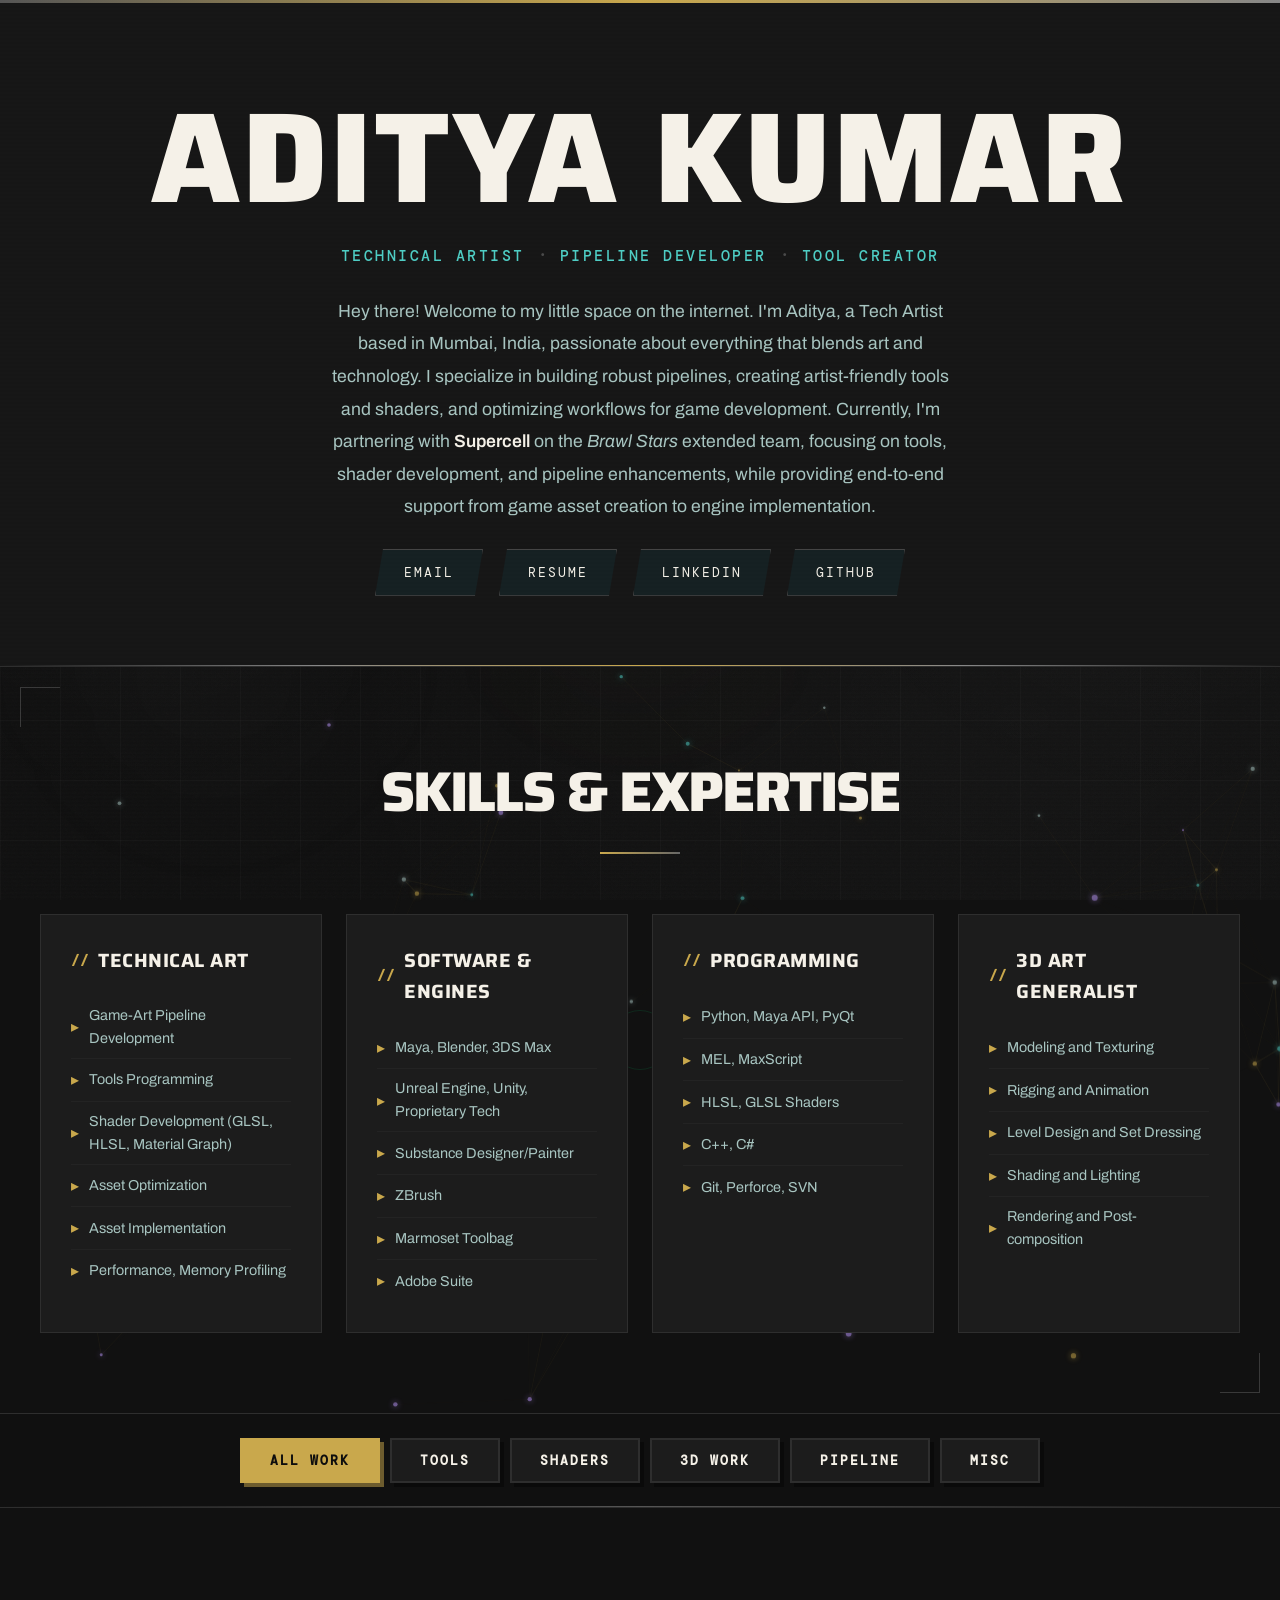
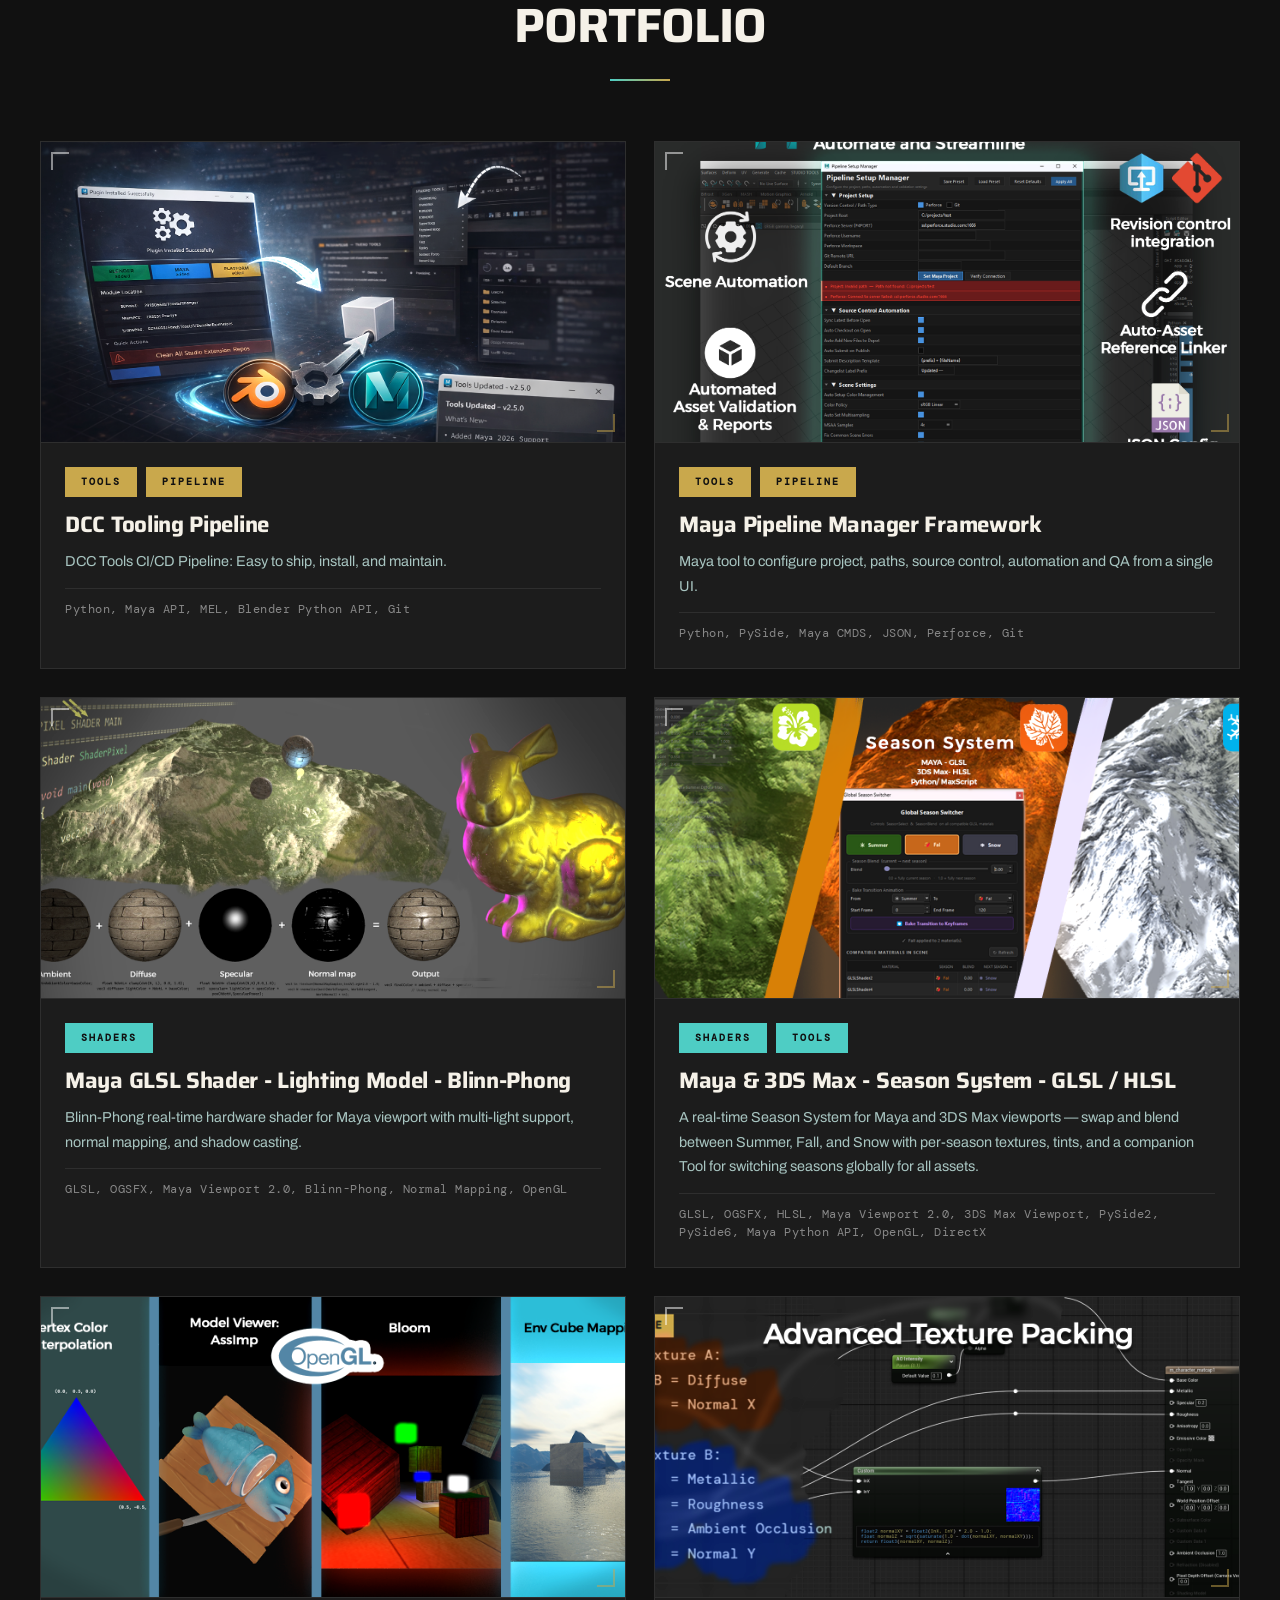
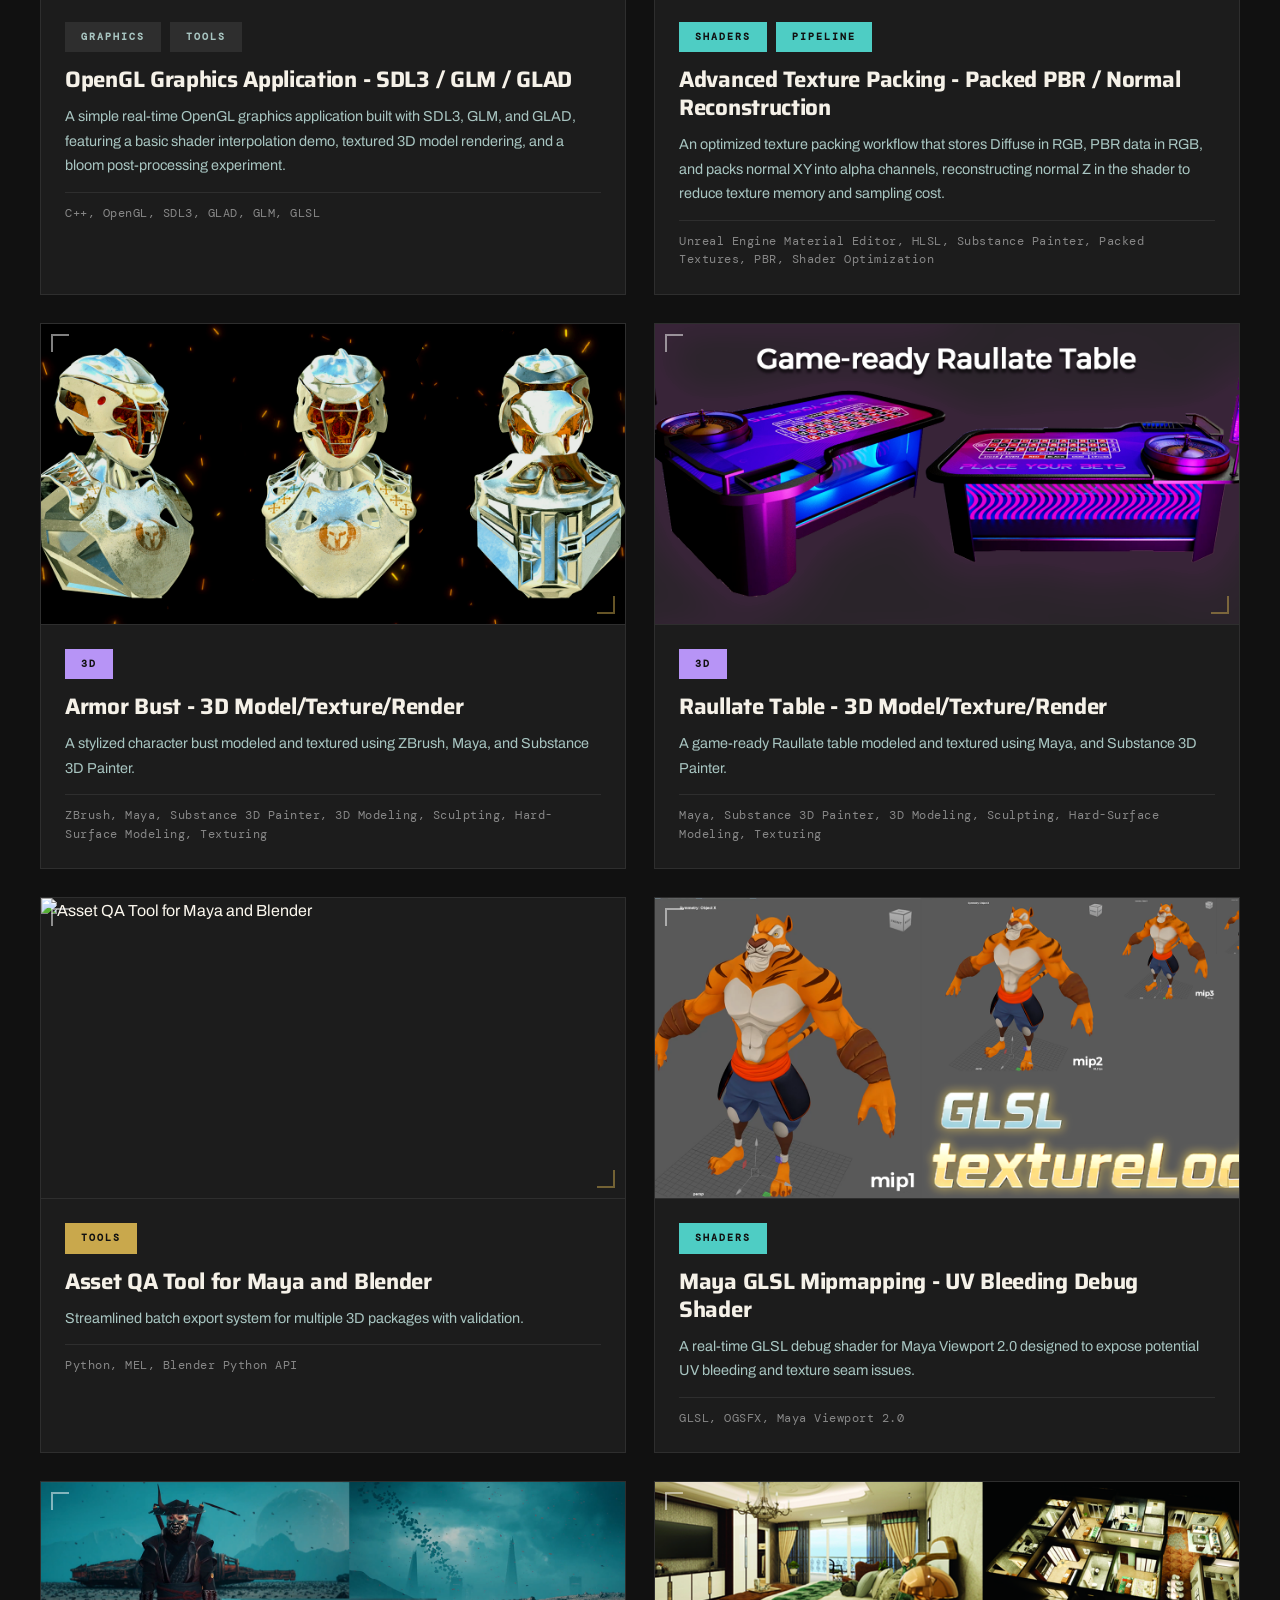
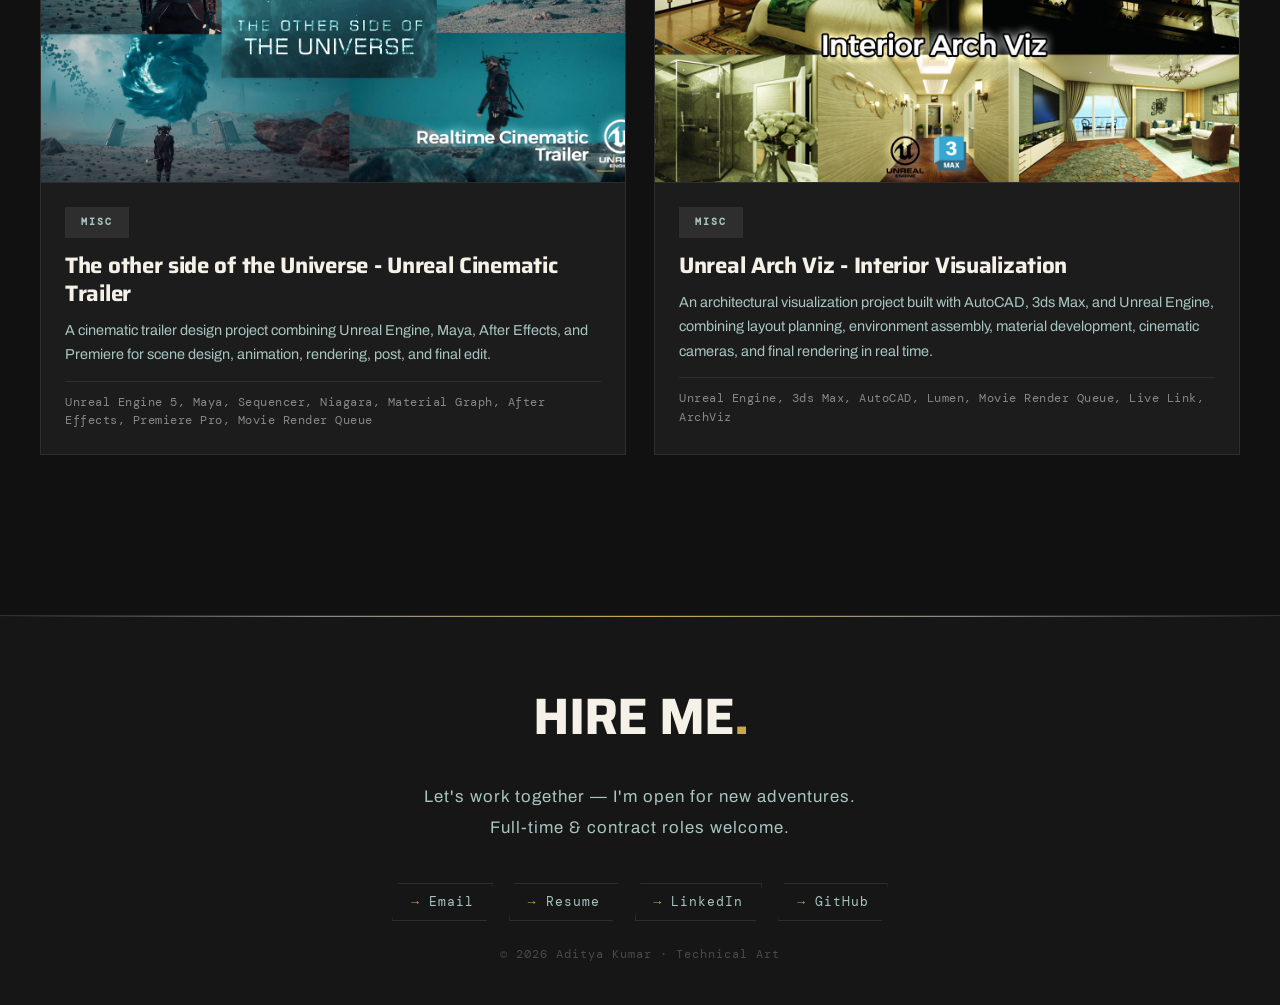
==== index.html @ 0b428abe "updates" ====
<!DOCTYPE html>
<html lang="en">
<head>
    <script async src="https://www.googletagmanager.com/gtag/js?id=G-YCV9R69YSR"></script>
    <script>
        window.dataLayer = window.dataLayer || [];
        function gtag() { dataLayer.push(arguments); }
        gtag('js', new Date());
        gtag('config', 'G-YCV9R69YSR');
    </script>
    <meta charset="UTF-8">
    <meta name="viewport" content="width=device-width, initial-scale=1.0">
    <title>Aditya Kumar - Technical Art</title>
    <link href="https://fonts.googleapis.com/css2?family=DM+Mono:wght@300;400;500&family=Archivo:wght@300;400;600;700&family=Saira:wght@400;500;600;700;800;900&display=swap" rel="stylesheet">
    <link href="https://fonts.cdnfonts.com/css/annotation-mono" rel="stylesheet">
    <style>
@import url('https://fonts.cdnfonts.com/css/nexa-pro');
@import url('https://fonts.googleapis.com/css2?family=DM+Mono:wght@300;400;500&family=Archivo:wght@300;400;600;700&display=swap');

* { margin: 0; padding: 0; box-sizing: border-box; }

:root {
    --bg:#111111; --bg2:#161616; --card-bg:#1c1c1c; --card-bg2:#202020;
    --border:#2e2e2e; --rust:#c9a84c; --teal:#4ecdc4; --gold:#c9a84c;
    --purple:#b794f6; --sage:#a8c5c1; --burnt-orange:#c9a84c; --dark-teal:#3dd9c5;
    --warm-black:#f5f1e8; --cyan:#4ecdc4; --cyan-dim:#3ab5ad; --magenta:#c9a84c;
    --magenta-dim:#b09040; --green:#a8c5c1; --green-dim:#88a5a1; --text:#f5f1e8;
    --text-dim:#a8c5c1; --text-muted:#4a4a4a; --accent:#f5f1e8;
    --accent-warm:#c9a84c; --border-glow:#c9a84c;
}

body { font-family:'Archivo',sans-serif; background:var(--bg); color:var(--text); line-height:1.6; overflow-x:hidden; }

body::before { content:''; position:fixed; top:0; left:0; width:100%; height:100%; opacity:0.025; z-index:-1;
    background-image:url('data:image/svg+xml;utf8,<svg xmlns="http://www.w3.org/2000/svg" width="200" height="200"><filter id="noise"><feTurbulence baseFrequency="0.9" numOctaves="3"/></filter><rect width="200" height="200" filter="url(%23noise)"/></svg>'); }

.scanlines { position:fixed; top:0; left:0; width:100%; height:100%; pointer-events:none; z-index:9999;
    background:repeating-linear-gradient(0deg,transparent,transparent 2px,rgba(255,255,255,0.008) 2px,rgba(255,255,255,0.008) 4px);
    animation:scanMove 12s linear infinite; }
@keyframes scanMove { 0%{background-position:0 0} 100%{background-position:0 100%} }

.background-art { position:fixed; top:0; left:0; width:100%; height:100%; z-index:-2;
    background: linear-gradient(rgba(255,255,255,0.02) 1px,transparent 1px),
        linear-gradient(90deg,rgba(255,255,255,0.02) 1px,transparent 1px),
        radial-gradient(ellipse at 20% 20%,rgba(255,255,255,0.03) 0%,transparent 50%),
        radial-gradient(ellipse at 80% 80%,rgba(255,255,255,0.02) 0%,transparent 50%), var(--bg);
    background-size:60px 60px,60px 60px,100% 100%,100% 100%,100% 100%; }

.sine-wave { position:fixed; width:100%; height:100%; top:0; left:0; pointer-events:none; z-index:-1;
    background: radial-gradient(circle at 10% 50%,rgba(255,255,255,0.02) 0%,transparent 30%),
        radial-gradient(circle at 90% 50%,rgba(255,255,255,0.02) 0%,transparent 30%);
    animation:ambientShift 15s ease-in-out infinite alternate; }
@keyframes ambientShift { 0%{opacity:0.6} 100%{opacity:1} }

.vertex-points { position:fixed; width:100%; height:100%; top:0; left:0; pointer-events:none; z-index:-1; }
.vertex-point { position:absolute; width:2px; height:2px; border-radius:50%; opacity:0; animation:vertexFloat 8s ease-in-out infinite; }
.vertex-point:nth-child(1){top:20%;left:10%;background:var(--cyan);box-shadow:0 0 6px var(--cyan);animation-duration:12s}
.vertex-point:nth-child(2){top:40%;left:85%;background:var(--magenta);box-shadow:0 0 6px var(--magenta);animation-delay:1s;animation-duration:10s}
.vertex-point:nth-child(3){top:65%;left:25%;background:var(--green);box-shadow:0 0 6px var(--green);animation-delay:2s;animation-duration:14s}
.vertex-point:nth-child(4){top:15%;left:70%;background:var(--cyan);box-shadow:0 0 6px var(--cyan);animation-delay:0.5s;animation-duration:11s}
.vertex-point:nth-child(5){top:80%;left:60%;background:var(--magenta);box-shadow:0 0 6px var(--magenta);animation-delay:1.5s;animation-duration:13s}
.vertex-point:nth-child(6){top:35%;left:45%;background:var(--green);box-shadow:0 0 6px var(--green);animation-delay:2.5s;animation-duration:9s}
.vertex-point:nth-child(7){top:70%;left:15%;background:var(--cyan);box-shadow:0 0 6px var(--cyan);animation-delay:3s;animation-duration:15s}
.vertex-point:nth-child(8){top:25%;left:90%;background:var(--magenta);box-shadow:0 0 6px var(--magenta);animation-delay:1.8s;animation-duration:11s}
@keyframes vertexFloat { 0%,100%{opacity:0;transform:translate(0,0) scale(1)} 10%{opacity:0.6} 50%{opacity:1;transform:translate(20px,-30px) scale(2)} 90%{opacity:0.6} }

.shader-lines { position:fixed; width:100%; height:100%; top:0; left:0; pointer-events:none; z-index:-1; overflow:hidden; }
.shader-line { position:absolute; height:1px; background:linear-gradient(90deg,transparent,var(--color,var(--cyan)),transparent); opacity:0; animation:lineFlow 12s linear infinite; }
.shader-line:nth-child(1){top:15%;width:40%;left:-40%;--color:var(--cyan);animation-delay:0s}
.shader-line:nth-child(2){top:45%;width:35%;left:-35%;--color:var(--magenta);animation-delay:4s}
.shader-line:nth-child(3){top:75%;width:50%;left:-50%;--color:var(--green);animation-delay:8s}
.shader-line:nth-child(4){top:30%;width:45%;left:-45%;--color:var(--cyan);animation-delay:2s}
.shader-line:nth-child(5){top:60%;width:38%;left:-38%;--color:var(--magenta);animation-delay:6s}
@keyframes lineFlow { 0%{left:-50%;opacity:0} 10%{opacity:0.4} 90%{opacity:0.2} 100%{left:110%;opacity:0} }

.gradient-orb { position:fixed; border-radius:50%; pointer-events:none; z-index:-1; filter:blur(80px); animation:orbPulse 20s ease-in-out infinite; }
.gradient-orb-1{width:400px;height:400px;background:radial-gradient(circle,rgba(255,255,255,0.03),transparent);top:-10%;right:5%}
.gradient-orb-2{width:300px;height:300px;background:radial-gradient(circle,rgba(200,200,200,0.03),transparent);bottom:10%;left:5%;animation-delay:7s}
.gradient-orb-3{width:250px;height:250px;background:radial-gradient(circle,rgba(201,168,76,0.04),transparent);top:50%;left:40%;animation-delay:3s}
@keyframes orbPulse { 0%,100%{transform:translate(0,0) scale(1)} 33%{transform:translate(30px,-20px) scale(1.15)} 66%{transform:translate(-20px,30px) scale(0.9)} }

/* HEADER */
header { padding:100px 40px 70px; text-align:center; position:relative; border-bottom:1px solid var(--border); background:var(--bg2); overflow:hidden; }
header::before { content:''; position:absolute; bottom:0; left:0; right:0; height:1px; background:linear-gradient(90deg,transparent,#888,var(--accent-warm),#888,transparent); animation:borderGlow 4s ease-in-out infinite; }
@keyframes borderGlow { 0%,100%{opacity:0.5} 50%{opacity:1} }
.header-deco { position:absolute; top:0; left:0; right:0; height:3px; background:linear-gradient(90deg,#555,var(--accent-warm),#888,var(--accent-warm),#555); background-size:200% 100%; animation:gradientFlow 3s linear infinite; }
@keyframes gradientFlow { 0%{background-position:0% 50%} 100%{background-position:200% 50%} }
.hero { max-width:1000px; margin:0 auto; }
h1 { font-family:'Saira',sans-serif; font-size:clamp(4rem,11vw,8rem); font-weight:800; letter-spacing:2px; margin-bottom:25px; color:var(--text); text-transform:uppercase; position:relative; display:block; line-height:0.9; }
h1::before,h1::after { content:none; }
.subtitle-tags { display:flex; align-items:center; justify-content:center; gap:12px; flex-wrap:wrap; }
.subtitle-tag { font-family:'DM Mono',monospace; font-size:0.94rem; font-weight:500; letter-spacing:2.5px; text-transform:uppercase; color:var(--teal); }
.subtitle-sep { color:var(--text-muted); font-size:1.2rem; font-family:'DM Mono',monospace; }
.intro-text { max-width:680px; margin:25px auto 0; font-size:clamp(0.95rem,2vw,1.1rem); line-height:1.85; color:var(--text-dim); padding:0 20px; }
.intro-text strong { color:var(--text); font-weight:600; }
.social-links { display:flex; gap:16px; justify-content:center; margin-top:25px; flex-wrap:wrap; }
.social-link { color:var(--text); text-decoration:none; padding:12px 28px; border:1px solid #444; font-family:'DM Mono',monospace; font-size:0.82rem; letter-spacing:2px; text-transform:uppercase; position:relative; overflow:hidden; transition:all 0.3s; background:rgba(0,212,255,0.05); clip-path:polygon(8px 0%,100% 0%,calc(100% - 8px) 100%,0% 100%); }
.social-link::before { content:''; position:absolute; top:0; left:-100%; width:100%; height:100%; background:var(--accent-warm); transition:left 0.3s; z-index:-1; }
.social-link:hover { color:#111; border-color:var(--accent-warm); }
.social-link:hover::before { left:0; }

/* SKILLS */
.skills-section { padding:80px 40px; background:transparent; border-bottom:1px solid var(--border); position:relative; overflow:hidden; }
.skill-decoration { position:absolute; pointer-events:none; }
.skill-decoration-1 { top:20px; left:20px; width:40px; height:40px; border-top:1px solid #555; border-left:1px solid #555; opacity:0.6; }
.skill-decoration-2 { bottom:20px; right:20px; width:40px; height:40px; border-bottom:1px solid #555; border-right:1px solid #555; opacity:0.6; }
.skill-decoration-3 { top:50%; left:50%; width:60px; height:60px; border:1px solid rgba(0,255,136,0.1); border-radius:50%; transform:translate(-50%,-50%); }
.skills-container { max-width:1200px; margin:0 auto; position:relative; z-index:1; }
.skills-title { font-family:'Saira',sans-serif; font-size:clamp(2rem,5vw,3.5rem); font-weight:800; text-align:center; margin-bottom:60px; color:var(--text); text-transform:uppercase; letter-spacing:-2px; }
.skills-title::after { content:''; display:block; width:80px; height:2px; margin:16px auto 0; background:linear-gradient(90deg,var(--accent-warm),#666); }
.skills-grid { display:grid; grid-template-columns:repeat(auto-fit,minmax(260px,1fr)); gap:24px; }
.skill-category { background:var(--card-bg); border:1px solid var(--border); padding:30px; transition:all 0.3s; position:relative; overflow:hidden; }
.skill-category-title { font-family:'Saira',sans-serif; font-size:1.2rem; font-weight:700; margin-bottom:20px; color:var(--text); text-transform:uppercase; letter-spacing:0.5px; display:flex; align-items:center; gap:10px; }
.skill-category-title::before { content:'//'; color:var(--accent-warm); font-family:'DM Mono',monospace; font-size:0.85rem; }
.skill-list { list-style:none; }
.skill-item { padding:8px 0; color:var(--text-dim); font-size:0.9rem; display:flex; align-items:center; gap:10px; border-bottom:1px solid rgba(255,255,255,0.03); }
.skill-item:last-child { border-bottom:none; }
.skill-item::before { content:'▸'; color:var(--accent-warm); font-size:1rem; flex-shrink:0; }
.skills-vertex-canvas { position:absolute; top:0; left:0; width:100%; height:100%; pointer-events:none; z-index:0; opacity:0.55; }

/* NAV */
nav { padding:24px 20px; text-align:center; position:sticky; top:0; background:rgba(17,17,17,0.97); backdrop-filter:blur(20px); z-index:500; border-bottom:1px solid var(--border); }
nav::after { content:''; display:block; position:absolute; bottom:0; left:0; right:0; height:1px; background:linear-gradient(90deg,transparent,#555,transparent); }
.filter-buttons { display:flex; flex-wrap:wrap; gap:10px; justify-content:center; max-width:900px; margin:0 auto; }
.filter-btn { padding:12px 28px; background:var(--card-bg); color:var(--text); border:2px solid var(--border); cursor:pointer; font-size:0.82rem; font-weight:600; letter-spacing:2px; font-family:'DM Mono',monospace; text-transform:uppercase; transition:all 0.2s; position:relative; overflow:hidden; box-shadow:4px 4px 0 rgba(0,0,0,0.4); }
.filter-btn::before { content:''; position:absolute; inset:0; background:rgba(0,212,255,0.08); opacity:0; transition:opacity 0.25s; }
.filter-btn:hover { color:var(--text); border-color:var(--rust); transform:translate(2px,2px); box-shadow:2px 2px 0 rgba(0,0,0,0.4); }
.filter-btn:hover::before { opacity:1; }
.filter-btn.active { background:var(--rust); color:#0d0d0d; border-color:var(--rust); font-weight:700; box-shadow:4px 4px 0 rgba(201,168,76,0.5); transform:none; }

/* PORTFOLIO */
.portfolio-container { max-width:1400px; margin:0 auto; padding:80px 40px; }
.section-title { font-family:'Saira',sans-serif; font-size:clamp(2rem,5vw,3rem); font-weight:700; margin-bottom:60px; text-align:center; color:var(--text); text-transform:uppercase; letter-spacing:-1px; }
.section-title::after { content:''; display:block; width:60px; height:2px; margin:14px auto 0; background:linear-gradient(90deg,var(--cyan),var(--magenta)); }
.portfolio-grid { display:grid; grid-template-columns:repeat(2,1fr); gap:28px; }
.portfolio-item { background:var(--card-bg); border:1px solid var(--border); cursor:pointer; transition:all 0.3s; position:relative; overflow:hidden; }
.portfolio-item .card-dashed-outline { position:absolute; inset:-7px; border:2px dashed transparent; pointer-events:none; transition:border-color 0.3s,opacity 0.3s; z-index:10; opacity:0; }
.portfolio-item:hover .card-dashed-outline { border-color:var(--rust); opacity:1; }
.portfolio-item::before { content:''; position:absolute; top:0; left:0; right:0; height:2px; background:linear-gradient(90deg,var(--rust),var(--gold)); transform:scaleX(0); transform-origin:left; transition:transform 0.3s; z-index:2; }
.portfolio-item::after { content:''; position:absolute; inset:0; box-shadow:inset 0 0 0 1px rgba(0,212,255,0); transition:box-shadow 0.3s; pointer-events:none; z-index:2; }
.portfolio-item:hover { transform:translateY(-6px); border-color:rgba(201,168,76,0.5); box-shadow:8px 8px 0 rgba(201,168,76,0.2),0 20px 50px rgba(0,0,0,0.7),0 0 40px rgba(255,211,61,0.08); }
.portfolio-item:hover::before { transform:scaleX(1); }
.portfolio-item:hover::after { box-shadow:inset 0 0 0 1px rgba(0,212,255,0.2); }
.thumbnail-wrapper { position:relative; overflow:hidden; border-bottom:1px solid var(--border); }
.thumbnail-wrapper::before,.thumbnail-wrapper::after { content:''; position:absolute; width:16px; height:16px; z-index:3; }
.thumbnail-wrapper::before { top:10px; left:10px; border-top:2px solid rgba(255,255,255,0.5); border-left:2px solid rgba(255,255,255,0.5); }
.thumbnail-wrapper::after { bottom:10px; right:10px; border-bottom:2px solid rgba(201,168,76,0.5); border-right:2px solid rgba(201,168,76,0.5); }
.thumbnail { width:100%; height:300px; object-fit:cover; transition:transform 0.5s,filter 0.5s; filter:saturate(1.0) contrast(1.05); display:block; }
.portfolio-item:hover .thumbnail { transform:scale(1.08); filter:saturate(1.15) contrast(1.1) brightness(1.05); }
.card-content { padding:24px; }
.category-tag { display:inline-block; padding:5px 14px; font-size:0.65rem; font-weight:700; font-family:'DM Mono',monospace; margin-bottom:6px; margin-right:6px; text-transform:uppercase; letter-spacing:2px; background:var(--border); border:2px solid var(--border); color:var(--text-dim); }
.portfolio-item[data-category="tools"] .category-tag { background:var(--rust); border-color:var(--rust); color:#111; }
.portfolio-item[data-category="shaders"] .category-tag { background:var(--teal); border-color:var(--teal); color:#111; }
.portfolio-item[data-category="3d"] .category-tag { background:var(--purple); border-color:var(--purple); color:#111; }
.portfolio-item[data-category="pipeline"] .category-tag { background:var(--gold); border-color:var(--gold); color:#111; }
.portfolio-item[data-category="other"] .category-tag { background:var(--sage); border-color:var(--sage); color:#111; }
.card-title { font-family:'Saira',sans-serif; font-size:1.4rem; font-weight:700; margin-bottom:10px; margin-top:8px; color:var(--text); letter-spacing:-0.3px; line-height:1.25; }
.card-description { color:var(--text-dim); font-size:0.9rem; line-height:1.7; display:-webkit-box; -webkit-line-clamp:3; -webkit-box-orient:vertical; overflow:hidden; margin-bottom:14px; }
.card-technologies { font-family:'DM Mono',monospace; font-size:0.72rem; color:#888; padding-top:12px; border-top:1px solid var(--border); letter-spacing:0.5px; }

/* MODAL */
.modal { display:none; position:fixed; top:0; left:0; width:100%; height:100%; background:rgba(0,0,0,0.92); backdrop-filter:blur(8px); z-index:1000; animation:fadeIn 0.25s; }
.modal.active { display:block; }
.modal-wrapper { height:100%; display:flex; align-items:center; justify-content:center; padding:10px 12px; overflow:hidden; }
.modal-content { background:var(--card-bg2); max-width:1440px; width:96%; max-height:94vh; border:1px solid var(--border); position:relative; animation:slideUp 0.35s ease-out; margin:auto; box-shadow:0 0 80px rgba(0,0,0,0.8),0 0 1px rgba(255,255,255,0.1); display:flex; flex-direction:column; overflow:hidden; }
.modal-content::before { content:''; position:absolute; top:0; left:0; right:0; height:2px; background:linear-gradient(90deg,var(--accent-warm),#888,var(--accent-warm)); }
@keyframes fadeIn  { from{opacity:0} to{opacity:1} }
@keyframes slideUp { from{opacity:0;transform:translateY(40px)} to{opacity:1;transform:translateY(0)} }
.modal-close { position:absolute; top:12px; right:16px; width:36px; height:36px; background:transparent; color:#ff4444; border:1px solid #ff4444; cursor:pointer; font-size:1.3rem; display:flex; align-items:center; justify-content:center; z-index:101; transition:all 0.25s; font-family:'DM Mono',monospace; }
.modal-close:hover { background:#ff4444; color:#fff; transform:rotate(90deg); }
.modal-header { padding:20px 30px; border-bottom:1px solid var(--border); background:#1a1a1a; position:relative; z-index:100; flex-shrink:0; }
.modal-header h3 { font-family:'DM Mono',monospace; font-size:0.75rem; color:var(--accent-warm); text-transform:uppercase; letter-spacing:3px; }
.modal-image-wrapper { position:relative; border-bottom:1px solid var(--border); }
.modal-image { width:100%; height:500px; object-fit:cover; display:block; }
.modal-image-wrapper::before { content:''; position:absolute; top:12px; left:12px; width:24px; height:24px; border-top:2px solid rgba(255,255,255,0.4); border-left:2px solid rgba(255,255,255,0.4); }
.modal-image-wrapper::after  { content:''; position:absolute; top:12px; right:12px; width:24px; height:24px; border-top:2px solid rgba(201,168,76,0.4); border-right:2px solid rgba(201,168,76,0.4); }
.corner-tl { position:absolute; bottom:12px; left:12px; width:24px; height:24px; border-bottom:2px solid rgba(255,255,255,0.4); border-left:2px solid rgba(255,255,255,0.4); }
.corner-br { position:absolute; bottom:12px; right:12px; width:24px; height:24px; border-bottom:2px solid rgba(201,168,76,0.4); border-right:2px solid rgba(201,168,76,0.4); }
.modal-body { padding:40px 45px; box-sizing:border-box; overflow-wrap:break-word; word-break:break-word; overflow-y:auto; flex:1; scrollbar-width:thin; scrollbar-color:#444 #1a1a1a; }
.modal-body::-webkit-scrollbar { width:6px; }
.modal-body::-webkit-scrollbar-track { background:#1a1a1a; }
.modal-body::-webkit-scrollbar-thumb { background:#444; border-radius:3px; }
.modal-body::-webkit-scrollbar-thumb:hover { background:var(--accent-warm); }
.modal-category { display:inline-block; padding:5px 16px; margin-bottom:18px; margin-top:24px; background:rgba(201,168,76,0.1); color:var(--accent-warm); font-size:0.7rem; font-weight:700; font-family:'DM Mono',monospace; text-transform:uppercase; letter-spacing:2px; border:1px solid var(--cyan); }
.modal-title { font-family:'Saira',sans-serif; font-size:2.4rem; font-weight:800; margin-bottom:24px; color:var(--text); letter-spacing:-1px; line-height:1.1; }
.modal-description { color:var(--text-dim); font-size:1.05rem; line-height:1.9; margin-bottom:32px; border-left:3px solid var(--accent-warm); padding-left:22px; overflow-wrap:break-word; word-break:break-word; }
.modal-details { border-top:1px solid var(--border); padding-top:28px; display:grid; gap:16px; }
.detail-item { display:grid; grid-template-columns:130px 1fr; gap:16px; align-items:start; }
.detail-label { font-family:'DM Mono',monospace; font-weight:600; color:var(--accent-warm); text-transform:uppercase; font-size:0.72rem; letter-spacing:2px; }
.detail-value { color:var(--text); font-size:0.95rem; }
.detail-value a { color:#c0c0c0; text-decoration:none; border-bottom:1px solid #555; transition:all 0.25s; }
.detail-value a:hover { color:var(--cyan); border-bottom-color:var(--cyan); }

/* CONTENT BLOCKS */
.modal-content-blocks { margin-top:28px; }
.content-block { margin-bottom:26px; }
.content-block-heading { font-family:'Saira',sans-serif; font-size:1.3rem; font-weight:700; color:var(--text); margin-bottom:12px; text-transform:uppercase; letter-spacing:0.5px; }
.content-block-heading::before { content:'// '; color:var(--accent-warm); font-family:'DM Mono',monospace; font-size:0.9em; }
.content-block-paragraph { color:var(--text-dim); font-size:0.95rem; line-height:1.8; margin-bottom:12px; }
.content-block-image { width:100%; border:1px solid var(--border); margin:18px 0; position:relative; }
.content-block-image img { width:100%; display:block; }
.content-block-image::before { content:''; position:absolute; top:8px; left:8px; width:16px; height:16px; border-top:1px solid #888; border-left:1px solid #888; }
.content-block-image::after  { content:''; position:absolute; bottom:8px; right:8px; width:16px; height:16px; border-bottom:1px solid #888; border-right:1px solid #888; }
.content-block-code { background:rgba(0,0,0,0.6); border:1px solid var(--border); border-left:3px solid var(--accent-warm); padding:28px 16px 16px; margin:16px 0; overflow-x:auto; position:relative; max-width:100%; box-sizing:border-box; }
.content-block-code::before { content:'CODE'; position:absolute; top:0; left:0; background:var(--accent-warm); color:#111; padding:3px 10px; font-family:'DM Mono',monospace; font-size:0.65rem; font-weight:700; letter-spacing:2px; }
.content-block-code pre { margin:0; font-family:'Annotation Mono','DM Mono',monospace; font-size:0.88rem; color:var(--green); line-height:1.75; white-space:pre-wrap; word-break:break-word; overflow-wrap:break-word; }
.content-block-code code { color:var(--green); font-family:inherit; }

/* ── VIDEO BLOCK ──────────────────────────────────────────────────────────
   Matches the aesthetic of image/code blocks — corner ticks, gold label bar.
   Supports two modes:
     1. Embedded iframe (when embedSrc is set)  — 16:9 responsive player
     2. External link button fallback (no embed) — styled CTA with play icon
   ────────────────────────────────────────────────────────────────────── */
.content-block-video {
    position: relative;
    margin: 20px 0;
    border: 1px solid var(--border);
    background: #000;
    overflow: hidden;
}
/* Gold top-left label bar (mirrors .content-block-code::before) */
.content-block-video .video-label {
    position: absolute;
    top: 0; left: 0;
    z-index: 3;
    background: var(--accent-warm);
    color: #111;
    padding: 3px 10px;
    font-family: 'DM Mono', monospace;
    font-size: 0.65rem;
    font-weight: 700;
    letter-spacing: 2px;
    pointer-events: none;
    white-space: nowrap;
}
/* Corner accent marks (mirrors .content-block-image) */
.content-block-video .video-corner-tl,
.content-block-video .video-corner-br {
    position: absolute;
    width: 16px; height: 16px;
    z-index: 4; pointer-events: none;
}
.content-block-video .video-corner-tl {
    top: 28px; left: 8px;          /* below the label bar */
    border-top: 1px solid #888; border-left: 1px solid #888;
}
.content-block-video .video-corner-br {
    bottom: 8px; right: 8px;
    border-bottom: 1px solid #888; border-right: 1px solid #888;
}
/* 16:9 responsive iframe container */
.content-block-video .video-embed-wrapper {
    position: relative;
    width: 100%;
    padding-top: 56.25%;   /* 16 : 9 */
}
.content-block-video .video-embed-wrapper iframe {
    position: absolute;
    top: 0; left: 0;
    width: 100%; height: 100%;
    border: none;
    display: block;
}
/* External-link fallback button */
.content-block-video .video-link-btn {
    display: flex;
    align-items: center;
    justify-content: center;
    gap: 12px;
    padding: 32px 20px;
    background: rgba(0, 0, 0, 0.6);
    color: var(--text);
    text-decoration: none;
    font-family: 'DM Mono', monospace;
    font-size: 0.82rem;
    letter-spacing: 2px;
    text-transform: uppercase;
    transition: background 0.25s, color 0.25s;
    border-top: 1px solid var(--border);
}
.content-block-video .video-link-btn:hover {
    background: rgba(201, 168, 76, 0.1);
    color: var(--accent-warm);
}
.content-block-video .video-link-btn svg {
    flex-shrink: 0;
    opacity: 0.75;
    transition: opacity 0.2s;
}
.content-block-video .video-link-btn:hover svg { opacity: 1; }

/* FOOTER */
.footer-hire { margin-bottom:40px; }
.footer-hire-title { font-family:'Saira',sans-serif; font-size:clamp(2rem,5vw,3.2rem); font-weight:700; color:var(--text); letter-spacing:-1px; margin-bottom:14px; text-transform:uppercase; }
.footer-hire-title::after { content:'.'; color:var(--accent-warm); }
.footer-hire-msg { font-family:'Archivo',sans-serif; font-size:1.05rem; color:var(--text-dim); line-height:1.8; }
footer { text-align:center; padding:60px 20px 40px; color:var(--text-dim); border-top:1px solid var(--border); margin-top:80px; background:var(--bg2); position:relative; }
footer::before { content:''; position:absolute; top:0; left:0; right:0; height:1px; background:linear-gradient(90deg,transparent,#888,var(--accent-warm),#888,transparent); }
.footer-links { display:flex; gap:16px; justify-content:center; flex-wrap:wrap; margin-bottom:0; }
.footer-link { color:var(--text-dim); text-decoration:none; font-family:'DM Mono',monospace; font-size:0.8rem; padding:8px 18px; border:1px solid var(--border); transition:all 0.25s; letter-spacing:1px; clip-path:polygon(6px 0%,100% 0%,calc(100% - 6px) 100%,0% 100%); }
.footer-link:hover { color:var(--accent-warm); border-color:var(--accent-warm); background:rgba(201,168,76,0.05); }
.footer-link::before { content:'→ '; color:var(--accent-warm); }
footer p { font-family:'DM Mono',monospace; font-size:0.78rem; letter-spacing:1px; margin-top:24px; color:var(--text-muted); }

/* RESPONSIVE */
@media (max-width:768px) {
    h1 { font-size:3rem; letter-spacing:-2px; }
    header { padding:60px 20px 50px; }
    .portfolio-grid { grid-template-columns:1fr; gap:20px; }
    .filter-btn { padding:9px 14px; font-size:0.72rem; letter-spacing:1px; }
    .filter-buttons { gap:8px; }
    .modal-wrapper { padding:0; align-items:flex-start; }
    .modal-content { max-width:100%; width:100%; max-height:100vh; height:100vh; border-radius:0; border-left:none; border-right:none; }
    .modal-body { padding:20px 16px; }
    .modal-title { font-size:1.5rem; letter-spacing:-0.5px; }
    .modal-image { height:200px; }
    .modal-image-wrapper::before,.modal-image-wrapper::after,.corner-tl,.corner-br { display:none; }
    .modal-description { font-size:0.95rem; padding-left:14px; }
    .modal-header { padding:14px 16px; }
    .modal-close { top:10px; right:10px; width:32px; height:32px; font-size:1.1rem; }
    .detail-item { grid-template-columns:1fr; gap:4px; }
    .social-links { flex-direction:column; align-items:center; }
    .social-link { width:80%; text-align:center; }
    .skills-section { padding:60px 20px; }
    .portfolio-container { padding:60px 20px; }
    .content-block-code pre { font-size:0.75rem; }
    .content-block-video .video-link-btn { font-size:0.72rem; padding:24px 12px; }
}
    </style>
</head>
<body>
<div class="scanlines"></div>
<div class="background-art"></div>
<div class="sine-wave"></div>
<div class="vertex-points">
    <div class="vertex-point"></div><div class="vertex-point"></div>
    <div class="vertex-point"></div><div class="vertex-point"></div>
    <div class="vertex-point"></div><div class="vertex-point"></div>
    <div class="vertex-point"></div><div class="vertex-point"></div>
</div>
<div class="shader-lines">
    <div class="shader-line"></div><div class="shader-line"></div>
    <div class="shader-line"></div><div class="shader-line"></div>
    <div class="shader-line"></div>
</div>
<div class="gradient-orb gradient-orb-1"></div>
<div class="gradient-orb gradient-orb-2"></div>
<div class="gradient-orb gradient-orb-3"></div>

<header>
    <div class="header-deco"></div>
    <div class="hero">
        <h1 data-text="ADITYA KUMAR">ADITYA KUMAR</h1>
        <div class="subtitle-tags">
            <span class="subtitle-tag">Technical Artist</span>
            <span class="subtitle-sep">·</span>
            <span class="subtitle-tag">Pipeline Developer</span>
            <span class="subtitle-sep">·</span>
            <span class="subtitle-tag">Tool Creator</span>
        </div>
        <p class="intro-text">
            Hey there! Welcome to my little space on the internet. I'm Aditya, a Tech Artist based in Mumbai, India, passionate about everything that blends art and technology.
            I specialize in building robust pipelines, creating artist-friendly tools and shaders, and optimizing workflows for game development. Currently, I'm partnering with <strong>Supercell</strong> on the <i>Brawl Stars</i> extended team, focusing on tools, shader development, and pipeline enhancements, while providing end-to-end support from game asset creation to engine implementation.
        </p>
        <div class="social-links">
            <a href="mailto:aditya.techartist@gmail.com" class="social-link">Email</a>
            <a href="./resume.html" target="_blank" class="social-link">Resume</a>
            <a href="https://linkedin.com/in/ifxadi" target="_blank" class="social-link">LinkedIn</a>
            <a href="https://github.com/ifxadi" target="_blank" class="social-link">GitHub</a>
        </div>
    </div>
</header>

<section class="skills-section">
    <canvas class="skills-vertex-canvas" id="skillsCanvas"></canvas>
    <div class="skill-decoration skill-decoration-1"></div>
    <div class="skill-decoration skill-decoration-2"></div>
    <div class="skill-decoration skill-decoration-3"></div>
    <div class="skills-container">
        <h2 class="skills-title">Skills &amp; Expertise</h2>
        <div class="skills-grid">
            <div class="skill-category">
                <h3 class="skill-category-title">Technical Art</h3>
                <ul class="skill-list">
                    <li class="skill-item">Game-Art Pipeline Development</li>
                    <li class="skill-item">Tools Programming</li>
                    <li class="skill-item">Shader Development (GLSL, HLSL, Material Graph)</li>
                    <li class="skill-item">Asset Optimization</li>
                    <li class="skill-item">Asset Implementation</li>
                    <li class="skill-item">Performance, Memory Profiling</li>
                </ul>
            </div>
            <div class="skill-category">
                <h3 class="skill-category-title">Software &amp; Engines</h3>
                <ul class="skill-list">
                    <li class="skill-item">Maya, Blender, 3DS Max</li>
                    <li class="skill-item">Unreal Engine, Unity, Proprietary Tech</li>
                    <li class="skill-item">Substance Designer/Painter</li>
                    <li class="skill-item">ZBrush</li>
                    <li class="skill-item">Marmoset Toolbag</li>
                    <li class="skill-item">Adobe Suite</li>
                </ul>
            </div>
            <div class="skill-category">
                <h3 class="skill-category-title">Programming</h3>
                <ul class="skill-list">
                    <li class="skill-item">Python, Maya API, PyQt</li>
                    <li class="skill-item">MEL, MaxScript</li>
                    <li class="skill-item">HLSL, GLSL Shaders</li>
                    <li class="skill-item">C++, C#</li>
                    <li class="skill-item">Git, Perforce, SVN</li>
                </ul>
            </div>
            <div class="skill-category">
                <h3 class="skill-category-title">3D Art Generalist</h3>
                <ul class="skill-list">
                    <li class="skill-item">Modeling and Texturing</li>
                    <li class="skill-item">Rigging and Animation</li>
                    <li class="skill-item">Level Design and Set Dressing</li>
                    <li class="skill-item">Shading and Lighting</li>
                    <li class="skill-item">Rendering and Post-composition</li>
                </ul>
            </div>
        </div>
    </div>
</section>

<nav>
    <div class="filter-buttons">
        <button class="filter-btn active" data-filter="all">All Work</button>
        <button class="filter-btn" data-filter="tools">Tools</button>
        <button class="filter-btn" data-filter="shaders">Shaders</button>
        <button class="filter-btn" data-filter="3d">3D Work</button>
        <button class="filter-btn" data-filter="pipeline">Pipeline</button>
        <button class="filter-btn" data-filter="misc">Misc</button>
    </div>
</nav>

<div class="portfolio-container">
    <h2 class="section-title">Portfolio</h2>
    <div class="portfolio-grid" id="portfolioGrid"></div>
</div>

<div class="modal" id="modal">
    <div class="modal-wrapper">
        <div class="modal-content">
            <div class="modal-header">
                <h3>Project Details</h3>
                <button class="modal-close" onclick="closeModal()">×</button>
            </div>
            <div class="modal-body">
                <div class="modal-image-wrapper">
                    <img class="modal-image" id="modalImage" src="" alt="">
                    <div class="corner-tl"></div>
                    <div class="corner-br"></div>
                </div>
                <span class="modal-category" id="modalCategory"></span>
                <h2 class="modal-title" id="modalTitle"></h2>
                <p class="modal-description" id="modalDescription"></p>
                <div class="modal-details" id="modalDetails"></div>
            </div>
        </div>
    </div>
</div>

<footer>
    <div class="footer-hire">
        <h2 class="footer-hire-title">Hire Me</h2>
        <p class="footer-hire-msg">Let's work together — I'm open for new adventures.<br>Full-time &amp; contract roles welcome.</p>
    </div>
    <div class="footer-links">
        <a href="mailto:aditya.techartist@gmail.com" class="footer-link">Email</a>
        <a href="./resume.html" target="_blank" class="footer-link">Resume</a>
        <a href="https://linkedin.com/in/ifxadi" target="_blank" class="footer-link">LinkedIn</a>
        <a href="https://github.com/ifxadi" target="_blank" class="footer-link">GitHub</a>
    </div>
    <p>© 2026 Aditya Kumar · Technical Art</p>
</footer>

<script data-cfasync="false" src="/cdn-cgi/scripts/5c5dd728/cloudflare-static/email-decode.min.js"></script>
<script src="./portfolioData.js"></script>
<script>

// ── Helpers ──────────────────────────────────────────────────────────────────
function escapeHtml(text) {
    const div = document.createElement('div');
    div.textContent = text;
    return div.innerHTML;
}

// ── Video block builder ───────────────────────────────────────────────────────
// Renders either an embedded 16:9 iframe or a styled external-link button.
// Set block.embedSrc = '' to force link-only mode (private / non-embeddable video).
    function buildVideoBlock(block) {
        const caption = block.caption || 'Video';
        const hasEmbed = block.embedSrc && block.embedSrc.trim() !== '';
        const safeUrl = escapeHtml(block.url || '#');
        const safeSrc = hasEmbed ? escapeHtml(block.embedSrc) : '';
        const safeCap = escapeHtml(caption);

        const corners = `
        <span class="video-label">${safeCap}</span>
        <span class="video-corner-tl"></span>
        <span class="video-corner-br"></span>`;

        if (hasEmbed) {
            return `
        <div class="content-block-video">
            ${corners}
            <div class="video-embed-wrapper">
                <iframe
                    src="${safeSrc}"
                    title="YouTube video player"
                    allow="accelerometer; autoplay; clipboard-write; encrypted-media; gyroscope; picture-in-picture; web-share"
                    allowfullscreen
                    loading="lazy"
                    referrerpolicy="strict-origin-when-cross-origin"
                ></iframe>
            </div>
        </div>`;
        }

        return `
    <div class="content-block-video">
        ${corners}
        <a class="video-link-btn" href="${safeUrl}" target="_blank" rel="noopener">
            <svg width="22" height="22" viewBox="0 0 24 24" fill="none"
                 stroke="currentColor" stroke-width="1.6"
                 stroke-linecap="round" stroke-linejoin="round">
                <circle cx="12" cy="12" r="10"/>
                <polygon points="10 8 16 12 10 16 10 8"/>
            </svg>
            Watch Video&nbsp;&nbsp;—&nbsp;&nbsp;${safeUrl}
        </a>
    </div>`;
    }


// ── Render cards ──────────────────────────────────────────────────────────────
function renderPortfolio(filter = 'all') {
    const grid = document.getElementById('portfolioGrid');
    grid.innerHTML = '';

    const data = filter === 'all'
        ? portfolioData
        : portfolioData.filter(item =>
            Array.isArray(item.category)
                ? item.category.includes(filter)
                : item.category === filter
          );

    data.forEach(item => {
        const card = document.createElement('div');
        card.className = 'portfolio-item';
        card.dataset.category = Array.isArray(item.category) ? item.category[0] : item.category;
        card.onclick = () => openModal(item);

        const tags = Array.isArray(item.category)
            ? item.category.map(c => `<span class="category-tag">${c}</span>`).join(' ')
            : `<span class="category-tag">${item.category}</span>`;

        card.innerHTML = `
            <div class="thumbnail-wrapper">
                <img src="${item.thumbnail}" alt="${item.title}" class="thumbnail">
            </div>
            <div class="card-content">
                ${tags}
                <h3 class="card-title">${item.title}</h3>
                <p class="card-description">${item.shortDescription}</p>
                <div class="card-technologies">${item.technologies}</div>
            </div>`;
        grid.appendChild(card);
    });
}

// ── Filter buttons ────────────────────────────────────────────────────────────
document.querySelectorAll('.filter-btn').forEach(btn => {
    btn.addEventListener('click', function () {
        document.querySelectorAll('.filter-btn').forEach(b => b.classList.remove('active'));
        this.classList.add('active');
        renderPortfolio(this.dataset.filter);
    });
});

// ── Modal open ────────────────────────────────────────────────────────────────
function openModal(item) {
    document.getElementById('modalImage').src = item.image;
    document.getElementById('modalCategory').textContent =
        Array.isArray(item.category) ? item.category.join(' · ') : item.category;
    document.getElementById('modalTitle').textContent       = item.title;
    document.getElementById('modalDescription').textContent = item.fullDescription;

    let blocksHtml = '';
    if (item.contentBlocks && item.contentBlocks.length) {
        blocksHtml = '<div class="modal-content-blocks">';
        item.contentBlocks.forEach(block => {
            switch (block.type) {
                case 'heading':
                    blocksHtml += `<div class="content-block">
                        <h3 class="content-block-heading">${block.content}</h3></div>`;
                    break;
                case 'paragraph':
                    blocksHtml += `<div class="content-block">
                        <p class="content-block-paragraph">${block.content}</p></div>`;
                    break;
                case 'code':
                    blocksHtml += `<div class="content-block">
                        <div class="content-block-code">
                            <pre><code>${escapeHtml(block.content)}</code></pre>
                        </div></div>`;
                    break;
                case 'image':
                    blocksHtml += `<div class="content-block">
                        <div class="content-block-image">
                            <img src="${block.src}" alt="${block.alt || ''}">
                        </div></div>`;
                    break;
                case 'video':
                    blocksHtml += `<div class="content-block">${buildVideoBlock(block)}</div>`;
                    break;
            }
        });
        blocksHtml += '</div>';
    }

    document.getElementById('modalDetails').innerHTML = `
        ${blocksHtml}
        <div class="detail-item">
            <span class="detail-label">Technologies</span>
            <span class="detail-value">${item.technologies}</span>
        </div>
        <div class="detail-item">
            <span class="detail-label">Role</span>
            <span class="detail-value">${item.role}</span>
        </div>
        <div class="detail-item">
            <span class="detail-label">Year</span>
            <span class="detail-value">${item.year || '—'}</span>
        </div>
        ${item.link && item.link !== '#' ? `
        <div class="detail-item">
            <span class="detail-label">Project Link</span>
            <span class="detail-value"><a href="${item.link}" target="_blank">View on GitHub →</a></span>
        </div>` : ''}`;

    document.getElementById('modal').classList.add('active');
    document.body.style.overflow = 'hidden';
}

function closeModal() {
    document.getElementById('modal').classList.remove('active');
    document.body.style.overflow = 'auto';
}

document.getElementById('modal').addEventListener('click', e => {
    if (e.target === e.currentTarget || e.target.classList.contains('modal-wrapper')) closeModal();
});
document.addEventListener('keydown', e => { if (e.key === 'Escape') closeModal(); });

renderPortfolio();

// ── Live vertex network (Skills section) ─────────────────────────────────────
(function () {
    const canvas = document.getElementById('skillsCanvas');
    if (!canvas) return;
    const ctx = canvas.getContext('2d');
    const COLORS = ['#4ecdc4','#c9a84c','#a8c5c1','#b794f6'];
    const N = 55, DIST = 160;
    let nodes = [], W, H;

    function resize() {
        W = canvas.width  = canvas.parentElement.offsetWidth;
        H = canvas.height = canvas.parentElement.offsetHeight;
    }
    function initNodes() {
        nodes = Array.from({length: N}, () => ({
            x: Math.random() * W, y: Math.random() * H,
            vx: (Math.random() - 0.5) * 0.5, vy: (Math.random() - 0.5) * 0.5,
            r: Math.random() * 2 + 1,
            color: COLORS[Math.floor(Math.random() * COLORS.length)]
        }));
    }
    function draw() {
        ctx.clearRect(0, 0, W, H);
        nodes.forEach(n => {
            n.x += n.vx; n.y += n.vy;
            if (n.x < 0 || n.x > W) n.vx *= -1;
            if (n.y < 0 || n.y > H) n.vy *= -1;
        });
        for (let i = 0; i < nodes.length; i++) {
            for (let j = i + 1; j < nodes.length; j++) {
                const dx = nodes[i].x - nodes[j].x, dy = nodes[i].y - nodes[j].y;
                const d  = Math.sqrt(dx * dx + dy * dy);
                if (d < DIST) {
                    ctx.beginPath();
                    ctx.moveTo(nodes[i].x, nodes[i].y);
                    ctx.lineTo(nodes[j].x, nodes[j].y);
                    ctx.strokeStyle = `rgba(201,168,76,${(1 - d / DIST) * 0.35})`;
                    ctx.lineWidth = 0.6;
                    ctx.stroke();
                }
            }
        }
        nodes.forEach(n => {
            ctx.beginPath();
            ctx.arc(n.x, n.y, n.r, 0, Math.PI * 2);
            ctx.fillStyle  = n.color;
            ctx.shadowColor = n.color;
            ctx.shadowBlur  = 6;
            ctx.fill();
            ctx.shadowBlur  = 0;
        });
        requestAnimationFrame(draw);
    }
    window.addEventListener('resize', () => { resize(); initNodes(); });
    resize(); initNodes(); draw();
})();
</script>
</body>
</html>
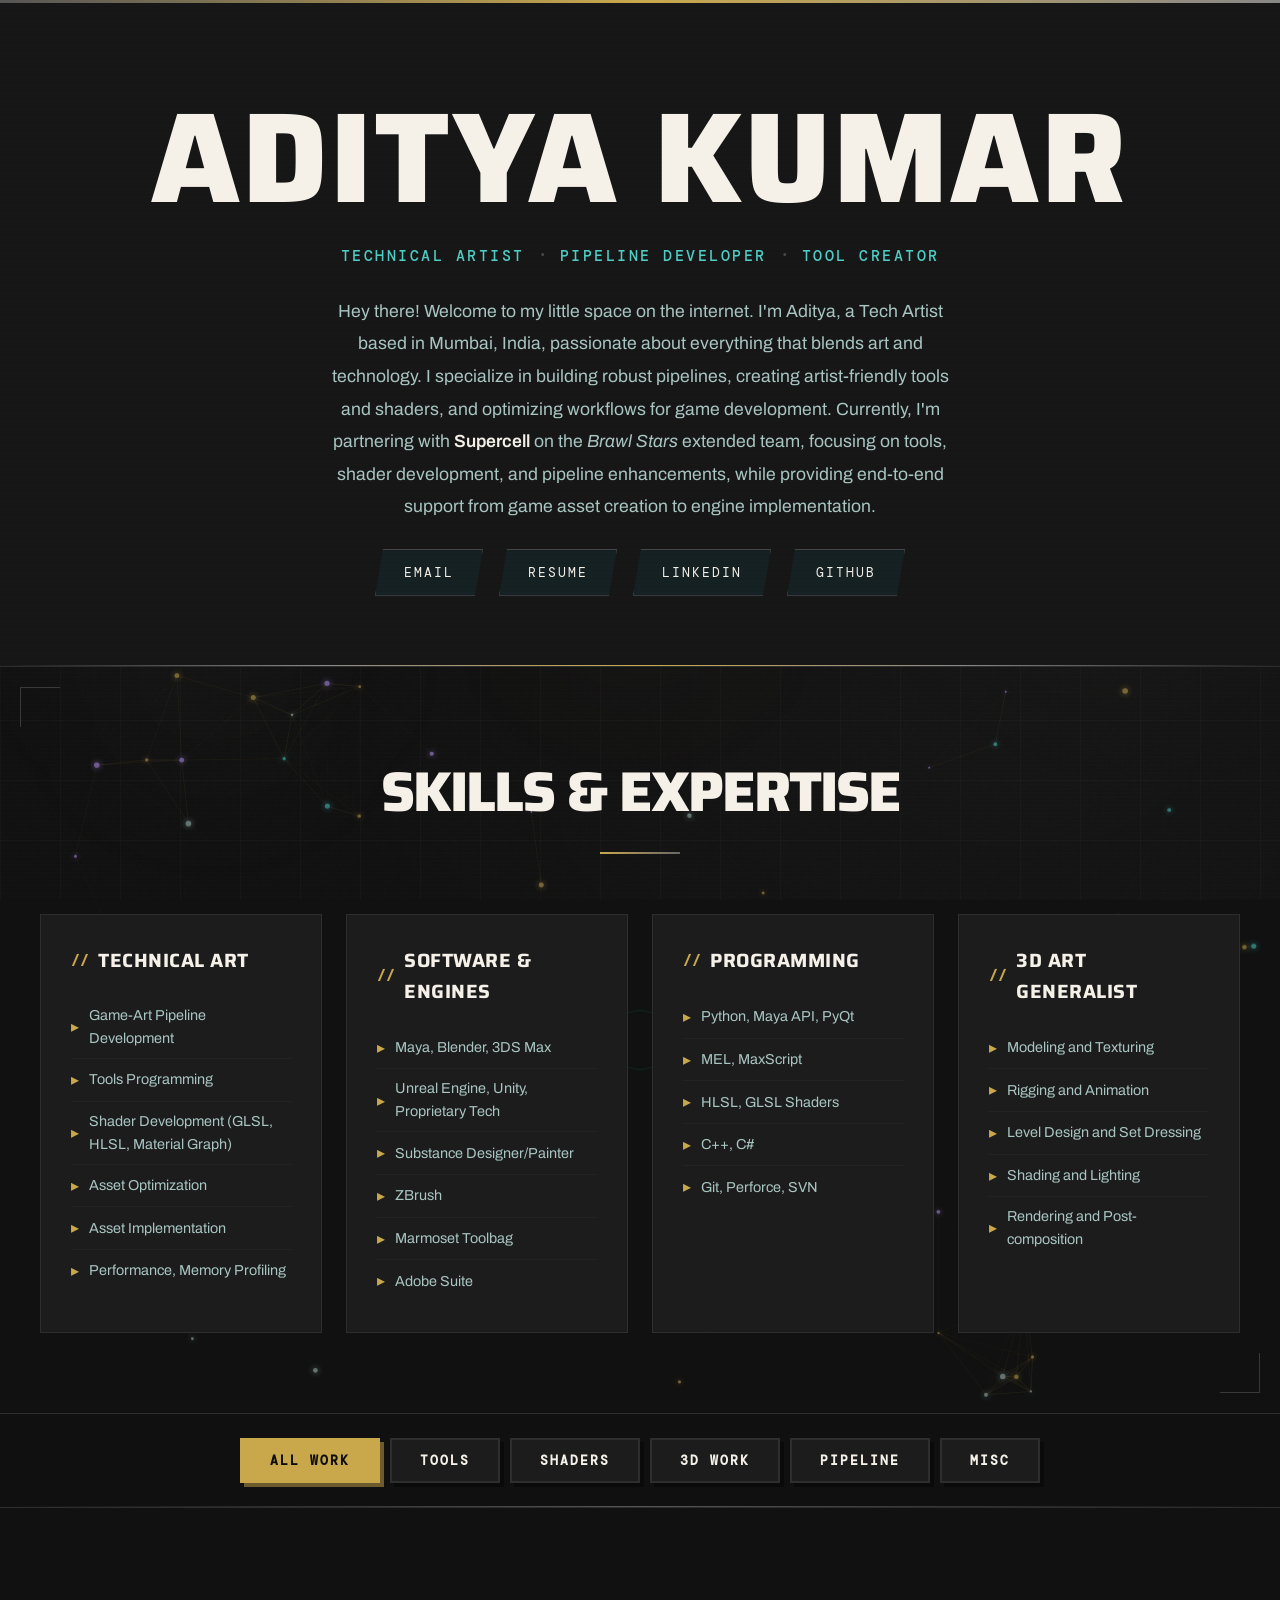
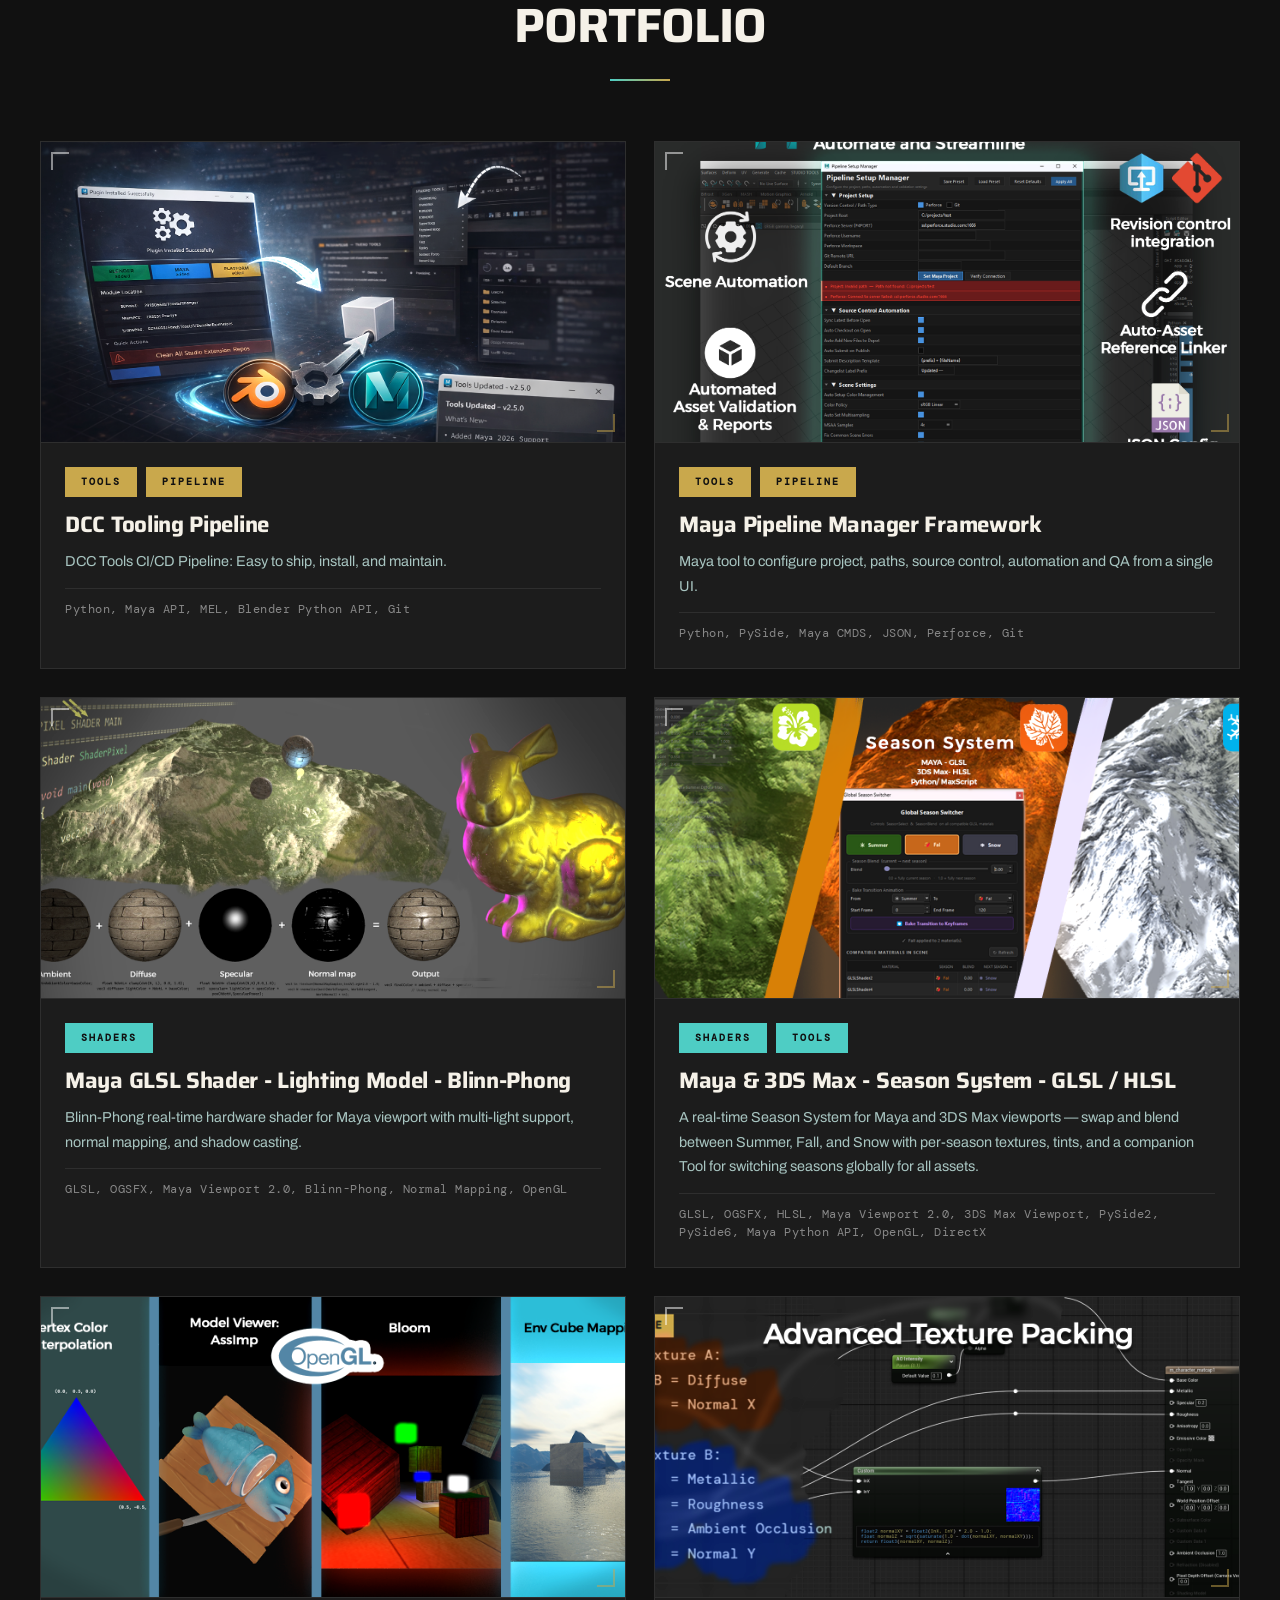
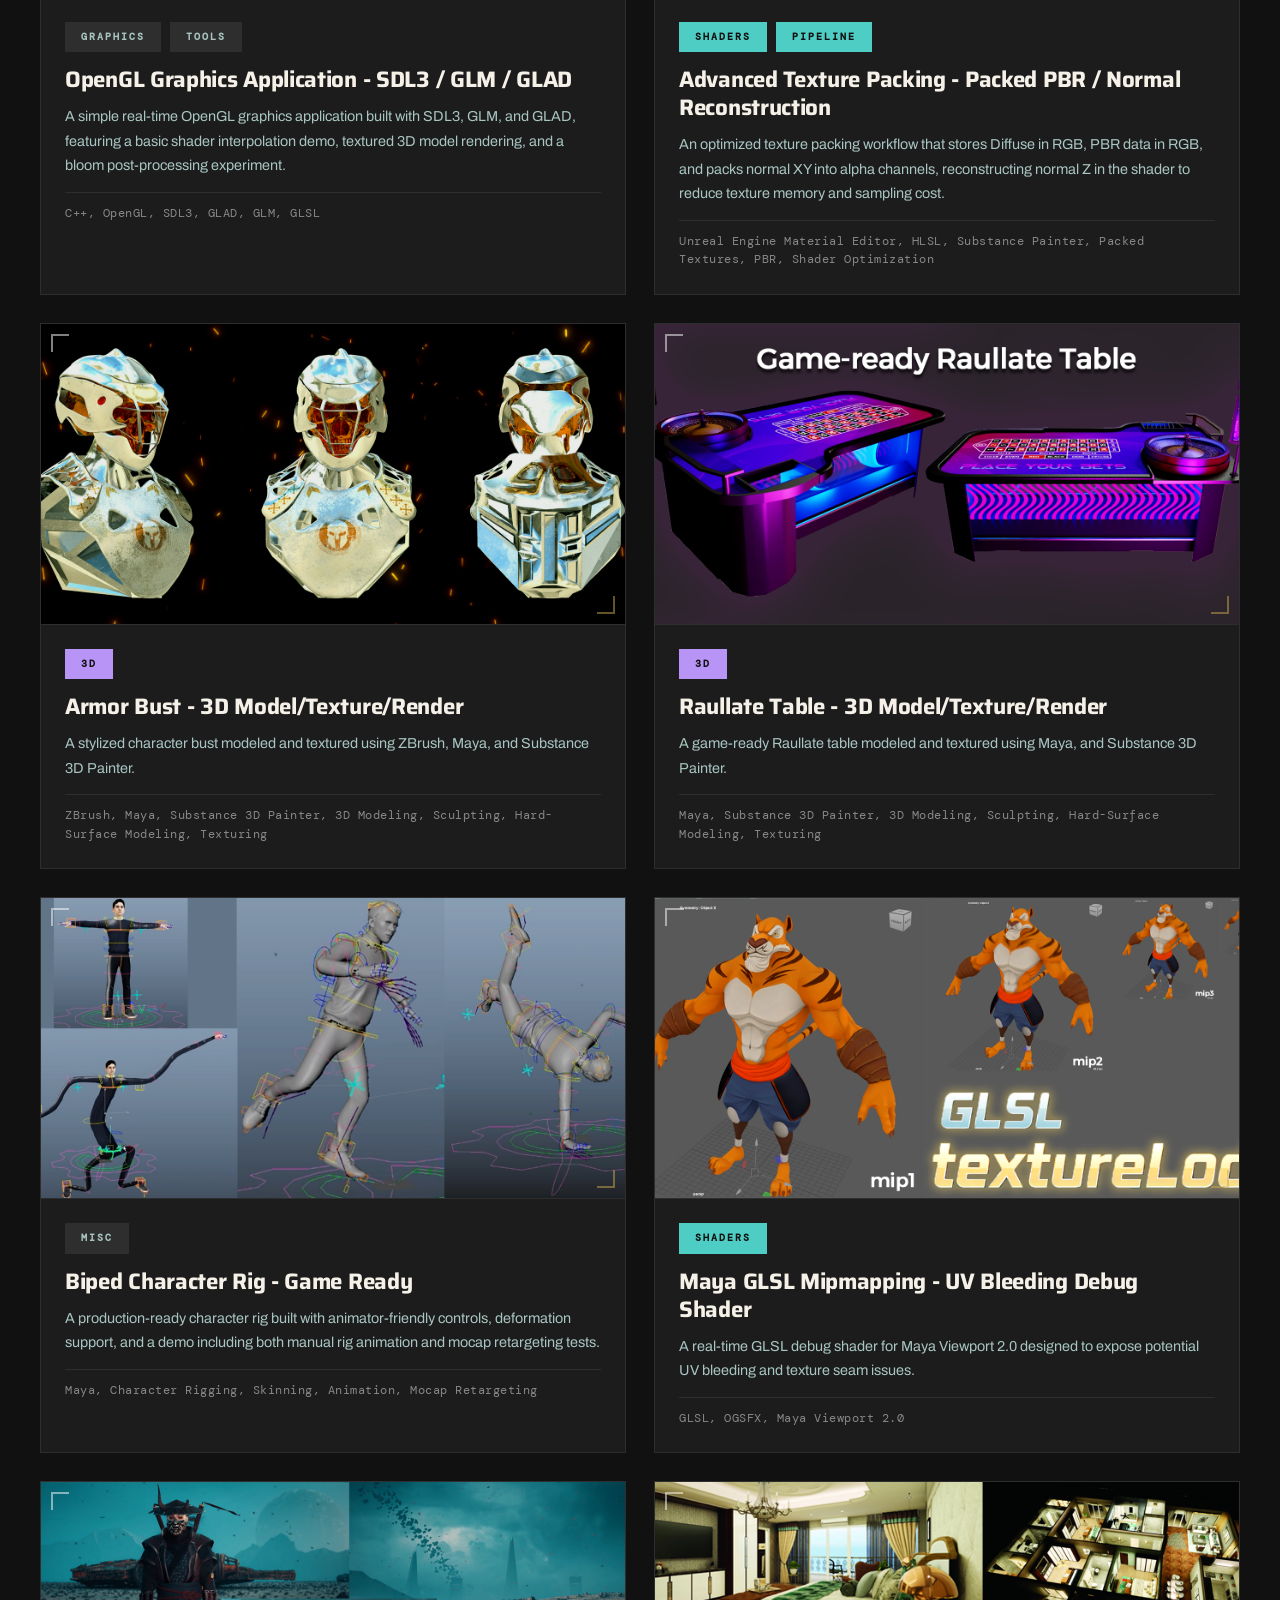
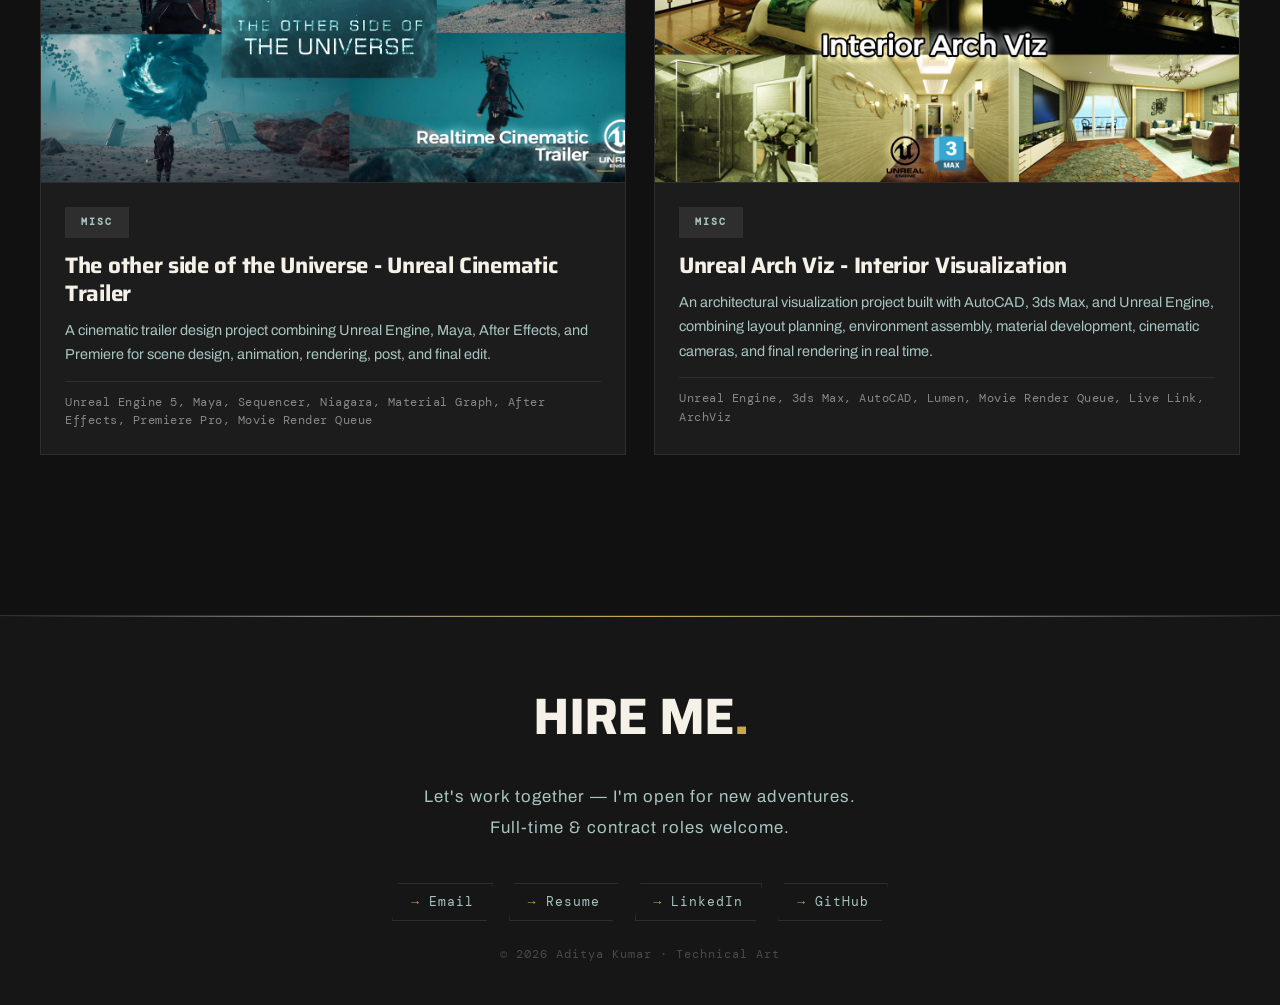
==== commit 63d6a3c7: "updates" ====
--- a/index.html
+++ b/index.html
@@ -206,12 +206,7 @@
 .content-block-code pre { margin:0; font-family:'Annotation Mono','DM Mono',monospace; font-size:0.88rem; color:var(--green); line-height:1.75; white-space:pre-wrap; word-break:break-word; overflow-wrap:break-word; }
 .content-block-code code { color:var(--green); font-family:inherit; }
 
-/* ── VIDEO BLOCK ──────────────────────────────────────────────────────────
-   Matches the aesthetic of image/code blocks — corner ticks, gold label bar.
-   Supports two modes:
-     1. Embedded iframe (when embedSrc is set)  — 16:9 responsive player
-     2. External link button fallback (no embed) — styled CTA with play icon
-   ────────────────────────────────────────────────────────────────────── */
+/* VIDEO BLOCK */
 .content-block-video {
     position: relative;
     margin: 20px 0;
@@ -219,7 +214,6 @@
     background: #000;
     overflow: hidden;
 }
-/* Gold top-left label bar (mirrors .content-block-code::before) */
 .content-block-video .video-label {
     position: absolute;
     top: 0; left: 0;
@@ -234,7 +228,6 @@
     pointer-events: none;
     white-space: nowrap;
 }
-/* Corner accent marks (mirrors .content-block-image) */
 .content-block-video .video-corner-tl,
 .content-block-video .video-corner-br {
     position: absolute;
@@ -242,18 +235,17 @@
     z-index: 4; pointer-events: none;
 }
 .content-block-video .video-corner-tl {
-    top: 28px; left: 8px;          /* below the label bar */
+    top: 28px; left: 8px;
     border-top: 1px solid #888; border-left: 1px solid #888;
 }
 .content-block-video .video-corner-br {
     bottom: 8px; right: 8px;
     border-bottom: 1px solid #888; border-right: 1px solid #888;
 }
-/* 16:9 responsive iframe container */
 .content-block-video .video-embed-wrapper {
     position: relative;
     width: 100%;
-    padding-top: 56.25%;   /* 16 : 9 */
+    padding-top: 56.25%;
 }
 .content-block-video .video-embed-wrapper iframe {
     position: absolute;
@@ -262,7 +254,6 @@
     border: none;
     display: block;
 }
-/* External-link fallback button */
 .content-block-video .video-link-btn {
     display: flex;
     align-items: center;
@@ -289,6 +280,23 @@
     transition: opacity 0.2s;
 }
 .content-block-video .video-link-btn:hover svg { opacity: 1; }
+
+/* CANVAS BLOCK */
+    .content-block-canvas-wrap {
+        position: relative;
+        margin: 18px 0;
+        overflow: hidden;
+    }
+.content-block-canvas {
+    display: block;
+    width: 100%;
+    height: 280px;
+}
+/* Paragraphs immediately after a canvas wrap are centered + slightly larger */
+.content-block-canvas-wrap + .content-block .content-block-paragraph {
+    font-size: 1.045rem;
+    text-align: center;
+}
 
 /* FOOTER */
 .footer-hire { margin-bottom:40px; }
@@ -482,7 +490,7 @@
 <script src="./portfolioData.js"></script>
 <script>
 
-// ── Helpers ──────────────────────────────────────────────────────────────────
+// ── Helpers ───────────────────────────────────────────────────────────────────
 function escapeHtml(text) {
     const div = document.createElement('div');
     div.textContent = text;
@@ -490,41 +498,38 @@
 }
 
 // ── Video block builder ───────────────────────────────────────────────────────
-// Renders either an embedded 16:9 iframe or a styled external-link button.
-// Set block.embedSrc = '' to force link-only mode (private / non-embeddable video).
-    function buildVideoBlock(block) {
-        const caption = block.caption || 'Video';
-        const hasEmbed = block.embedSrc && block.embedSrc.trim() !== '';
-        const safeUrl = escapeHtml(block.url || '#');
-        const safeSrc = hasEmbed ? escapeHtml(block.embedSrc) : '';
-        const safeCap = escapeHtml(caption);
-
-        const corners = `
+function buildVideoBlock(block) {
+    const caption  = block.caption || 'Video';
+    const hasEmbed = block.embedSrc && block.embedSrc.trim() !== '';
+    const safeUrl  = escapeHtml(block.url || '#');
+    const safeCap  = escapeHtml(caption);
+
+    const corners = `
         <span class="video-label">${safeCap}</span>
         <span class="video-corner-tl"></span>
         <span class="video-corner-br"></span>`;
 
-        if (hasEmbed) {
-            return `
+    if (hasEmbed) {
+        return `
         <div class="content-block-video">
             ${corners}
             <div class="video-embed-wrapper">
                 <iframe
-                    src="${safeSrc}"
-                    title="YouTube video player"
+                    src="${block.embedSrc.trim()}"
+                    title="${safeCap}"
+                    frameborder="0"
                     allow="accelerometer; autoplay; clipboard-write; encrypted-media; gyroscope; picture-in-picture; web-share"
+                    referrerpolicy="strict-origin-when-cross-origin"
                     allowfullscreen
-                    loading="lazy"
-                    referrerpolicy="strict-origin-when-cross-origin"
                 ></iframe>
             </div>
         </div>`;
-        }
-
-        return `
+    }
+
+    return `
     <div class="content-block-video">
         ${corners}
-        <a class="video-link-btn" href="${safeUrl}" target="_blank" rel="noopener">
+        <a class="video-link-btn" href="${safeUrl}" target="_blank" rel="noopener noreferrer">
             <svg width="22" height="22" viewBox="0 0 24 24" fill="none"
                  stroke="currentColor" stroke-width="1.6"
                  stroke-linecap="round" stroke-linejoin="round">
@@ -534,14 +539,305 @@
             Watch Video&nbsp;&nbsp;—&nbsp;&nbsp;${safeUrl}
         </a>
     </div>`;
-    }
+}
+
+// ── Canvas block builder ──────────────────────────────────────────────────────
+function buildCanvasBlock(block) {
+    const id      = 'cv_' + Math.random().toString(36).slice(2, 9);
+    const variant = block.variant || 'pipeline';
+    const labels  = JSON.stringify(block.labels || null);
+    const config  = JSON.stringify(block.config  || null);
+    return `
+    <div class="content-block-canvas-wrap" data-variant="${variant}">
+        <canvas
+            id="${id}"
+            class="content-block-canvas"
+            data-variant="${variant}"
+            data-labels='${labels}'
+            data-config='${config}'
+        ></canvas>
+    </div>`;
+}
+
+// ── Canvas animation definitions ──────────────────────────────────────────────
+const canvasDefs = {
+
+    pipeline: function(canvas, labels) {
+        const ctx  = canvas.getContext('2d');
+        const tags = labels || ['CI/CD','JSON','GIT','API','VCS','MEL'];
+        let t = 0, raf;
+        canvas.width  = canvas.offsetWidth || 400;
+        canvas.height = 280;
+        function draw() {
+            ctx.fillStyle = '#0d0d0d';
+            ctx.fillRect(0, 0, canvas.width, canvas.height);
+            const cols = Math.floor(canvas.width / 60) + 2, rows = 6;
+            for (let r = 0; r < rows; r++) {
+                for (let c = 0; c < cols; c++) {
+                    const x = c * 60 + (r % 2) * 30, y = r * 50 + 10;
+                    const phase = Math.sin(t * 0.04 + c * 0.5 + r * 0.8);
+                    const alpha = 0.2 + 0.5 * Math.max(0, phase);
+                    ctx.strokeStyle = `rgba(255,107,74,${alpha})`;
+                    ctx.lineWidth   = 1.5;
+                    ctx.strokeRect(x, y, 40, 30);
+                    if (c < cols - 1) {
+                        ctx.beginPath();
+                        ctx.moveTo(x + 40, y + 15);
+                        ctx.lineTo(x + 60, y + 15);
+                        ctx.strokeStyle = `rgba(78,205,196,${alpha * 0.8})`;
+                        ctx.stroke();
+                    }
+                    ctx.fillStyle = `rgba(255,217,61,${alpha})`;
+                    ctx.font      = '7px DM Mono,monospace';
+                    ctx.fillText(tags[Math.abs(r * cols + c) % tags.length], x + 6, y + 19);
+                }
+            }
+            const lineY = (t * 1.2) % (canvas.height + 20) - 10;
+            const grad  = ctx.createLinearGradient(0, lineY - 4, 0, lineY + 4);
+            grad.addColorStop(0,   'transparent');
+            grad.addColorStop(0.5, 'rgba(255,107,74,0.6)');
+            grad.addColorStop(1,   'transparent');
+            ctx.fillStyle = grad;
+            ctx.fillRect(0, lineY - 4, canvas.width, 8);
+            t++;
+            raf = requestAnimationFrame(draw);
+        }
+        canvas._stopAnim = () => cancelAnimationFrame(raf);
+        draw();
+    },
+
+    shader: function(canvas, labels) {
+        const ctx = canvas.getContext('2d');
+        let t = 0, raf;
+        canvas.width  = canvas.offsetWidth || 400;
+        canvas.height = 280;
+        function draw() {
+            ctx.fillStyle = '#0d0d0d';
+            ctx.fillRect(0, 0, canvas.width, canvas.height);
+            for (let x = 0; x < canvas.width; x += 4) {
+                for (let y = 0; y < canvas.height; y += 4) {
+                    const nx   = x / canvas.width, ny = y / canvas.height;
+                    const wave = Math.sin(nx * 8 + t * 0.05) * Math.cos(ny * 6 - t * 0.03) * Math.sin((nx + ny) * 4 + t * 0.02);
+                    const r    = Math.floor(128 + wave * 127),
+                          g    = Math.floor(200 + wave * 55),
+                          b    = Math.floor(180 + wave * 75);
+                    ctx.fillStyle = `rgb(${r},${g},${b})`;
+                    ctx.fillRect(x, y, 4, 4);
+                }
+            }
+            ctx.fillStyle = 'rgba(13,13,13,0.55)';
+            ctx.fillRect(0, 0, canvas.width, canvas.height);
+            t++;
+            raf = requestAnimationFrame(draw);
+        }
+        canvas._stopAnim = () => cancelAnimationFrame(raf);
+        draw();
+    },
+
+    tools: function(canvas, labels) {
+        const ctx = canvas.getContext('2d');
+        let t = 0, raf;
+        canvas.width  = canvas.offsetWidth || 400;
+        canvas.height = 280;
+        const defaultLabels = ['Maya','Git','Blender','PyQt','JSON','MEL'];
+        const nodeLabels    = (labels && labels.length >= 6) ? labels : defaultLabels;
+        const nodes = [
+            { x:0.2,  y:0.3,  l: nodeLabels[0] },
+            { x:0.5,  y:0.15, l: nodeLabels[1] },
+            { x:0.8,  y:0.3,  l: nodeLabels[2] },
+            { x:0.15, y:0.65, l: nodeLabels[3] },
+            { x:0.5,  y:0.75, l: nodeLabels[4] },
+            { x:0.85, y:0.65, l: nodeLabels[5] }
+        ];
+        const edges = [[0,1],[1,2],[0,3],[1,4],[2,5],[3,4],[4,5]];
+        function draw() {
+            ctx.fillStyle = '#0d0d0d';
+            ctx.fillRect(0, 0, canvas.width, canvas.height);
+            edges.forEach(([a, b]) => {
+                const na    = nodes[a], nb = nodes[b];
+                const pulse = 0.3 + 0.4 * Math.abs(Math.sin(t * 0.03 + a));
+                ctx.beginPath();
+                ctx.moveTo(na.x * canvas.width, na.y * canvas.height);
+                ctx.lineTo(nb.x * canvas.width, nb.y * canvas.height);
+                ctx.strokeStyle = `rgba(78,205,196,${pulse})`;
+                ctx.lineWidth   = 1.5;
+                ctx.stroke();
+            });
+            nodes.forEach((n, i) => {
+                const px   = n.x * canvas.width, py = n.y * canvas.height;
+                const r    = 18 + 4 * Math.sin(t * 0.04 + i);
+                const glow = 0.4 + 0.4 * Math.sin(t * 0.04 + i);
+                ctx.beginPath();
+                ctx.arc(px, py, r, 0, Math.PI * 2);
+                ctx.fillStyle   = `rgba(255,107,74,${glow})`;
+                ctx.fill();
+                ctx.strokeStyle = '#ffd93d';
+                ctx.lineWidth   = 2;
+                ctx.stroke();
+                ctx.fillStyle  = '#f5f1e8';
+                ctx.font       = 'bold 10px DM Mono,monospace';
+                ctx.textAlign  = 'center';
+                ctx.fillText(n.l, px, py + 4);
+            });
+            t++;
+            raf = requestAnimationFrame(draw);
+        }
+        canvas._stopAnim = () => cancelAnimationFrame(raf);
+        draw();
+    },
+
+    toolpipeline: function(canvas, labels, config) {
+        const ctx = canvas.getContext('2d');
+        let t = 0, raf;
+        canvas.width  = canvas.offsetWidth || 400;
+        canvas.height = 280;
+        const W = canvas.width, H = canvas.height;
+
+        const nodes = (config && config.nodes) || [
+            { label: 'Artists',      sub: 'Maya / Blender'    },
+            { label: 'Shared Drive', sub: 'Centralized Source' },
+            { label: 'Developers',   sub: 'Git Dev Branch'     },
+            { label: 'Pull Request', sub: 'Dev → Release'      },
+            { label: 'Sync Drive',   sub: 'Pull Latest Code'   },
+            { label: 'Auto-Update',  sub: 'Artist Machines'    },
+            { label: 'Changelog',    sub: 'On Next Open'       },
+        ];
+        const edges = (config && config.edges) ||
+            nodes.map((_, i) => [i, (i + 1) % nodes.length]);
+        const stepLabels = (config && config.stepLabels) ||
+            edges.map(([a, b]) => `${nodes[a].label} → ${nodes[b].label}`);
+        const accent   = (config && config.accent)   || '#c9a84c';
+        const particle = (config && config.particle) || '#ffd93d';
+
+        const N     = nodes.length;
+        const BOX_W = W * 0.62;
+        const BOX_H = 28;
+        const GAP   = (H - 24 - N * BOX_H) / (N - 1);
+        const LEFT  = (W - BOX_W) / 2;
+
+        function nodeY(i)  { return 12 + i * (BOX_H + GAP); }
+        function nodeCX()  { return W / 2; }
+
+        const glow = new Array(N).fill(0);
+
+        function drawNode(i, g) {
+            const x     = LEFT, y = nodeY(i);
+            const isLit = g > 0.05;
+            ctx.fillStyle   = isLit ? 'rgba(201,168,76,0.07)' : 'rgba(24,24,24,0.95)';
+            ctx.fillRect(x, y, BOX_W, BOX_H);
+            ctx.strokeStyle = isLit ? `rgba(201,168,76,${0.3 + g * 0.7})` : '#2a2a2a';
+            ctx.lineWidth   = isLit ? 1.5 : 1;
+            ctx.strokeRect(x, y, BOX_W, BOX_H);
+            ctx.fillStyle   = `rgba(201,168,76,${g})`;
+            ctx.fillRect(x, y, 2, BOX_H);
+            // Label — centered
+            ctx.textAlign = 'center';
+            ctx.font = 'bold 14px DM Mono,monospace';
+            ctx.fillStyle = isLit ? accent : '#e0ddd6';
+            ctx.fillText(nodes[i].label, x + BOX_W / 2, y + BOX_H * 0.42);
+
+            // Sub-label — centered, truncated if needed
+            ctx.font = '8px DM Mono,monospace';
+            ctx.fillStyle = isLit ? `rgba(78,205,196,${0.6 + g * 0.4})` : '#5a7a78';
+            const maxW = BOX_W - 16;
+            let sub = nodes[i].sub;
+            while (ctx.measureText(sub).width > maxW && sub.length > 4) sub = sub.slice(0, -1);
+            if (sub !== nodes[i].sub) sub += '…';
+            ctx.fillText(sub, x + BOX_W / 2, y + BOX_H * 0.78);
+
+            ctx.fillStyle   = isLit ? `rgba(201,168,76,${g})` : 'rgba(255,255,255,0.06)';
+            ctx.fillRect(x + BOX_W - 22, y + (BOX_H - 14) / 2, 18, 14);
+            ctx.font        = 'bold 7px DM Mono,monospace';
+            ctx.textAlign   = 'center';
+            ctx.fillStyle   = isLit ? '#111' : '#444';
+            ctx.fillText(String(i + 1).padStart(2, '0'), x + BOX_W - 13, y + BOX_H * 0.62);
+        }
+
+        function drawConnector(fromI, toI, alpha) {
+            const x  = nodeCX();
+            const y1 = nodeY(fromI) + BOX_H;
+            const y2 = nodeY(toI);
+            ctx.beginPath();
+            ctx.moveTo(x, y1);
+            ctx.lineTo(x, y2);
+            ctx.strokeStyle = `rgba(78,205,196,${alpha})`;
+            ctx.lineWidth   = 1;
+            ctx.setLineDash([3, 3]);
+            ctx.stroke();
+            ctx.setLineDash([]);
+            ctx.beginPath();
+            ctx.moveTo(x,     y2);
+            ctx.lineTo(x - 4, y2 - 6);
+            ctx.lineTo(x + 4, y2 - 6);
+            ctx.closePath();
+            ctx.fillStyle = `rgba(78,205,196,${alpha})`;
+            ctx.fill();
+        }
+
+        const STEP_FRAMES = 55;
+
+        function draw() {
+            ctx.clearRect(0, 0, W, H);
+            ctx.fillStyle = '#0d0d0d';
+            ctx.fillRect(0, 0, W, H);
+
+            const frame    = t % (edges.length * STEP_FRAMES);
+            const edgeIdx  = Math.floor(frame / STEP_FRAMES);
+            const progress = (frame % STEP_FRAMES) / STEP_FRAMES;
+            const [fromI, toI] = edges[edgeIdx];
+
+            for (let i = 0; i < N; i++) glow[i] = Math.max(0, glow[i] - 0.02);
+            glow[fromI] = Math.max(glow[fromI], 1 - progress * 0.4);
+            glow[toI]   = Math.max(glow[toI],   progress);
+
+            edges.forEach(([a, b], ei) => {
+                if (b !== a + 1) return;
+                const isActive = ei === edgeIdx;
+                drawConnector(a, b, isActive ? 0.5 + 0.3 * Math.sin(t * 0.08) : 0.12);
+            });
+
+            nodes.forEach((_, i) => drawNode(i, glow[i]));
+
+            if (toI === fromI + 1) {
+                const y1 = nodeY(fromI) + BOX_H;
+                const y2 = nodeY(toI);
+                const py = y1 + (y2 - y1) * progress;
+                const px = nodeCX();
+                const grad = ctx.createRadialGradient(px, py, 0, px, py, 8);
+                grad.addColorStop(0,   'rgba(255,217,61,0.95)');
+                grad.addColorStop(0.5, 'rgba(255,217,61,0.2)');
+                grad.addColorStop(1,   'rgba(255,217,61,0)');
+                ctx.fillStyle = grad;
+                ctx.beginPath();
+                ctx.arc(px, py, 8, 0, Math.PI * 2);
+                ctx.fill();
+                ctx.beginPath();
+                ctx.arc(px, py, 2.5, 0, Math.PI * 2);
+                ctx.fillStyle = particle;
+                ctx.fill();
+            }
+
+            ctx.fillStyle = 'rgba(13,13,13,0.85)';
+            ctx.fillRect(0, H - 16, W, 16);
+            ctx.fillStyle = `rgba(201,168,76,${0.45 + 0.35 * Math.sin(t * 0.06)})`;
+            ctx.font      = '6.5px DM Mono,monospace';
+            ctx.textAlign = 'center';
+            ctx.fillText(stepLabels[edgeIdx] || '', W / 2, H - 5);
+
+            t++;
+            raf = requestAnimationFrame(draw);
+        }
+        canvas._stopAnim = () => cancelAnimationFrame(raf);
+        draw();
+    },
+
+}; // end canvasDefs
 
 
 // ── Render cards ──────────────────────────────────────────────────────────────
 function renderPortfolio(filter = 'all') {
     const grid = document.getElementById('portfolioGrid');
     grid.innerHTML = '';
-
     const data = filter === 'all'
         ? portfolioData
         : portfolioData.filter(item =>
@@ -549,17 +845,14 @@
                 ? item.category.includes(filter)
                 : item.category === filter
           );
-
     data.forEach(item => {
         const card = document.createElement('div');
-        card.className = 'portfolio-item';
+        card.className      = 'portfolio-item';
         card.dataset.category = Array.isArray(item.category) ? item.category[0] : item.category;
-        card.onclick = () => openModal(item);
-
+        card.onclick        = () => openModal(item);
         const tags = Array.isArray(item.category)
             ? item.category.map(c => `<span class="category-tag">${c}</span>`).join(' ')
             : `<span class="category-tag">${item.category}</span>`;
-
         card.innerHTML = `
             <div class="thumbnail-wrapper">
                 <img src="${item.thumbnail}" alt="${item.title}" class="thumbnail">
@@ -585,7 +878,7 @@
 
 // ── Modal open ────────────────────────────────────────────────────────────────
 function openModal(item) {
-    document.getElementById('modalImage').src = item.image;
+    document.getElementById('modalImage').src        = item.image;
     document.getElementById('modalCategory').textContent =
         Array.isArray(item.category) ? item.category.join(' · ') : item.category;
     document.getElementById('modalTitle').textContent       = item.title;
@@ -619,6 +912,9 @@
                 case 'video':
                     blocksHtml += `<div class="content-block">${buildVideoBlock(block)}</div>`;
                     break;
+                case 'canvas':
+                    blocksHtml += `<div class="content-block">${buildCanvasBlock(block)}</div>`;
+                    break;
             }
         });
         blocksHtml += '</div>';
@@ -644,11 +940,30 @@
             <span class="detail-value"><a href="${item.link}" target="_blank">View on GitHub →</a></span>
         </div>` : ''}`;
 
+    // Stop any running canvas animations from a previous modal open
+    document.querySelectorAll('.content-block-canvas').forEach(c => {
+        if (c._stopAnim) c._stopAnim();
+    });
+
     document.getElementById('modal').classList.add('active');
-    document.body.style.overflow = 'hidden';
+    document.body.style.overflow = 'hidden'; // ← single, correct location
+
+    // Init new canvas blocks once the DOM has updated
+    requestAnimationFrame(() => {
+        document.querySelectorAll('.content-block-canvas').forEach(canvas => {
+            const variant = canvas.dataset.variant;
+            const labels  = JSON.parse(canvas.dataset.labels);
+            const config  = JSON.parse(canvas.dataset.config);
+            if (canvasDefs[variant]) canvasDefs[variant](canvas, labels, config);
+        });
+    });
 }
 
 function closeModal() {
+    // Stop all canvas animations when modal closes
+    document.querySelectorAll('.content-block-canvas').forEach(c => {
+        if (c._stopAnim) c._stopAnim();
+    });
     document.getElementById('modal').classList.remove('active');
     document.body.style.overflow = 'auto';
 }
@@ -664,20 +979,19 @@
 (function () {
     const canvas = document.getElementById('skillsCanvas');
     if (!canvas) return;
-    const ctx = canvas.getContext('2d');
+    const ctx    = canvas.getContext('2d');
     const COLORS = ['#4ecdc4','#c9a84c','#a8c5c1','#b794f6'];
     const N = 55, DIST = 160;
     let nodes = [], W, H;
-
     function resize() {
         W = canvas.width  = canvas.parentElement.offsetWidth;
         H = canvas.height = canvas.parentElement.offsetHeight;
     }
     function initNodes() {
-        nodes = Array.from({length: N}, () => ({
+        nodes = Array.from({ length: N }, () => ({
             x: Math.random() * W, y: Math.random() * H,
             vx: (Math.random() - 0.5) * 0.5, vy: (Math.random() - 0.5) * 0.5,
-            r: Math.random() * 2 + 1,
+            r:  Math.random() * 2 + 1,
             color: COLORS[Math.floor(Math.random() * COLORS.length)]
         }));
     }
@@ -697,7 +1011,7 @@
                     ctx.moveTo(nodes[i].x, nodes[i].y);
                     ctx.lineTo(nodes[j].x, nodes[j].y);
                     ctx.strokeStyle = `rgba(201,168,76,${(1 - d / DIST) * 0.35})`;
-                    ctx.lineWidth = 0.6;
+                    ctx.lineWidth   = 0.6;
                     ctx.stroke();
                 }
             }
@@ -705,7 +1019,7 @@
         nodes.forEach(n => {
             ctx.beginPath();
             ctx.arc(n.x, n.y, n.r, 0, Math.PI * 2);
-            ctx.fillStyle  = n.color;
+            ctx.fillStyle   = n.color;
             ctx.shadowColor = n.color;
             ctx.shadowBlur  = 6;
             ctx.fill();
@@ -716,6 +1030,7 @@
     window.addEventListener('resize', () => { resize(); initNodes(); });
     resize(); initNodes(); draw();
 })();
+
 </script>
 </body>
 </html>
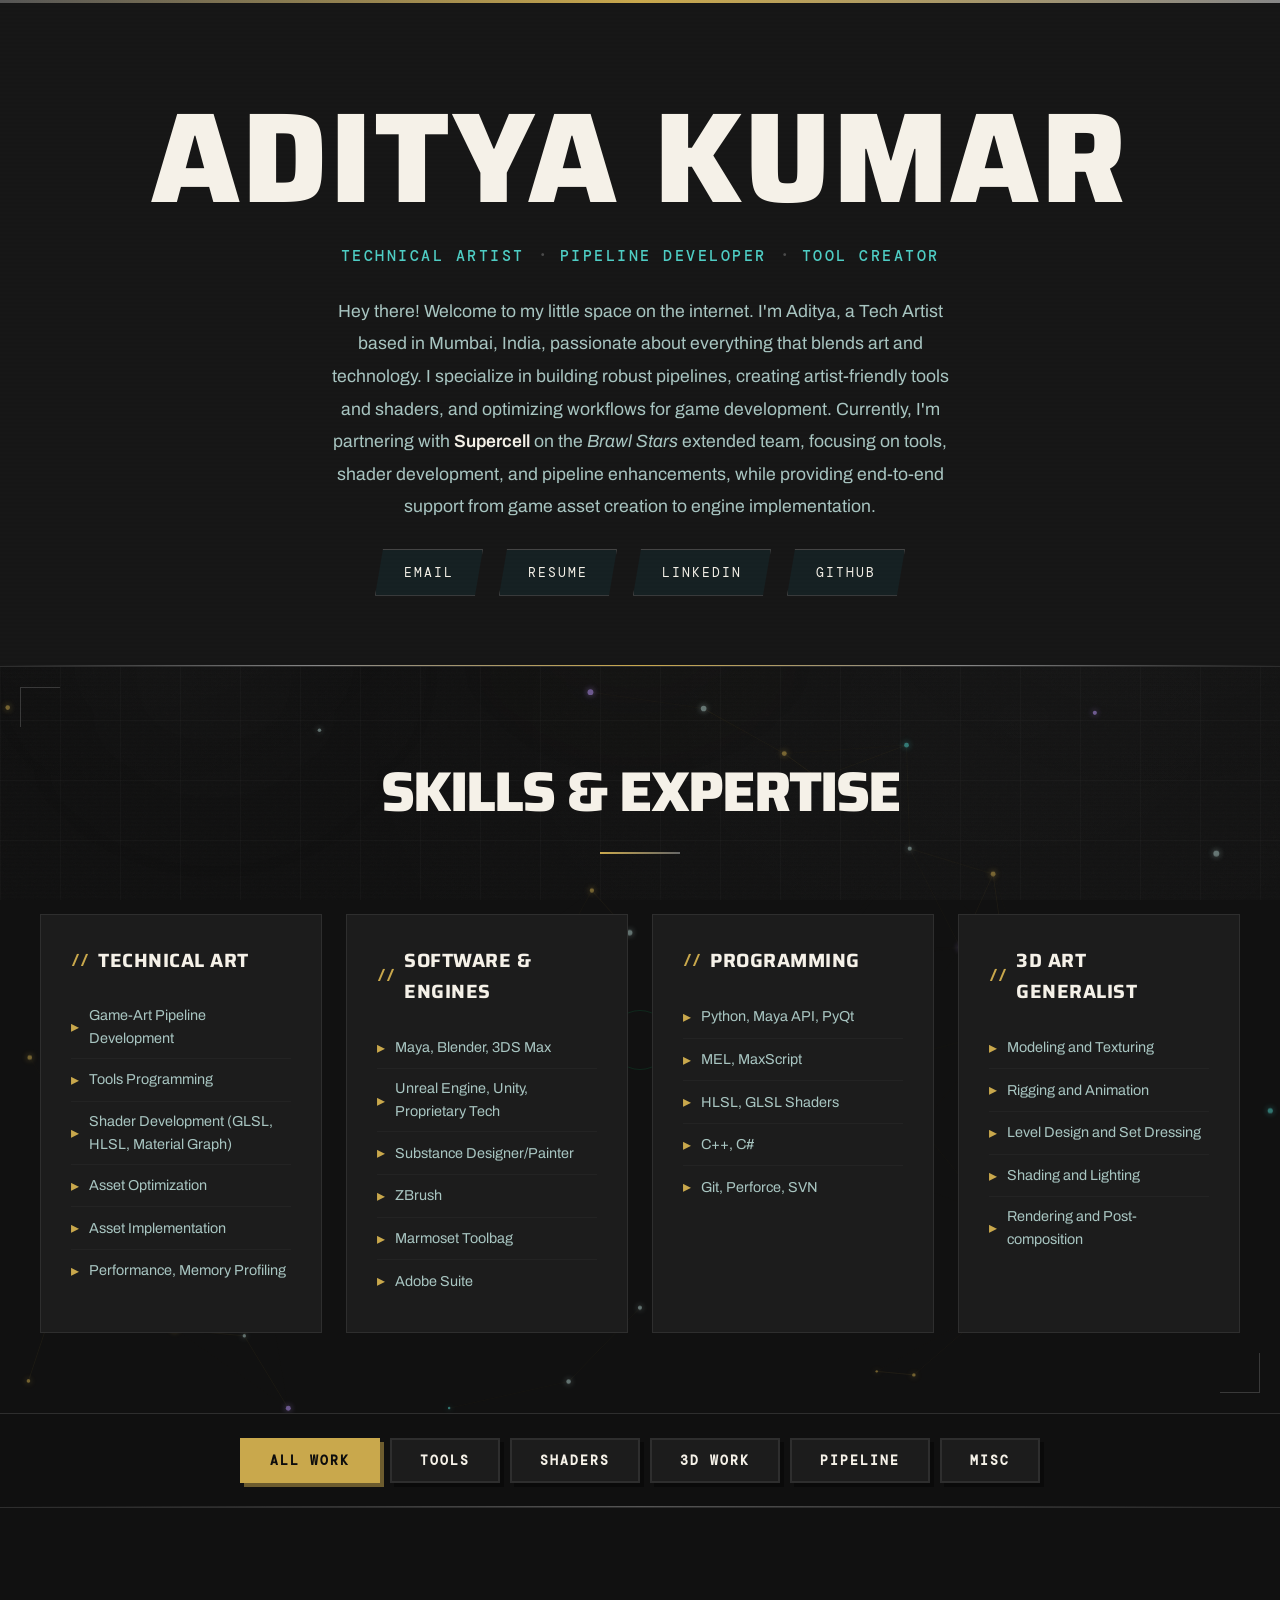
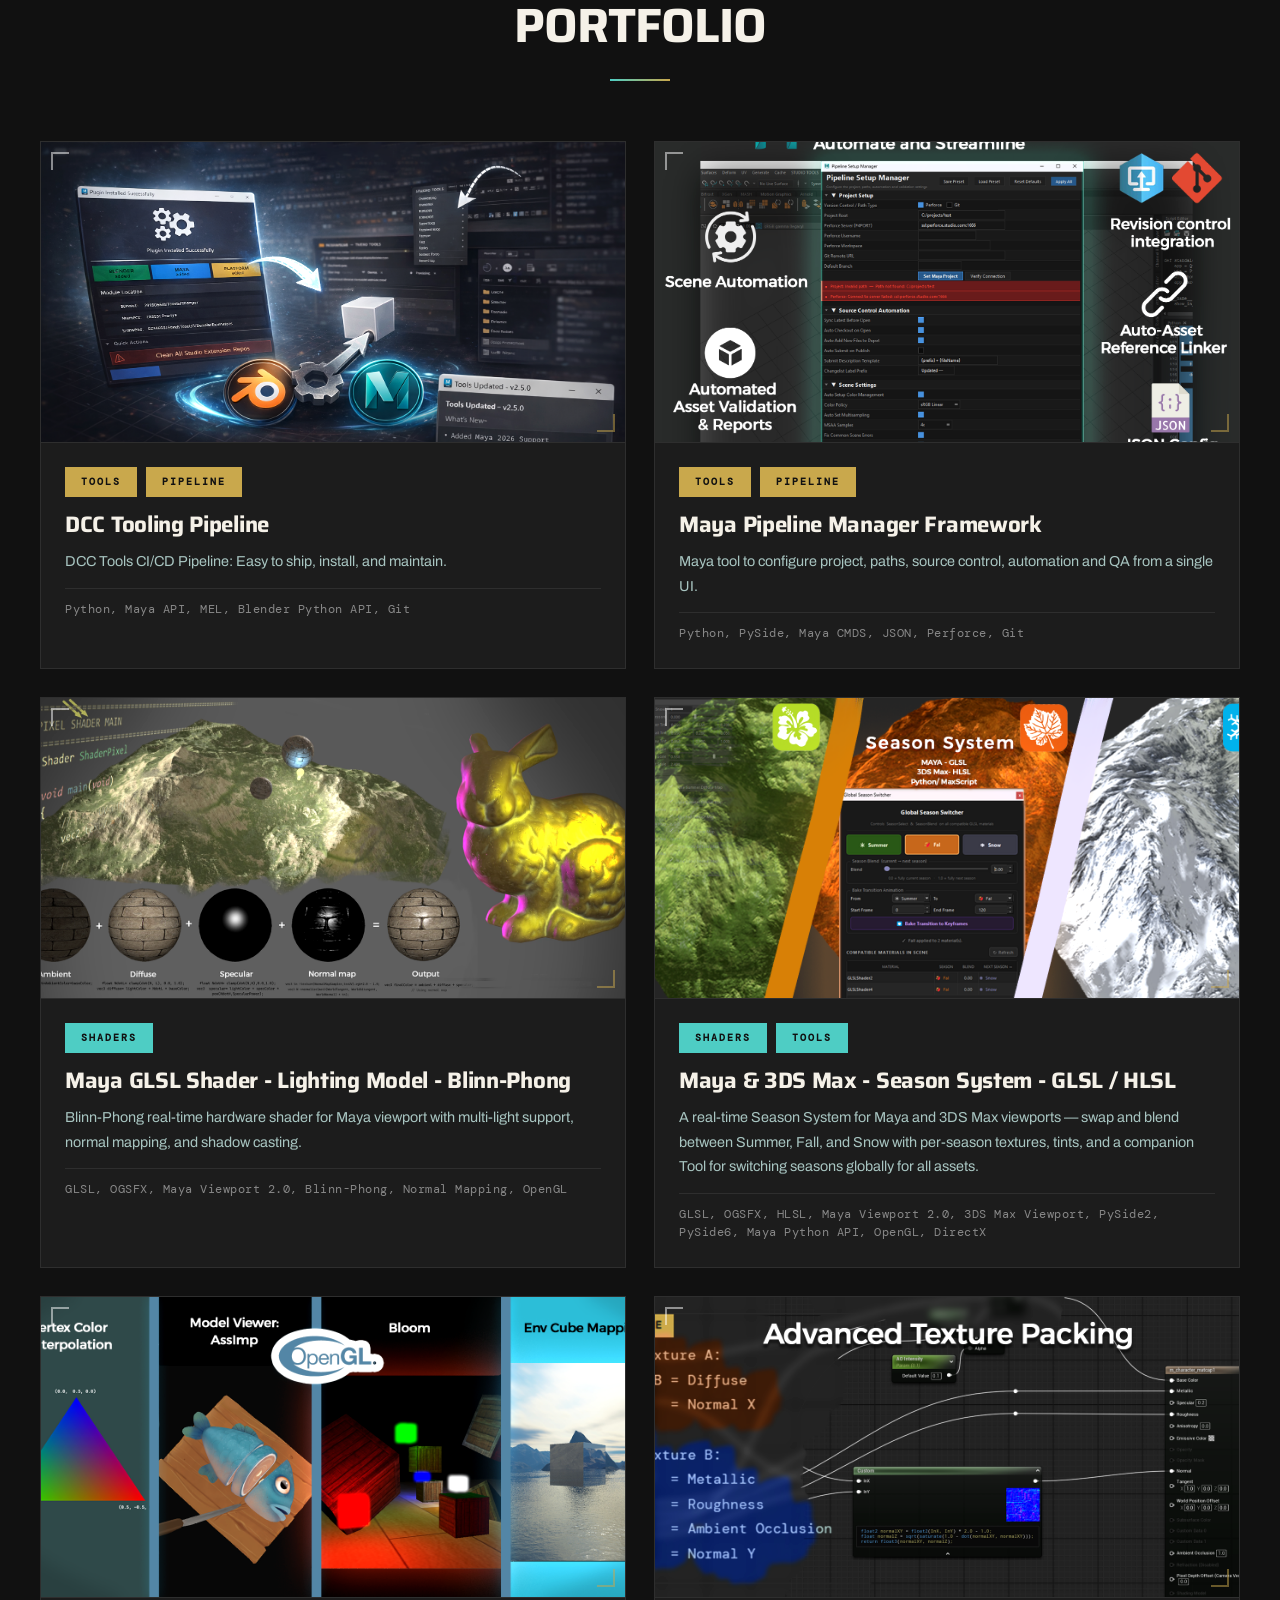
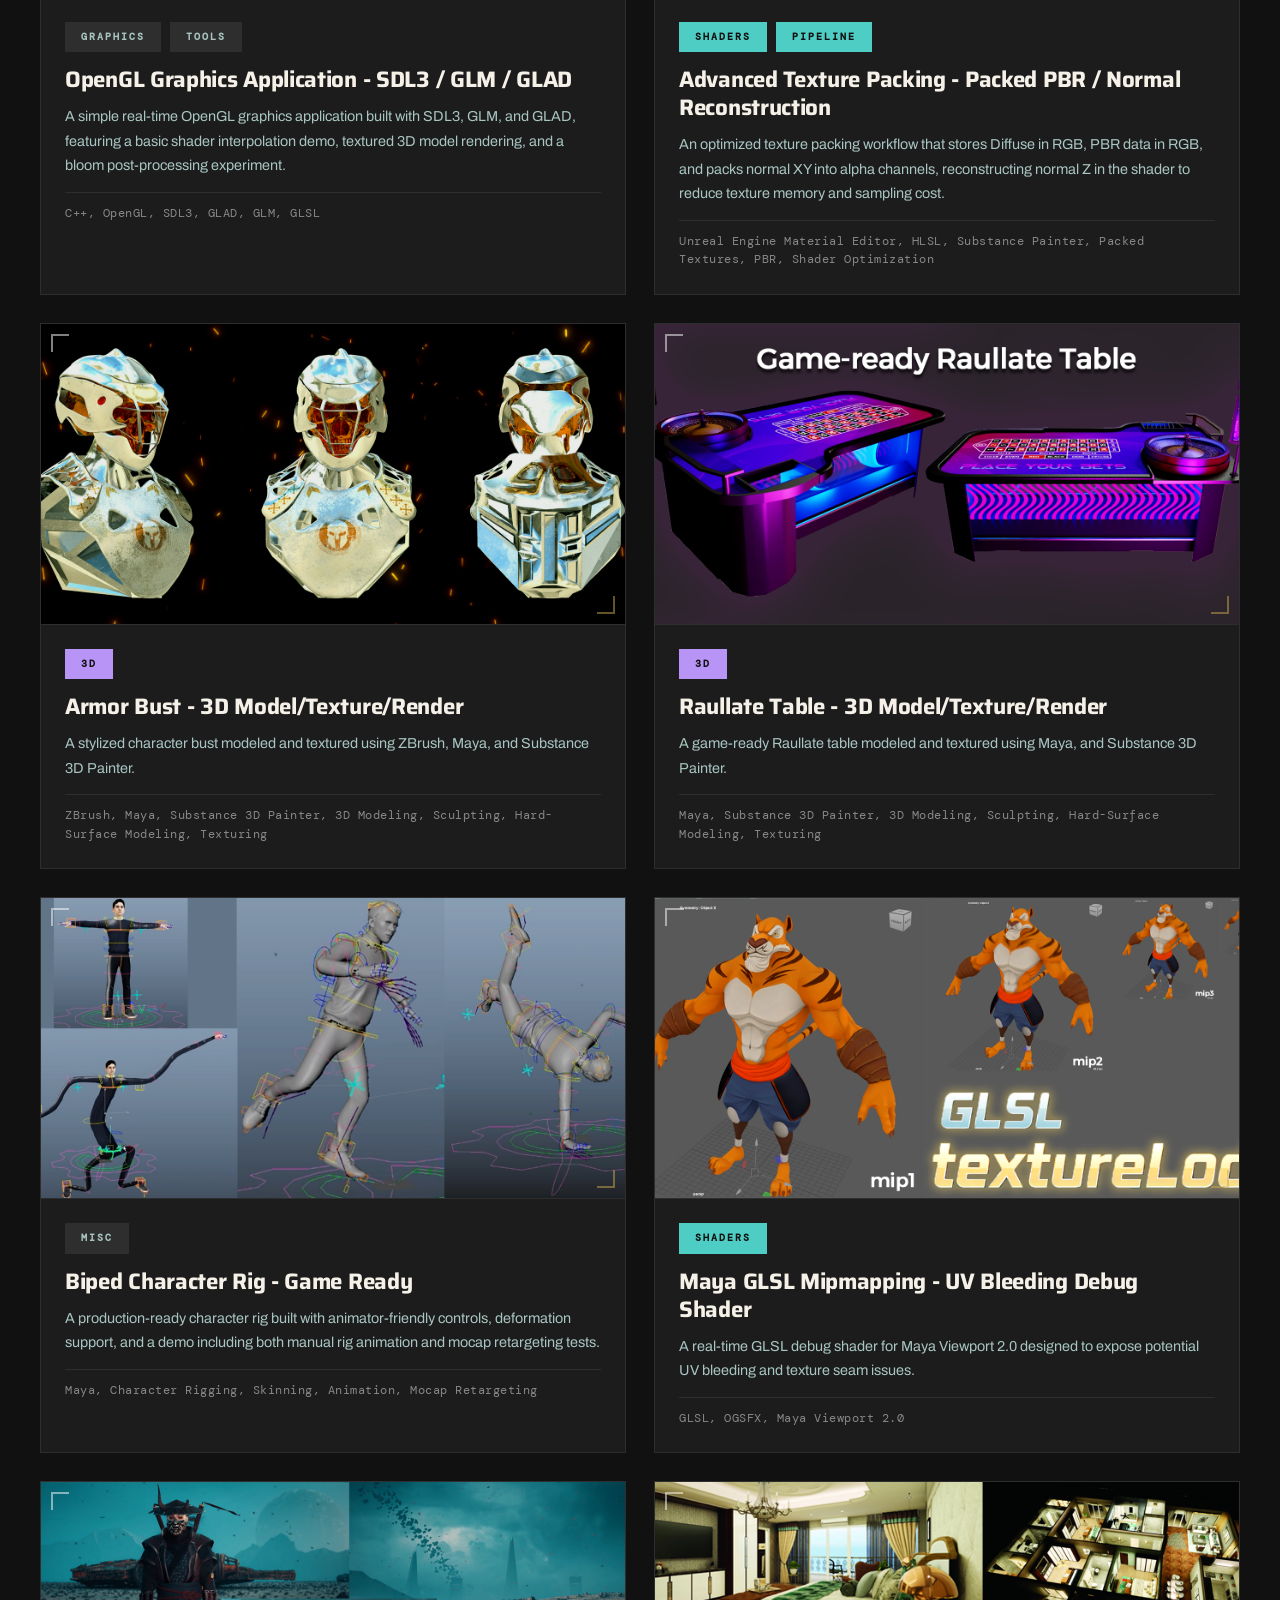
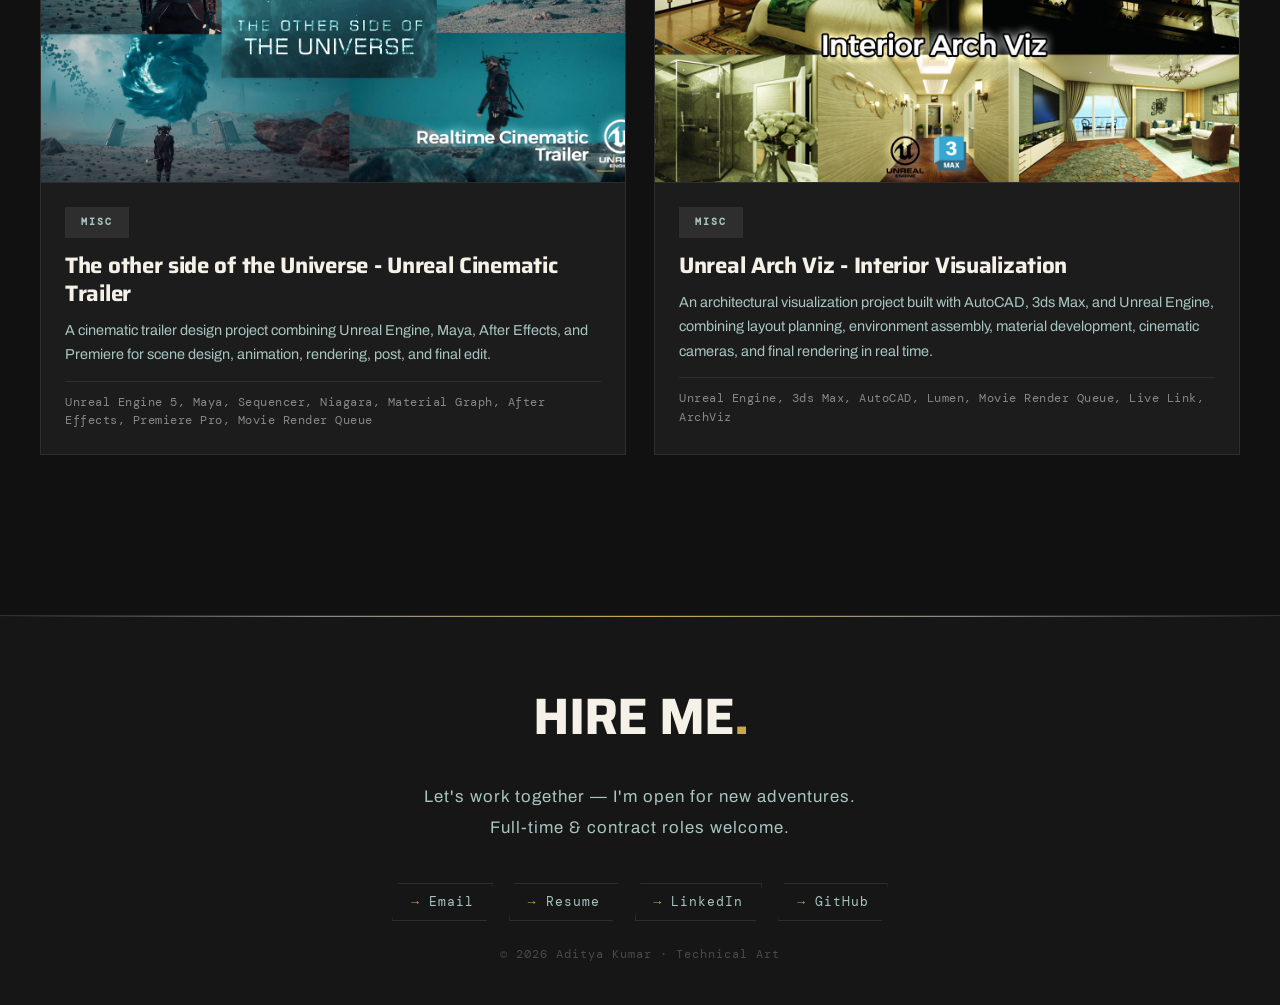
==== commit 0c374ff9: "updates" ====
--- a/index.html
+++ b/index.html
@@ -686,143 +686,180 @@
         draw();
     },
 
-    toolpipeline: function(canvas, labels, config) {
+    toolpipeline: function (canvas, labels, config) {
         const ctx = canvas.getContext('2d');
         let t = 0, raf;
-        canvas.width  = canvas.offsetWidth || 400;
-        canvas.height = 280;
+
+        canvas.width = canvas.offsetWidth || 400;
+        canvas.height = 620;
+        canvas.style.height = '620px';
+
         const W = canvas.width, H = canvas.height;
 
         const nodes = (config && config.nodes) || [
-            { label: 'Artists',      sub: 'Maya / Blender'    },
+            { label: 'Artists', sub: 'Maya / Blender' },
             { label: 'Shared Drive', sub: 'Centralized Source' },
-            { label: 'Developers',   sub: 'Git Dev Branch'     },
-            { label: 'Pull Request', sub: 'Dev → Release'      },
-            { label: 'Sync Drive',   sub: 'Pull Latest Code'   },
-            { label: 'Auto-Update',  sub: 'Artist Machines'    },
-            { label: 'Changelog',    sub: 'On Next Open'       },
+            { label: 'Developers', sub: 'Git Dev Branch' },
+            { label: 'Pull Request', sub: 'Dev → Release' },
+            { label: 'Sync Drive', sub: 'Pull Latest Code' },
+            { label: 'Auto-Update', sub: 'Artist Machines' },
+            { label: 'Changelog', sub: 'On Next Open' },
         ];
         const edges = (config && config.edges) ||
             nodes.map((_, i) => [i, (i + 1) % nodes.length]);
         const stepLabels = (config && config.stepLabels) ||
             edges.map(([a, b]) => `${nodes[a].label} → ${nodes[b].label}`);
-        const accent   = (config && config.accent)   || '#c9a84c';
+        const accent = (config && config.accent) || '#c9a84c';
         const particle = (config && config.particle) || '#ffd93d';
 
-        const N     = nodes.length;
-        const BOX_W = W * 0.62;
-        const BOX_H = 28;
-        const GAP   = (H - 24 - N * BOX_H) / (N - 1);
-        const LEFT  = (W - BOX_W) / 2;
-
-        function nodeY(i)  { return 12 + i * (BOX_H + GAP); }
-        function nodeCX()  { return W / 2; }
+        const N = nodes.length;
+        const BOX_W = W * 0.44;   // narrower
+        const BOX_H = 52;         // taller
+        const PAD_T = 28;
+        const PAD_B = 60;
+        const TOTAL_H = H - PAD_T - PAD_B;
+        const GAP = (TOTAL_H - N * BOX_H) / (N - 1);
+        const LEFT = (W - BOX_W) / 2;
+
+        function nodeY(i) { return PAD_T + i * (BOX_H + GAP); }
+        function nodeCX() { return W / 2; }
 
         const glow = new Array(N).fill(0);
 
         function drawNode(i, g) {
-            const x     = LEFT, y = nodeY(i);
+            const x = LEFT;
+            const y = nodeY(i);
             const isLit = g > 0.05;
-            ctx.fillStyle   = isLit ? 'rgba(201,168,76,0.07)' : 'rgba(24,24,24,0.95)';
+
+            // Box fill
+            ctx.fillStyle = isLit ? 'rgba(201,168,76,0.09)' : 'rgba(22,22,22,0.98)';
             ctx.fillRect(x, y, BOX_W, BOX_H);
-            ctx.strokeStyle = isLit ? `rgba(201,168,76,${0.3 + g * 0.7})` : '#2a2a2a';
-            ctx.lineWidth   = isLit ? 1.5 : 1;
+
+            // Border
+            ctx.strokeStyle = isLit ? `rgba(201,168,76,${0.25 + g * 0.75})` : '#2a2a2a';
+            ctx.lineWidth = isLit ? 1.5 : 1;
             ctx.strokeRect(x, y, BOX_W, BOX_H);
-            ctx.fillStyle   = `rgba(201,168,76,${g})`;
+
+            // Left accent bar
+            ctx.fillStyle = `rgba(201,168,76,${g * 0.9})`;
             ctx.fillRect(x, y, 2, BOX_H);
-            // Label — centered
+
+            // Step number badge — right side
+            const BADGE_W = 26, BADGE_H = 18;
+            const bx = x + BOX_W - BADGE_W - 8;
+            const by = y + (BOX_H - BADGE_H) / 2;
+            ctx.fillStyle = isLit ? `rgba(201,168,76,${0.15 + g * 0.7})` : 'rgba(255,255,255,0.04)';
+            ctx.fillRect(bx, by, BADGE_W, BADGE_H);
+            ctx.font = 'bold 10px DM Mono,monospace';
             ctx.textAlign = 'center';
-            ctx.font = 'bold 14px DM Mono,monospace';
-            ctx.fillStyle = isLit ? accent : '#e0ddd6';
-            ctx.fillText(nodes[i].label, x + BOX_W / 2, y + BOX_H * 0.42);
-
-            // Sub-label — centered, truncated if needed
-            ctx.font = '8px DM Mono,monospace';
-            ctx.fillStyle = isLit ? `rgba(78,205,196,${0.6 + g * 0.4})` : '#5a7a78';
-            const maxW = BOX_W - 16;
+            ctx.fillStyle = isLit ? accent : '#444';
+            ctx.fillText(String(i + 1).padStart(2, '0'), bx + BADGE_W / 2, by + BADGE_H * 0.72);
+
+            // Text area between left bar and badge
+            const textLeft = x + 12;
+            const textRight = bx - 6;
+            const availW = textRight - textLeft;
+            const textCX = textLeft + availW / 2;
+
+            // Label
+            ctx.textAlign = 'center';
+            ctx.font = 'bold 13px DM Mono,monospace';
+            ctx.fillStyle = isLit ? accent : '#d8d5cc';
+            ctx.fillText(nodes[i].label, textCX, y + BOX_H * 0.40);
+
+            // Sub-label
+            ctx.font = '10.5px DM Mono,monospace';
+            ctx.fillStyle = isLit ? `rgba(78,205,196,${0.55 + g * 0.45})` : '#4a6a68';
             let sub = nodes[i].sub;
-            while (ctx.measureText(sub).width > maxW && sub.length > 4) sub = sub.slice(0, -1);
+            while (ctx.measureText(sub).width > availW && sub.length > 4) sub = sub.slice(0, -1);
             if (sub !== nodes[i].sub) sub += '…';
-            ctx.fillText(sub, x + BOX_W / 2, y + BOX_H * 0.78);
-
-            ctx.fillStyle   = isLit ? `rgba(201,168,76,${g})` : 'rgba(255,255,255,0.06)';
-            ctx.fillRect(x + BOX_W - 22, y + (BOX_H - 14) / 2, 18, 14);
-            ctx.font        = 'bold 7px DM Mono,monospace';
-            ctx.textAlign   = 'center';
-            ctx.fillStyle   = isLit ? '#111' : '#444';
-            ctx.fillText(String(i + 1).padStart(2, '0'), x + BOX_W - 13, y + BOX_H * 0.62);
+            ctx.fillText(sub, textCX, y + BOX_H * 0.72);
         }
 
         function drawConnector(fromI, toI, alpha) {
-            const x  = nodeCX();
+            const x = nodeCX();
             const y1 = nodeY(fromI) + BOX_H;
             const y2 = nodeY(toI);
+
             ctx.beginPath();
             ctx.moveTo(x, y1);
             ctx.lineTo(x, y2);
             ctx.strokeStyle = `rgba(78,205,196,${alpha})`;
-            ctx.lineWidth   = 1;
-            ctx.setLineDash([3, 3]);
+            ctx.lineWidth = 1.2;
+            ctx.setLineDash([4, 5]);
             ctx.stroke();
             ctx.setLineDash([]);
+
+            // Arrowhead
+            const AH = 8;
             ctx.beginPath();
-            ctx.moveTo(x,     y2);
-            ctx.lineTo(x - 4, y2 - 6);
-            ctx.lineTo(x + 4, y2 - 6);
+            ctx.moveTo(x, y2);
+            ctx.lineTo(x - AH, y2 - AH * 1.3);
+            ctx.lineTo(x + AH, y2 - AH * 1.3);
             ctx.closePath();
             ctx.fillStyle = `rgba(78,205,196,${alpha})`;
             ctx.fill();
         }
 
-        const STEP_FRAMES = 55;
+        const STEP_FRAMES = 240;
 
         function draw() {
             ctx.clearRect(0, 0, W, H);
             ctx.fillStyle = '#0d0d0d';
             ctx.fillRect(0, 0, W, H);
 
-            const frame    = t % (edges.length * STEP_FRAMES);
-            const edgeIdx  = Math.floor(frame / STEP_FRAMES);
+            const frame = t % (edges.length * STEP_FRAMES);
+            const edgeIdx = Math.floor(frame / STEP_FRAMES);
             const progress = (frame % STEP_FRAMES) / STEP_FRAMES;
             const [fromI, toI] = edges[edgeIdx];
 
-            for (let i = 0; i < N; i++) glow[i] = Math.max(0, glow[i] - 0.02);
-            glow[fromI] = Math.max(glow[fromI], 1 - progress * 0.4);
-            glow[toI]   = Math.max(glow[toI],   progress);
-
+            for (let i = 0; i < N; i++) glow[i] = 0;
+            glow[fromI] = 1;
+
+            // Connectors behind nodes
             edges.forEach(([a, b], ei) => {
                 if (b !== a + 1) return;
                 const isActive = ei === edgeIdx;
-                drawConnector(a, b, isActive ? 0.5 + 0.3 * Math.sin(t * 0.08) : 0.12);
+                drawConnector(a, b, isActive ? 0.55 + 0.3 * Math.sin(t * 0.08) : 0.10);
             });
 
+            // Nodes
             nodes.forEach((_, i) => drawNode(i, glow[i]));
 
+            // Travelling particle
             if (toI === fromI + 1) {
                 const y1 = nodeY(fromI) + BOX_H;
                 const y2 = nodeY(toI);
                 const py = y1 + (y2 - y1) * progress;
                 const px = nodeCX();
-                const grad = ctx.createRadialGradient(px, py, 0, px, py, 8);
-                grad.addColorStop(0,   'rgba(255,217,61,0.95)');
-                grad.addColorStop(0.5, 'rgba(255,217,61,0.2)');
-                grad.addColorStop(1,   'rgba(255,217,61,0)');
+
+                const grad = ctx.createRadialGradient(px, py, 0, px, py, 12);
+                grad.addColorStop(0, 'rgba(255,217,61,0.95)');
+                grad.addColorStop(0.5, 'rgba(255,217,61,0.25)');
+                grad.addColorStop(1, 'rgba(255,217,61,0)');
                 ctx.fillStyle = grad;
                 ctx.beginPath();
-                ctx.arc(px, py, 8, 0, Math.PI * 2);
+                ctx.arc(px, py, 12, 0, Math.PI * 2);
                 ctx.fill();
+
                 ctx.beginPath();
-                ctx.arc(px, py, 2.5, 0, Math.PI * 2);
+                ctx.arc(px, py, 3.5, 0, Math.PI * 2);
                 ctx.fillStyle = particle;
                 ctx.fill();
             }
 
-            ctx.fillStyle = 'rgba(13,13,13,0.85)';
-            ctx.fillRect(0, H - 16, W, 16);
-            ctx.fillStyle = `rgba(201,168,76,${0.45 + 0.35 * Math.sin(t * 0.06)})`;
-            ctx.font      = '6.5px DM Mono,monospace';
+            // Bottom step label strip
+            const STRIP_H = 52;
+            ctx.fillStyle = 'rgba(10,10,10,0.92)';
+            ctx.fillRect(0, H - STRIP_H, W, STRIP_H);
+            ctx.fillStyle = 'rgba(201,168,76,1)';
+            ctx.font = '18px DM Mono,monospace';
             ctx.textAlign = 'center';
-            ctx.fillText(stepLabels[edgeIdx] || '', W / 2, H - 5);
+            // Fade label in/out with progress so it never pops abruptly
+            const labelAlpha = progress < 0.1 ? progress * 10 : progress > 0.85 ? (1 - progress) * 6.6 : 1;
+            ctx.globalAlpha = labelAlpha;
+            ctx.fillText(stepLabels[edgeIdx] || '', W / 2, H - STRIP_H / 2 + 6);
+            ctx.globalAlpha = 1;
 
             t++;
             raf = requestAnimationFrame(draw);
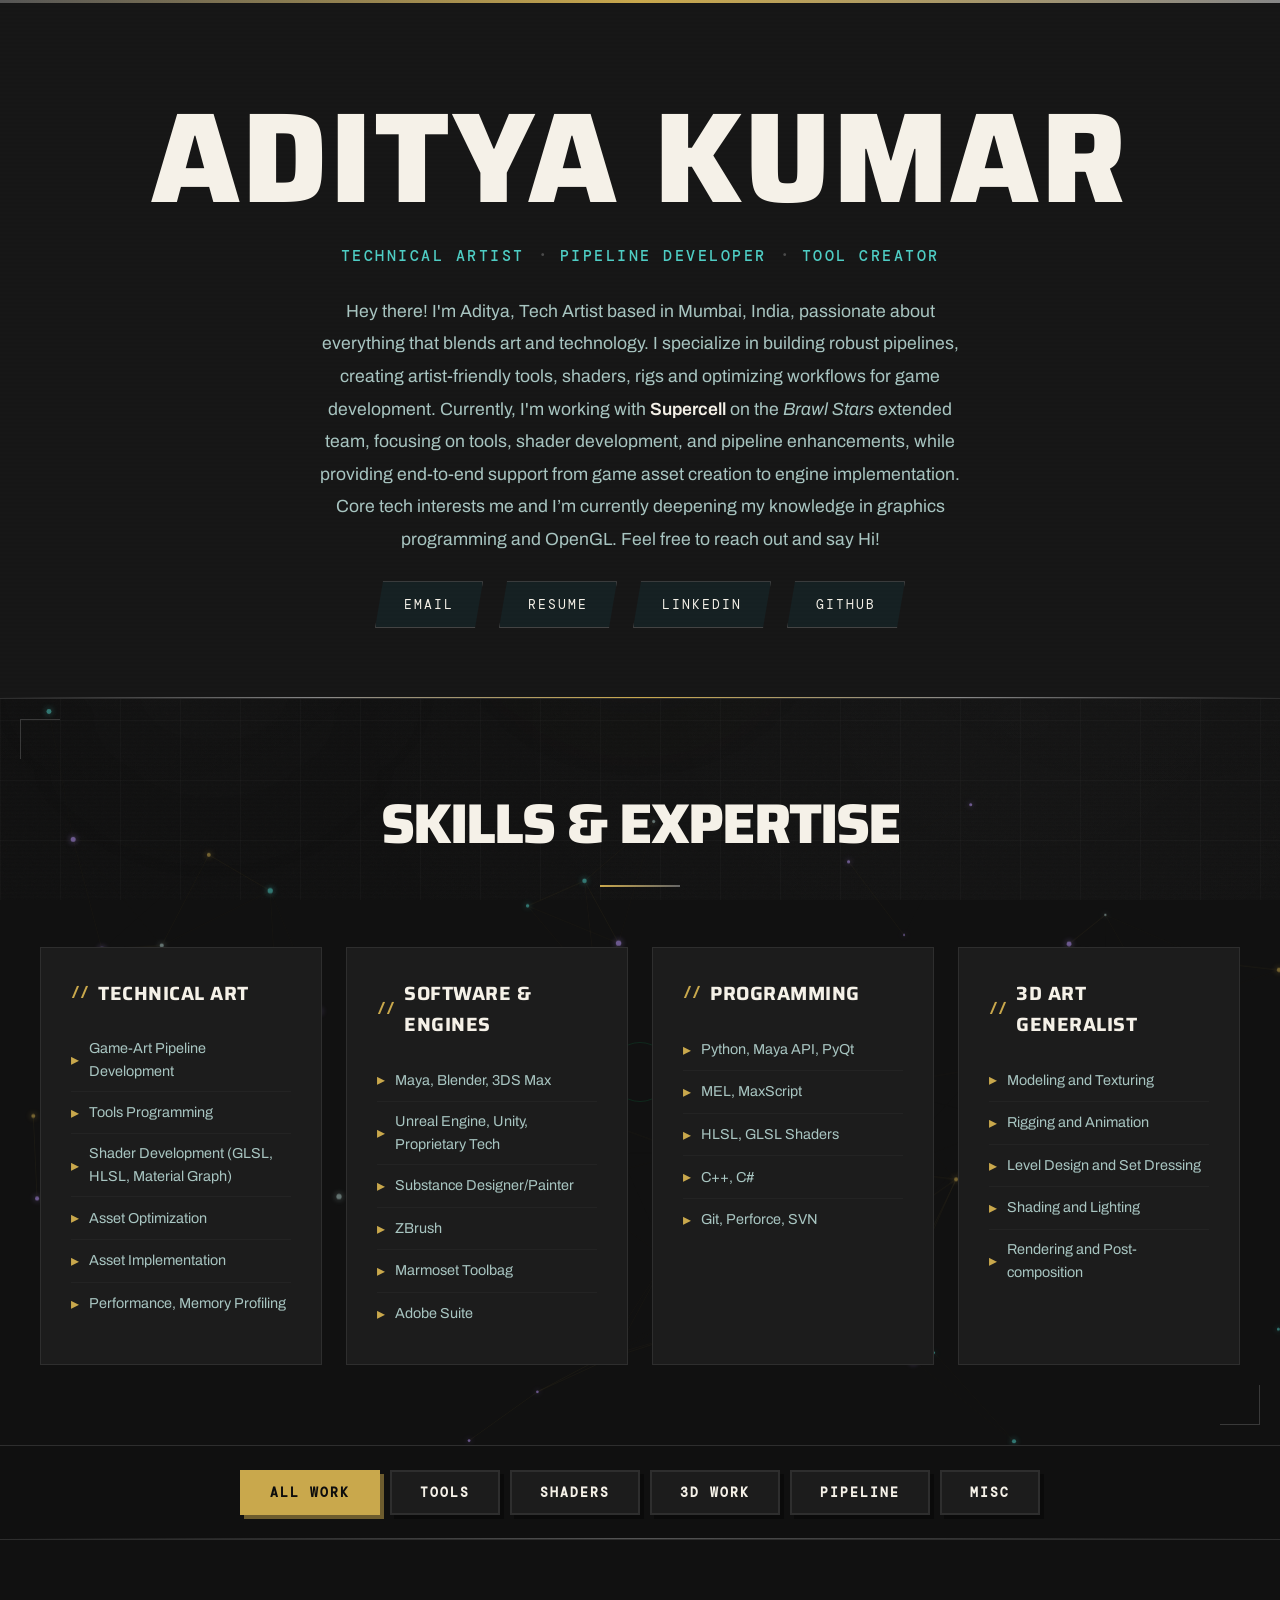
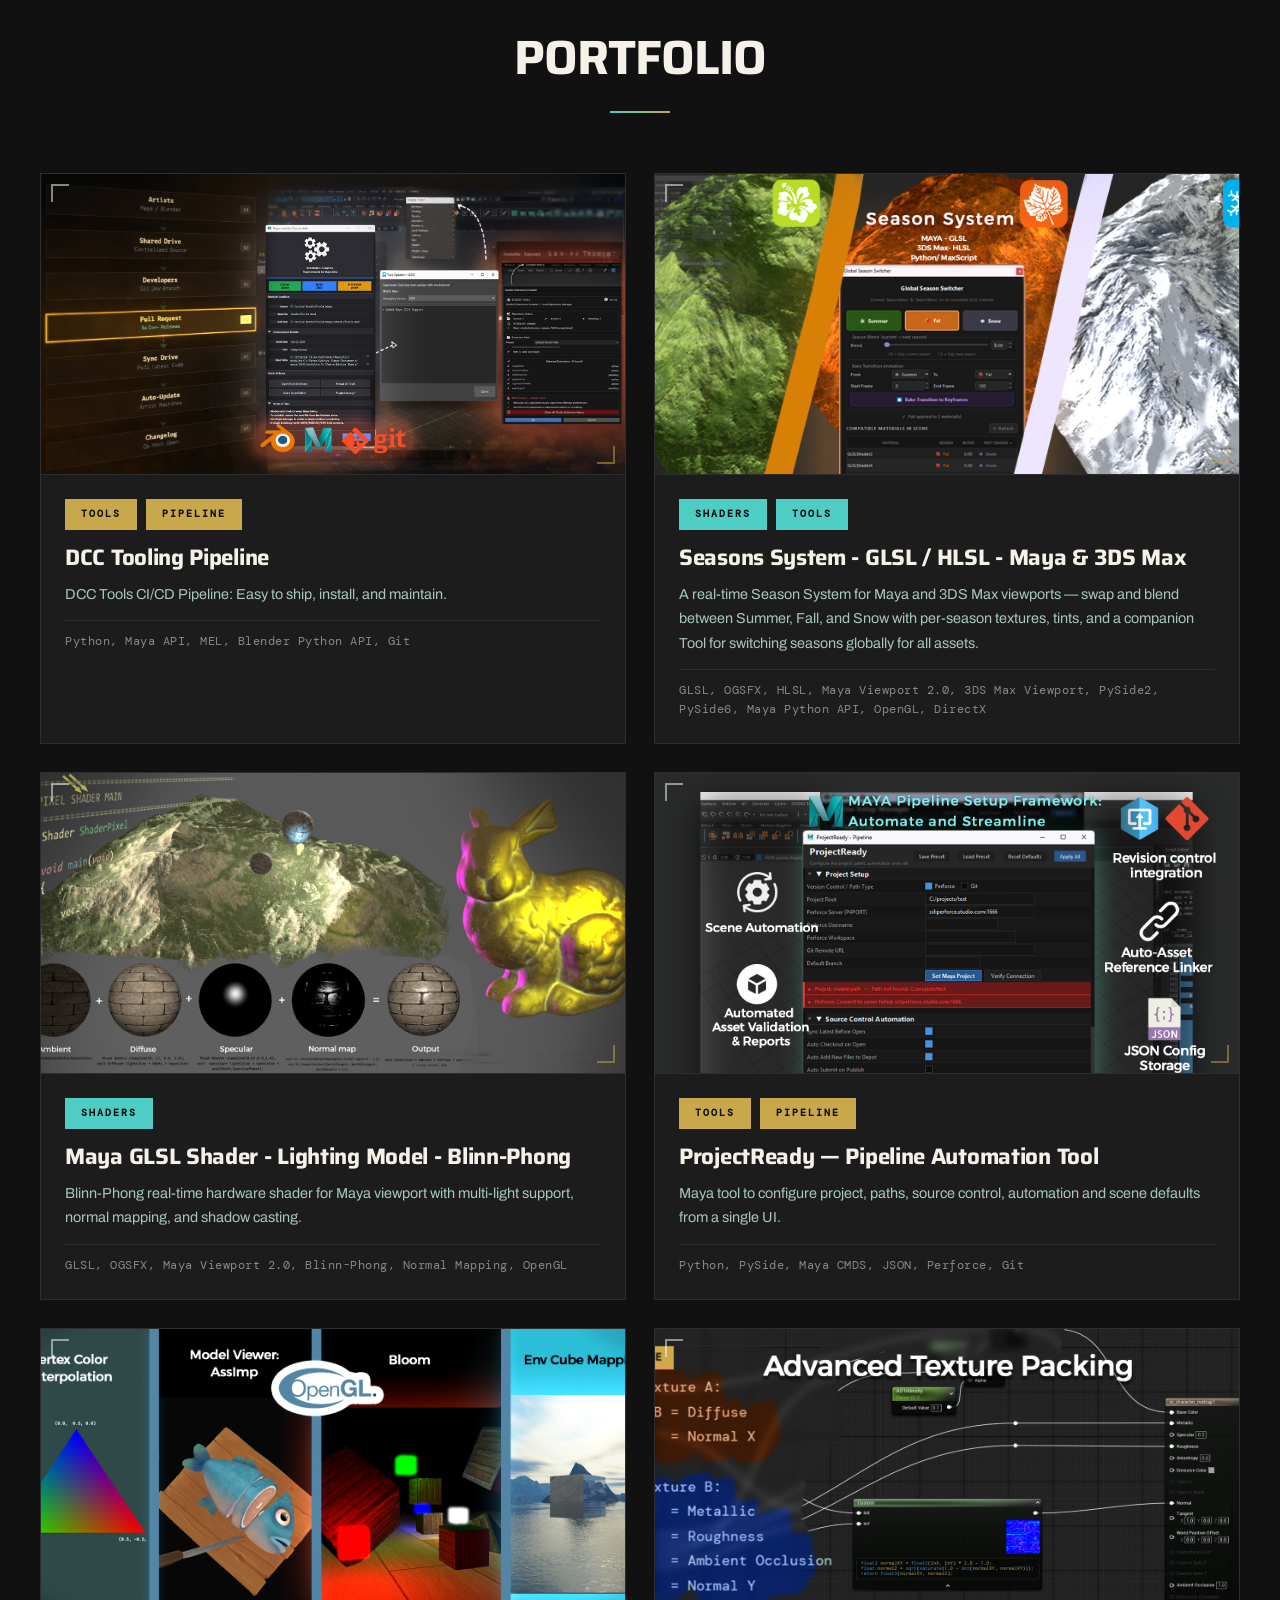
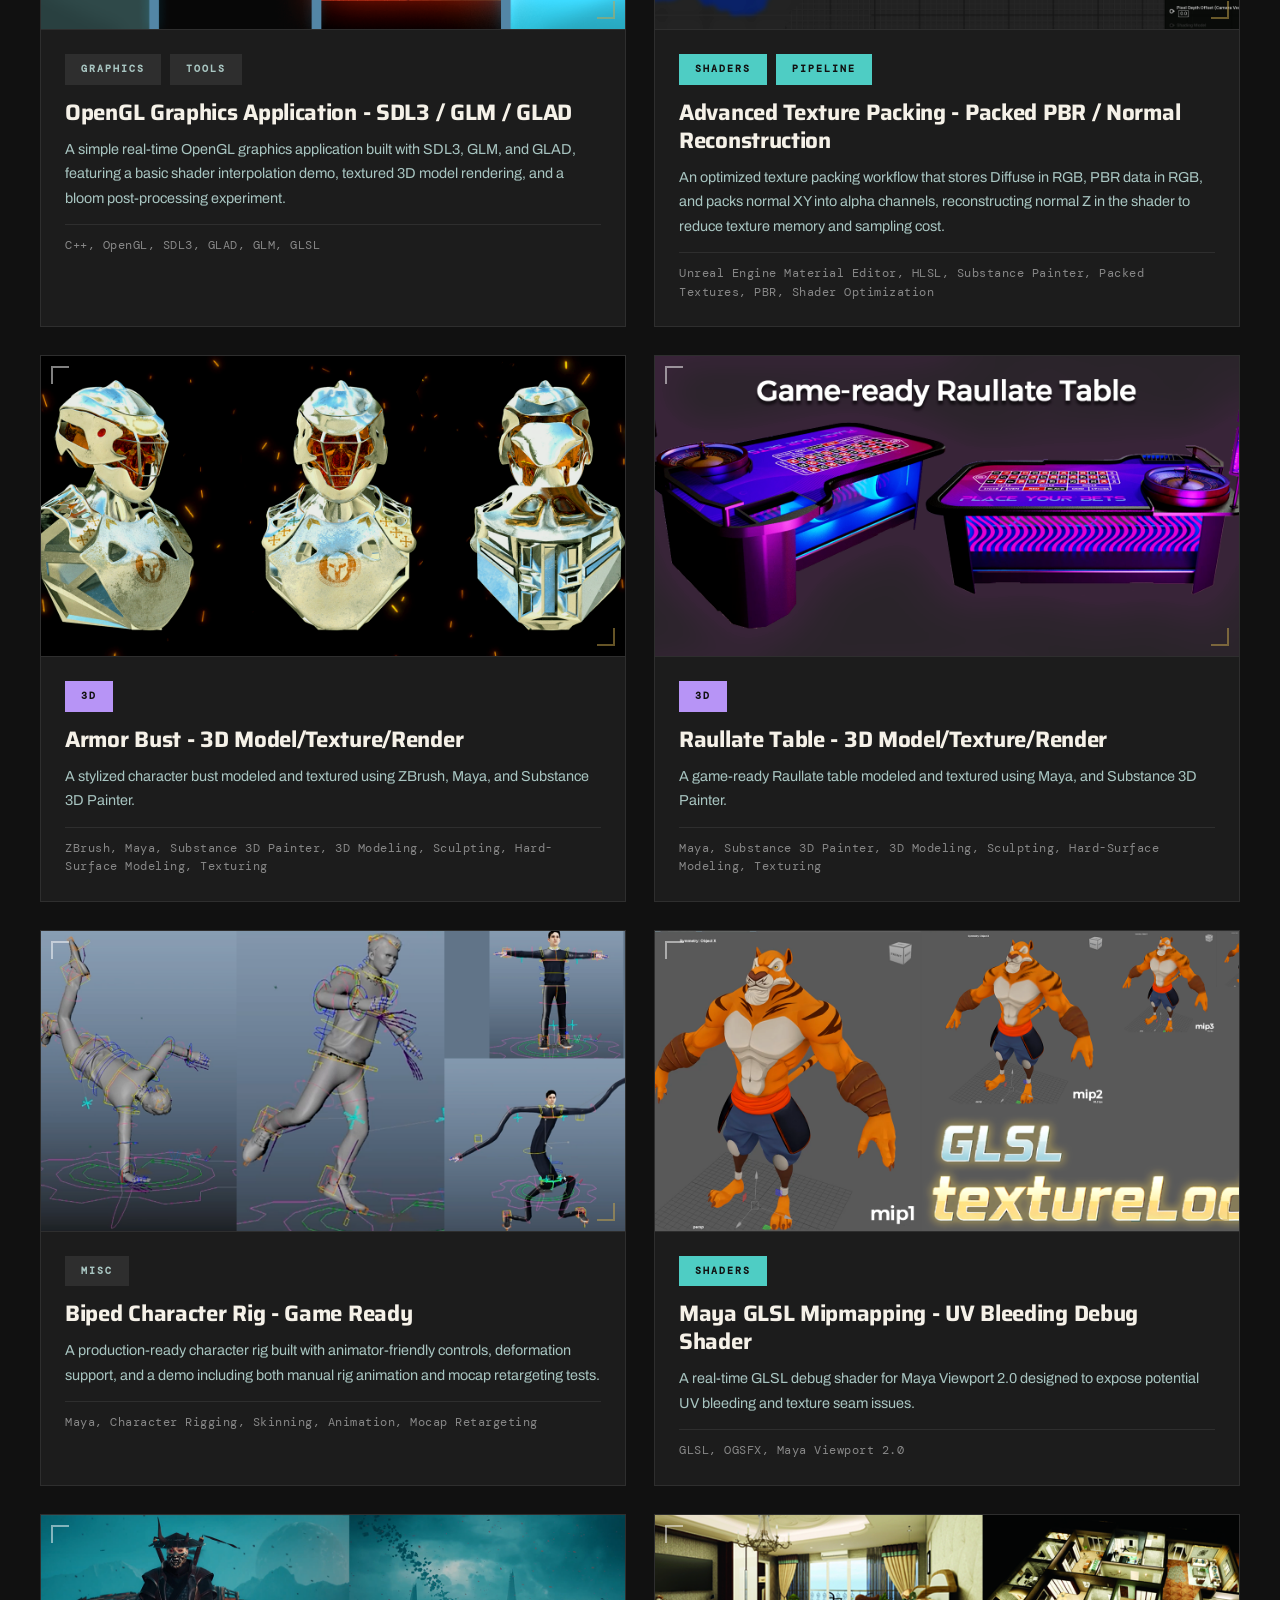
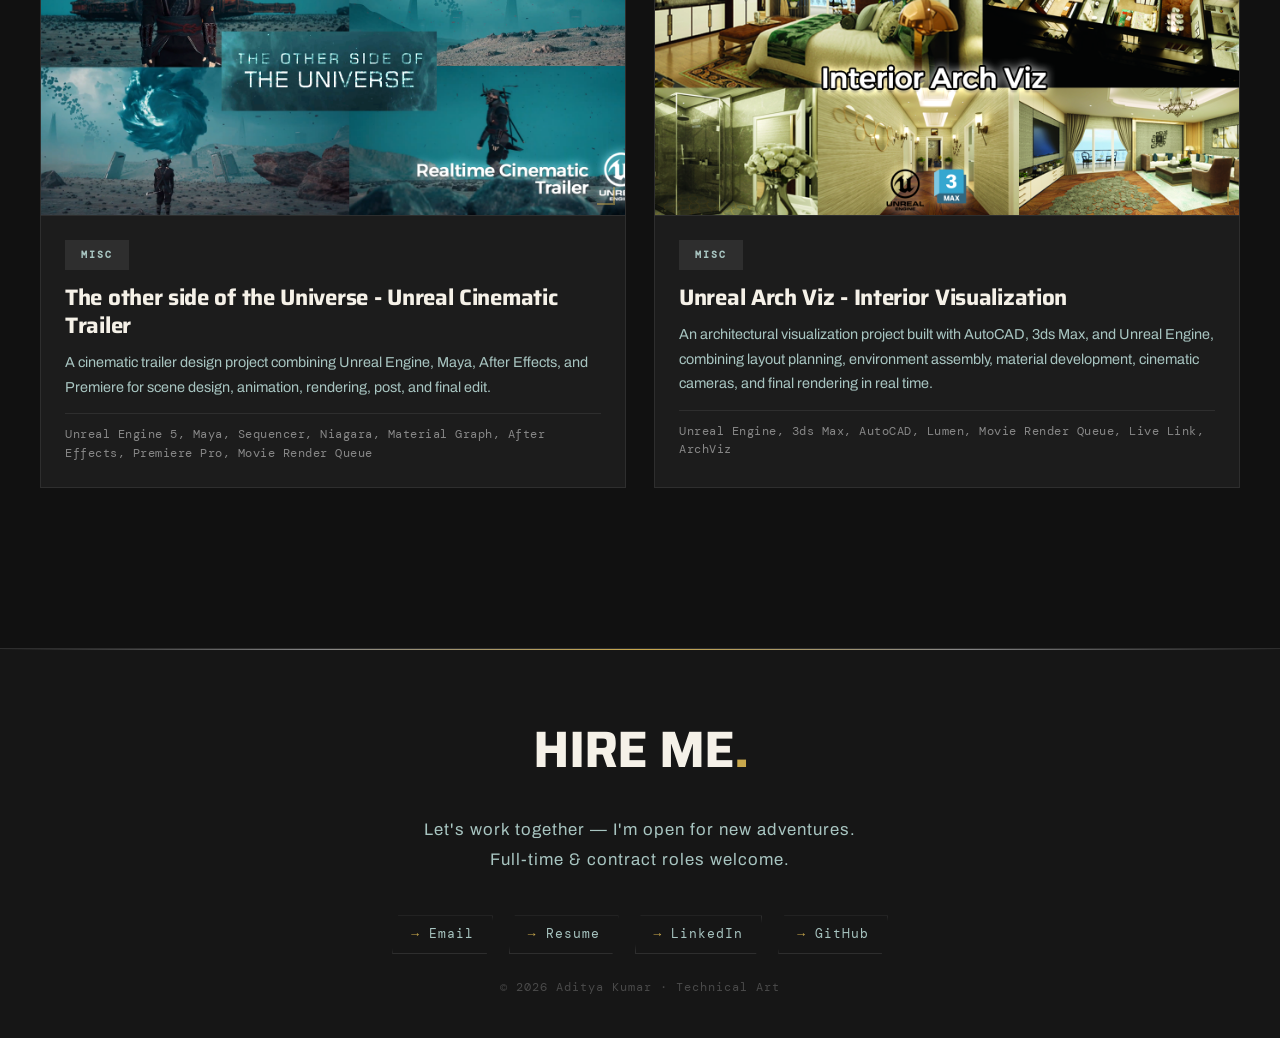
==== commit 78620d68: "updates" ====
--- a/index.html
+++ b/index.html
@@ -368,8 +368,9 @@
             <span class="subtitle-tag">Tool Creator</span>
         </div>
         <p class="intro-text">
-            Hey there! Welcome to my little space on the internet. I'm Aditya, a Tech Artist based in Mumbai, India, passionate about everything that blends art and technology.
-            I specialize in building robust pipelines, creating artist-friendly tools and shaders, and optimizing workflows for game development. Currently, I'm partnering with <strong>Supercell</strong> on the <i>Brawl Stars</i> extended team, focusing on tools, shader development, and pipeline enhancements, while providing end-to-end support from game asset creation to engine implementation.
+            Hey there! I'm Aditya, Tech Artist based in Mumbai, India, passionate about everything that blends art and technology.
+            I specialize in building robust pipelines, creating artist-friendly tools, shaders, rigs and optimizing workflows for game development. Currently, I'm working with <strong>Supercell</strong> on the <i>Brawl Stars</i> extended team, focusing on tools, shader development, and pipeline enhancements, while providing end-to-end support from game asset creation to engine implementation.
+            Core tech interests me and I’m currently deepening my knowledge in graphics programming and OpenGL. Feel free to reach out and say Hi!
         </p>
         <div class="social-links">
             <a href="mailto:aditya.techartist@gmail.com" class="social-link">Email</a>
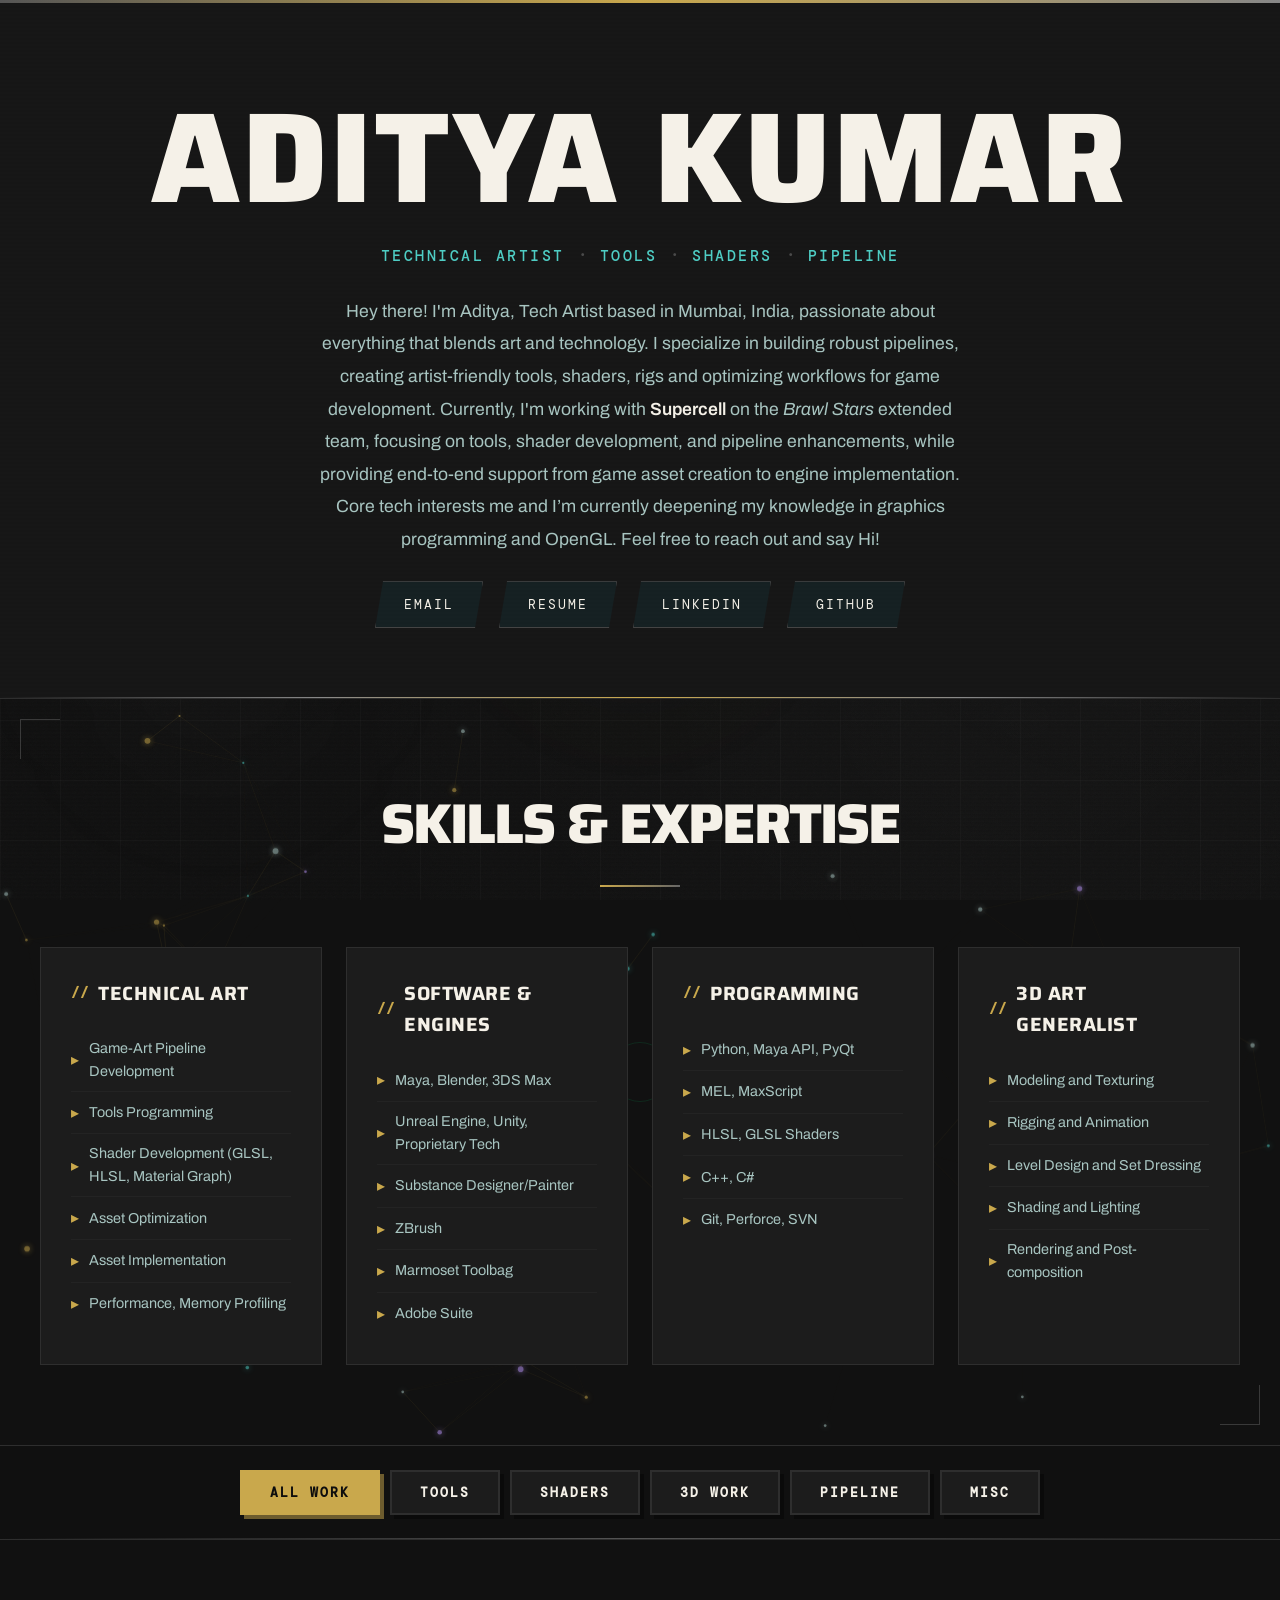
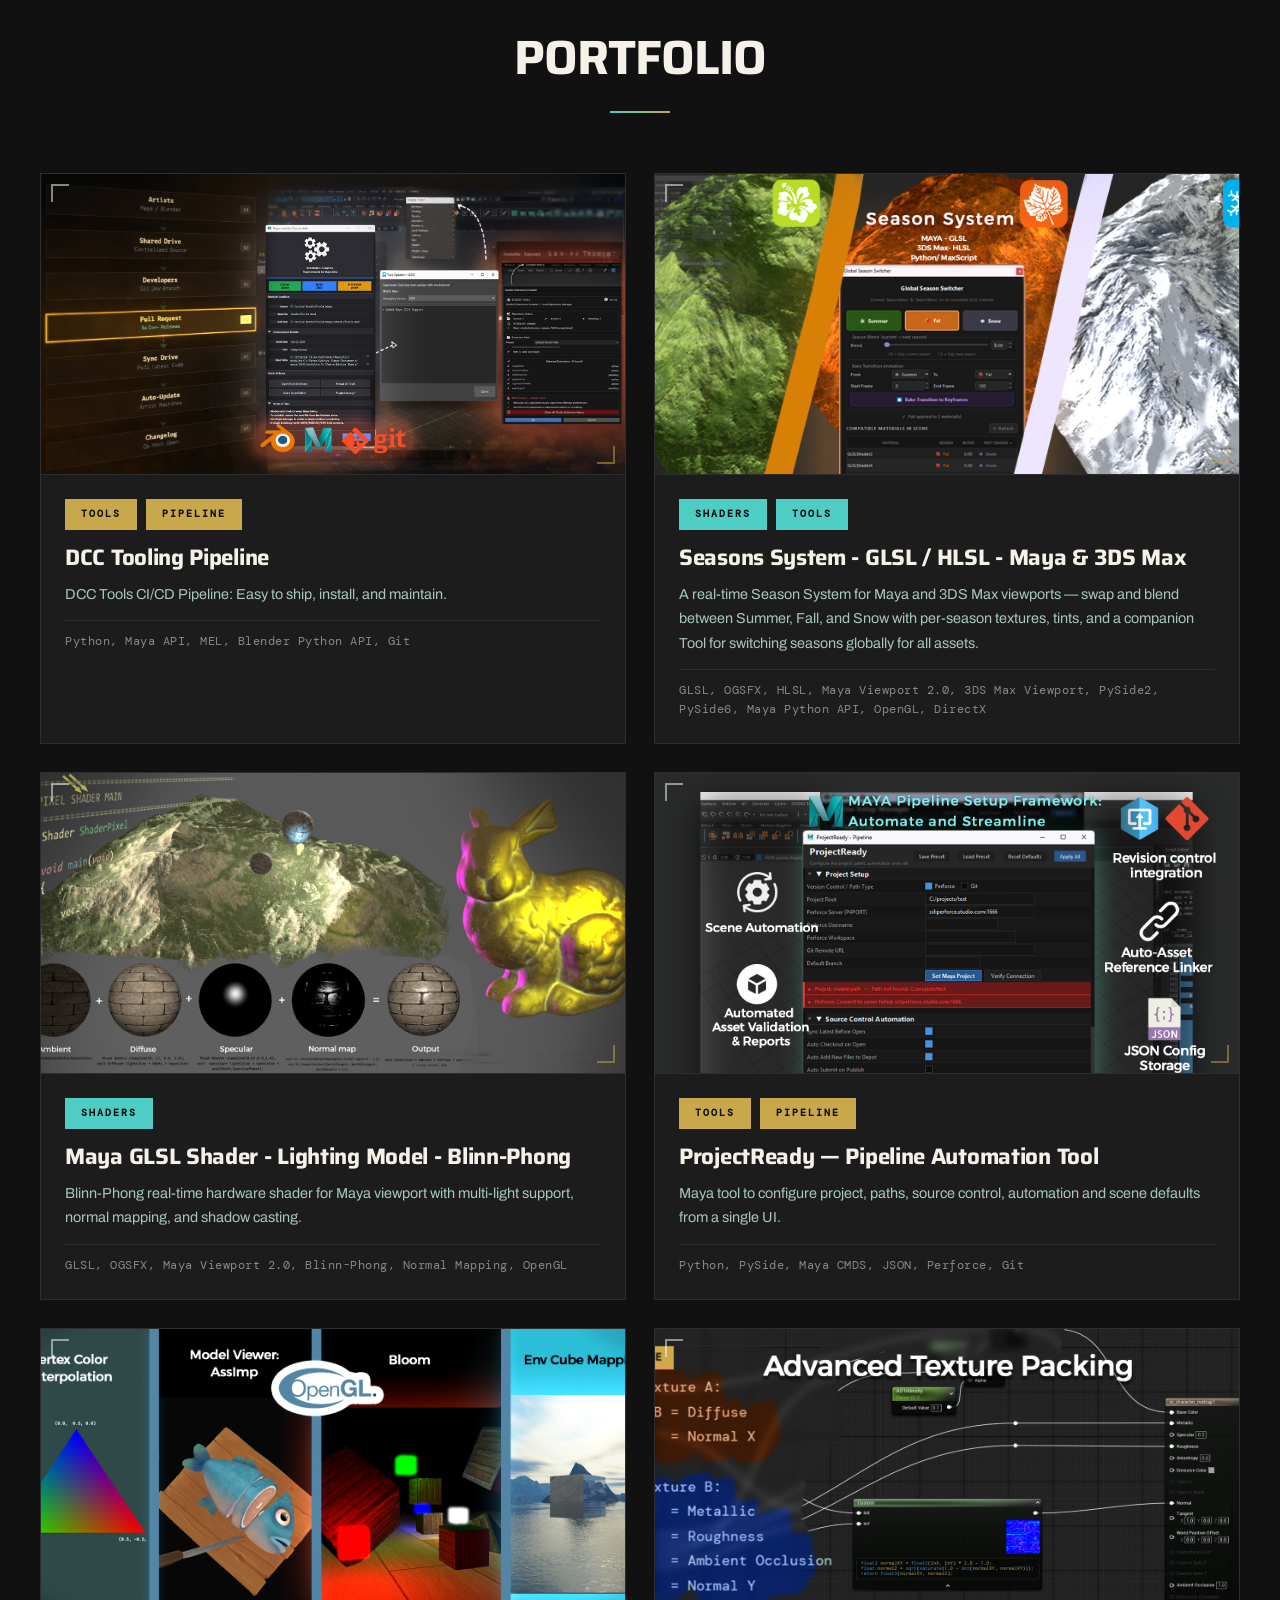
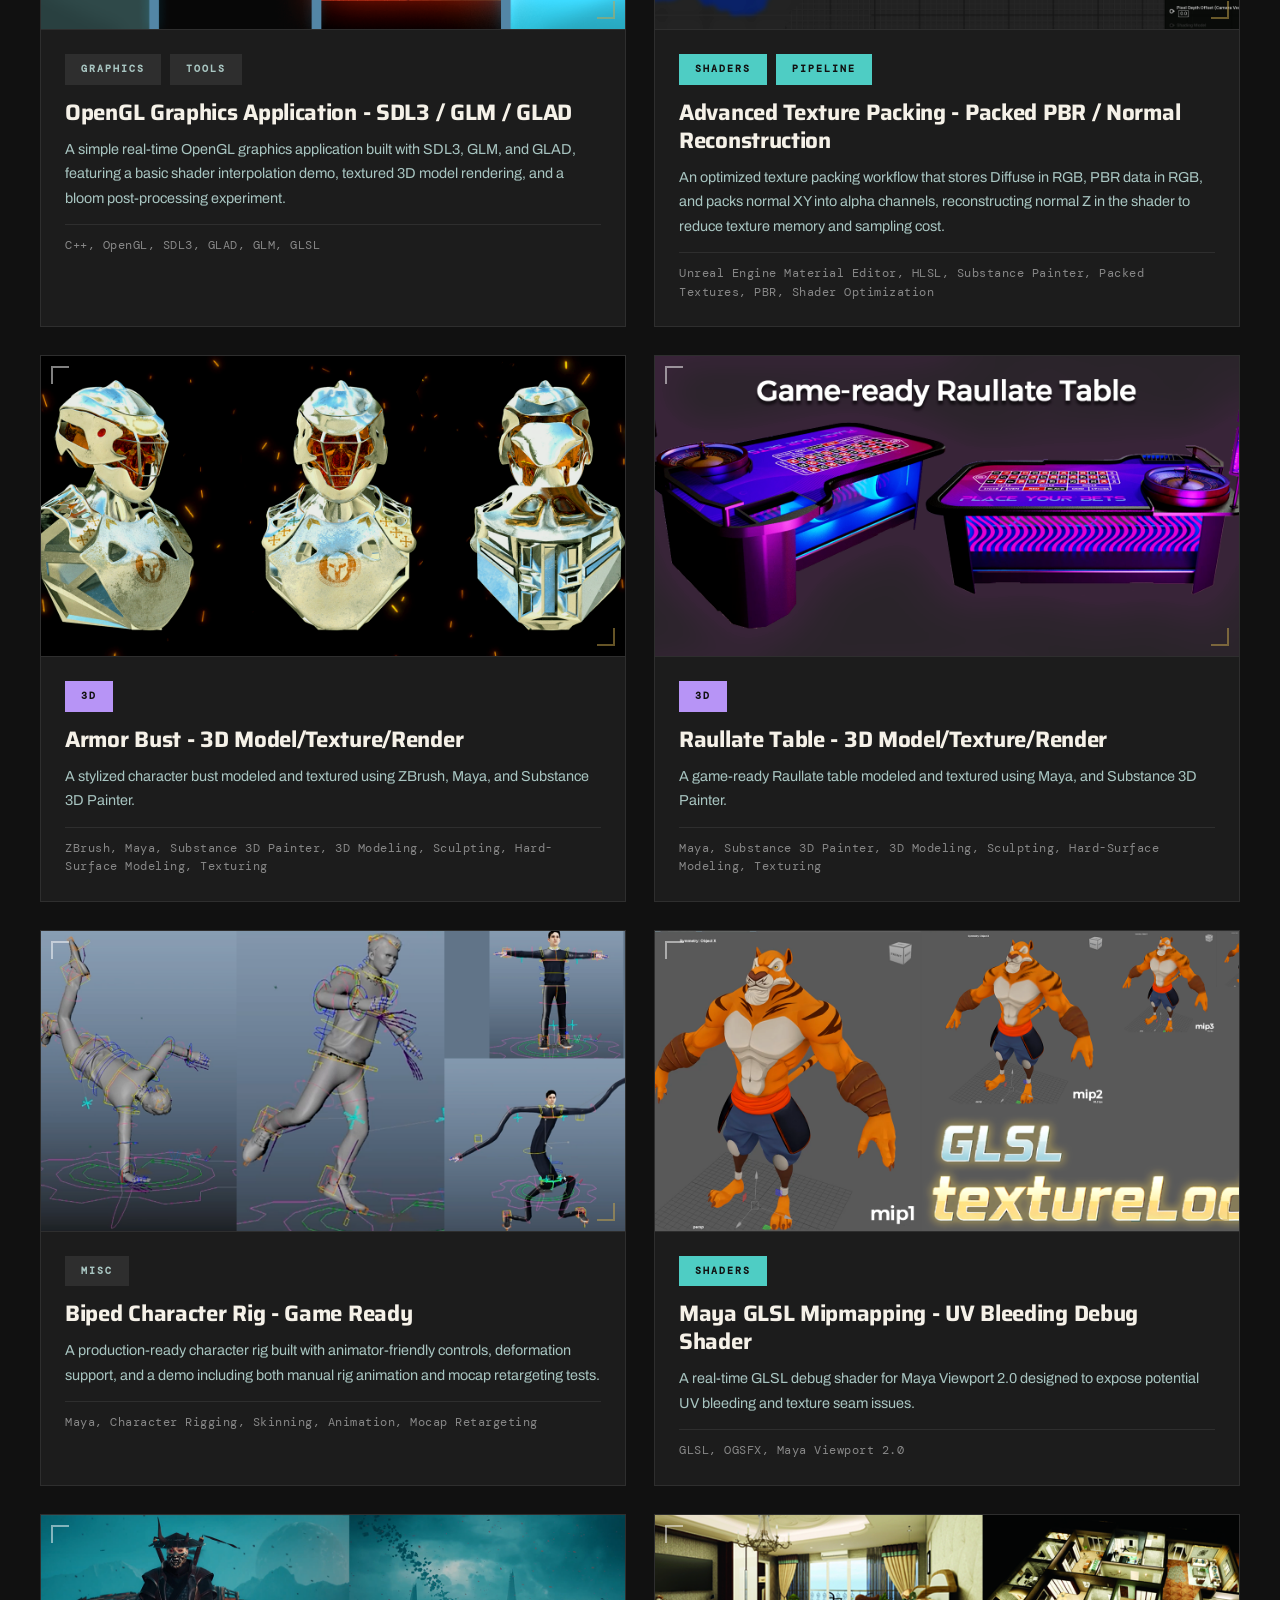
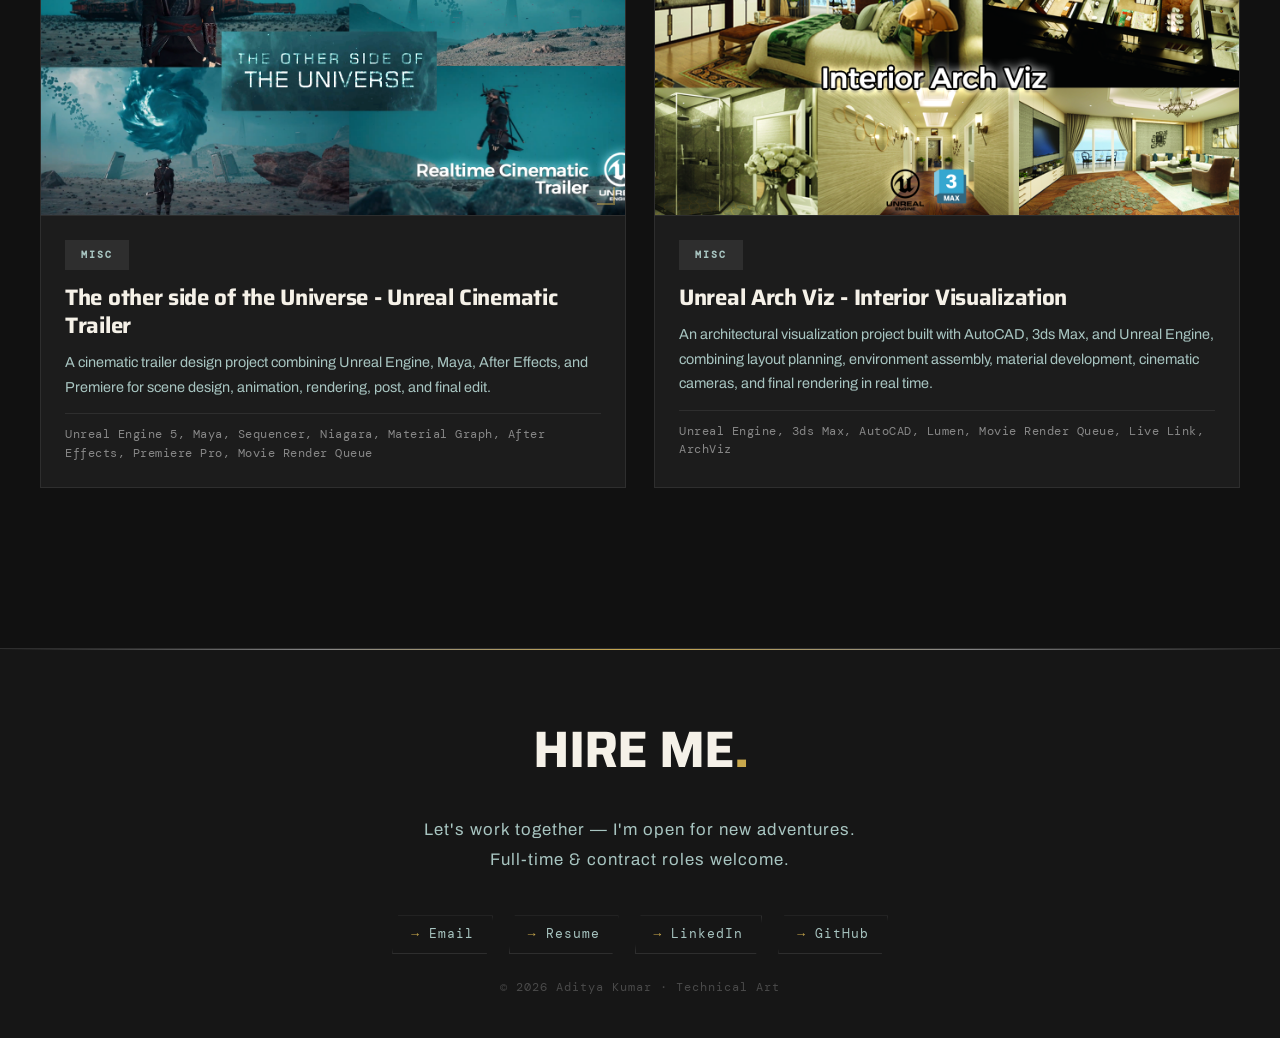
==== commit a59a90c1: "Update subtitle tags in index.html Replaced 'Pipeline Developer' and 'Tool Creator' with 'Tools', 'S" ====
--- a/index.html
+++ b/index.html
@@ -363,9 +363,11 @@
         <div class="subtitle-tags">
             <span class="subtitle-tag">Technical Artist</span>
             <span class="subtitle-sep">·</span>
-            <span class="subtitle-tag">Pipeline Developer</span>
+            <span class="subtitle-tag">Tools</span>
             <span class="subtitle-sep">·</span>
-            <span class="subtitle-tag">Tool Creator</span>
+            <span class="subtitle-tag">Shaders</span>
+            <span class="subtitle-sep">·</span>
+            <span class="subtitle-tag">Pipeline</span>
         </div>
         <p class="intro-text">
             Hey there! I'm Aditya, Tech Artist based in Mumbai, India, passionate about everything that blends art and technology.
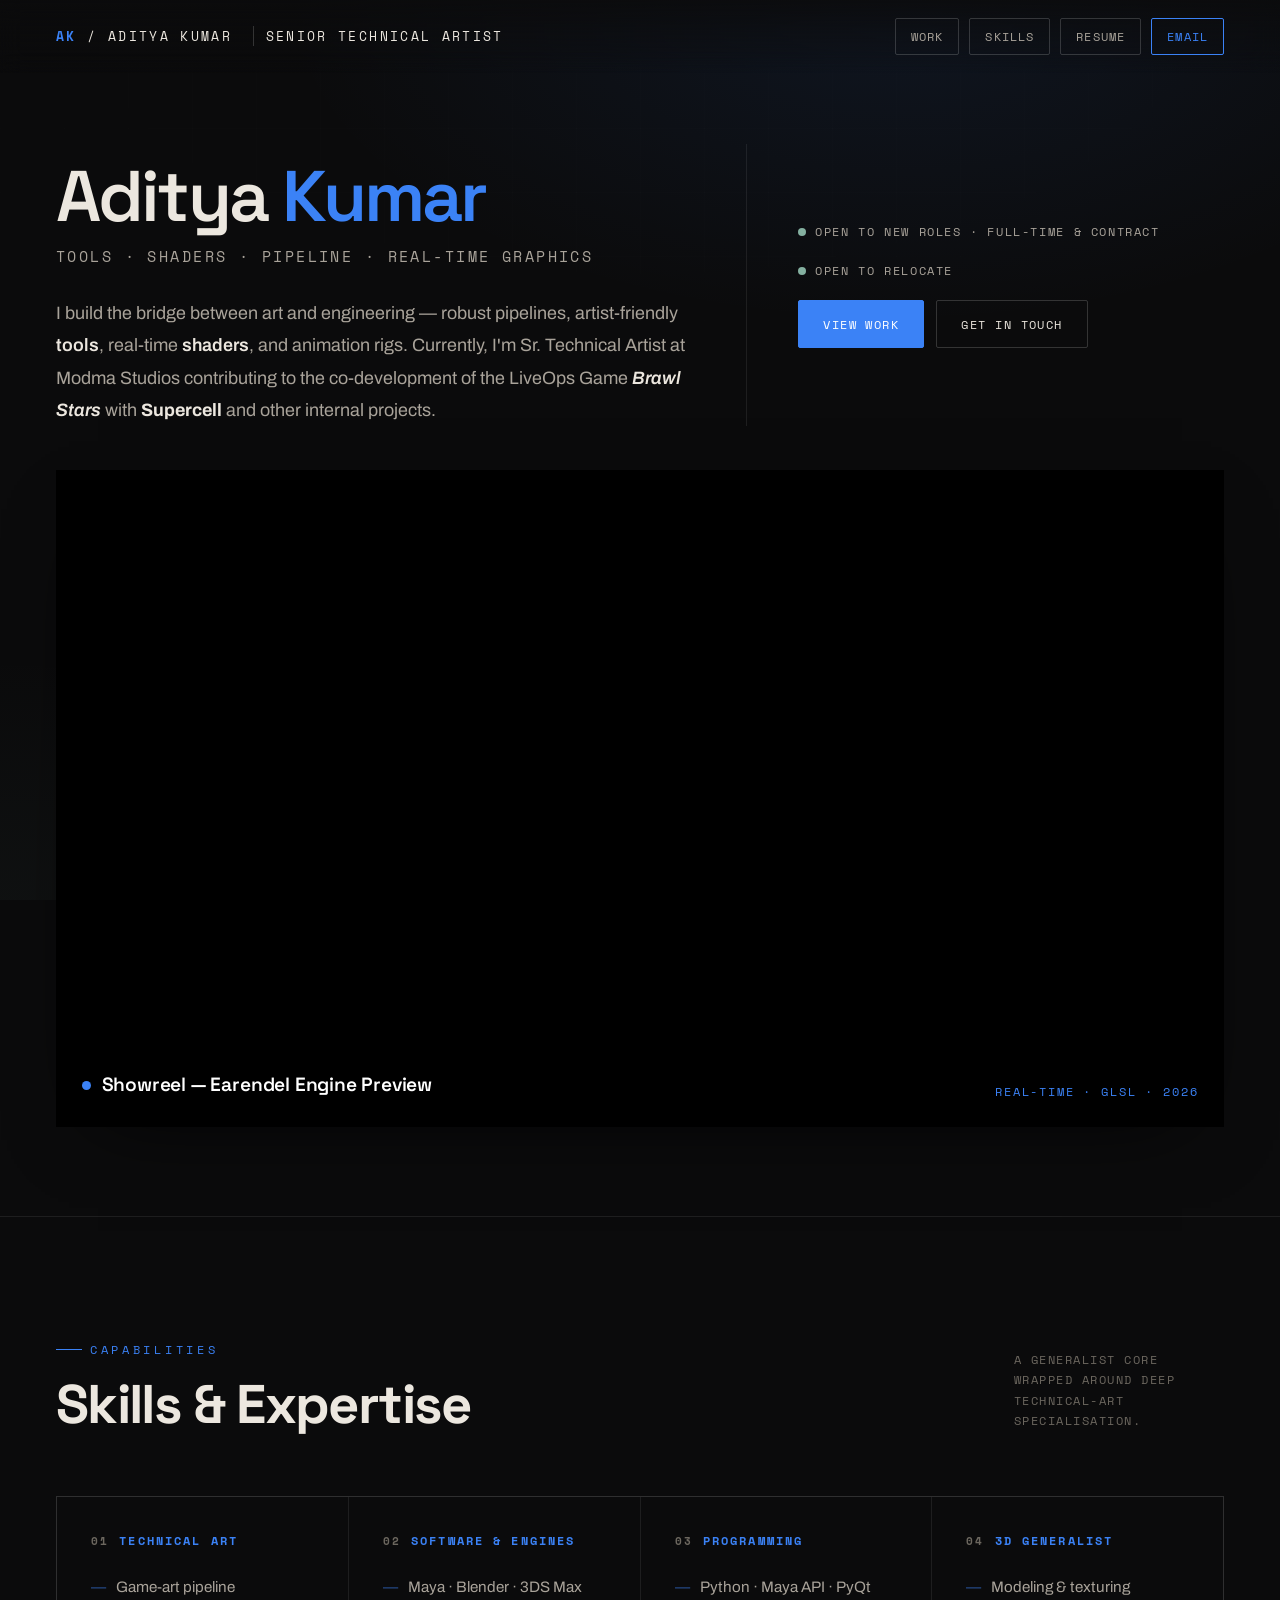
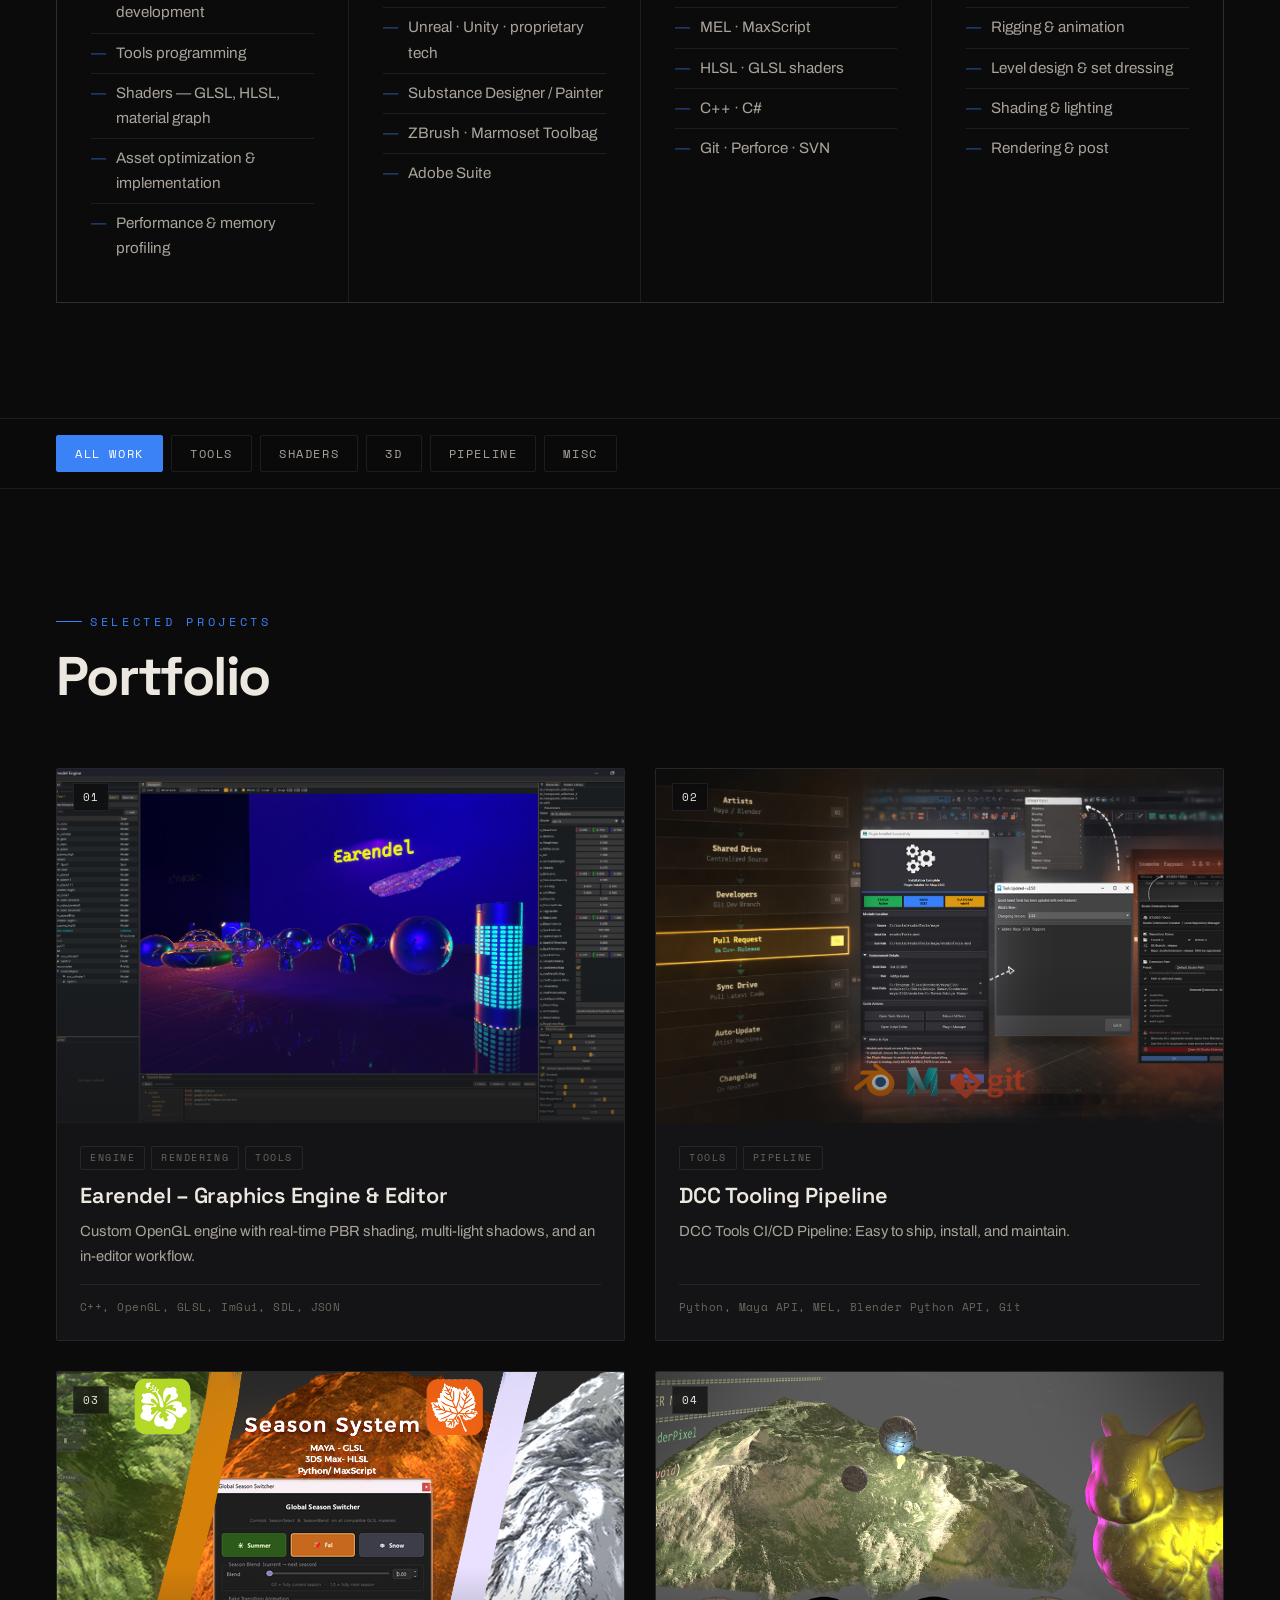
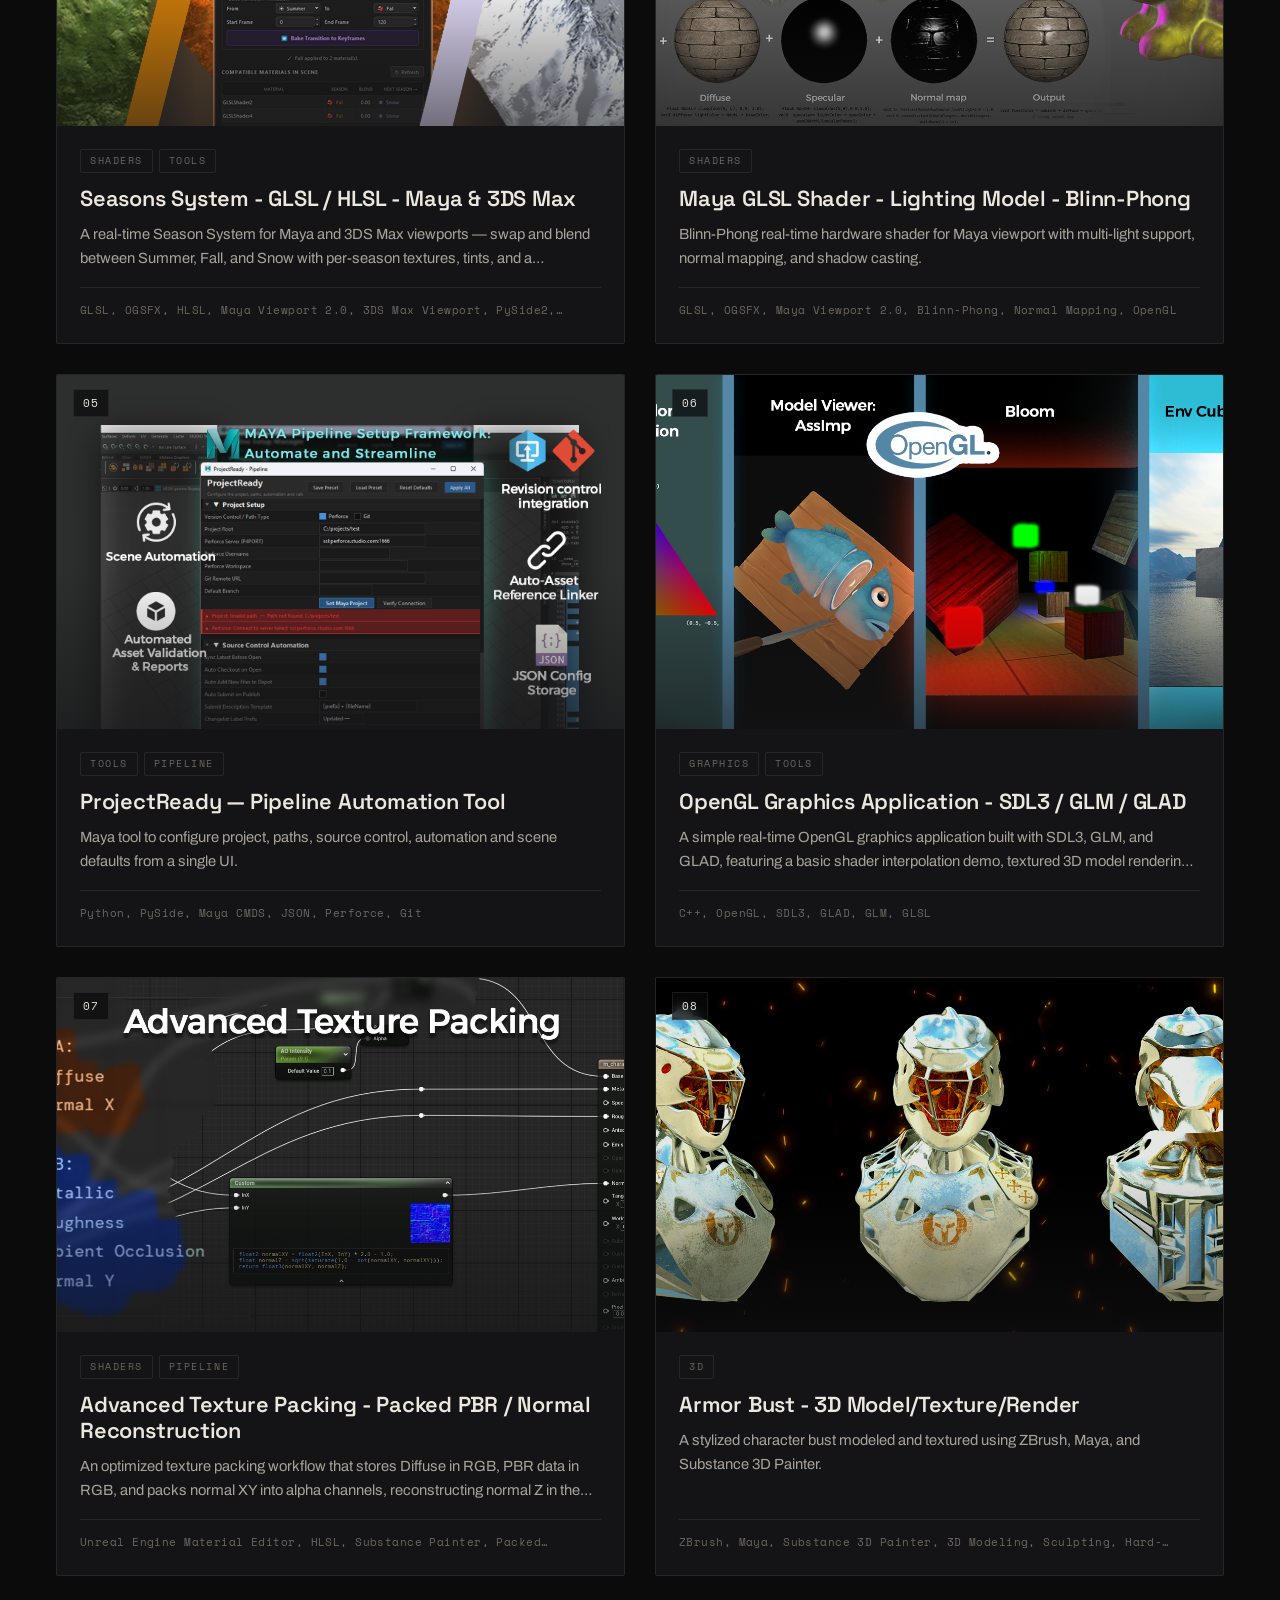
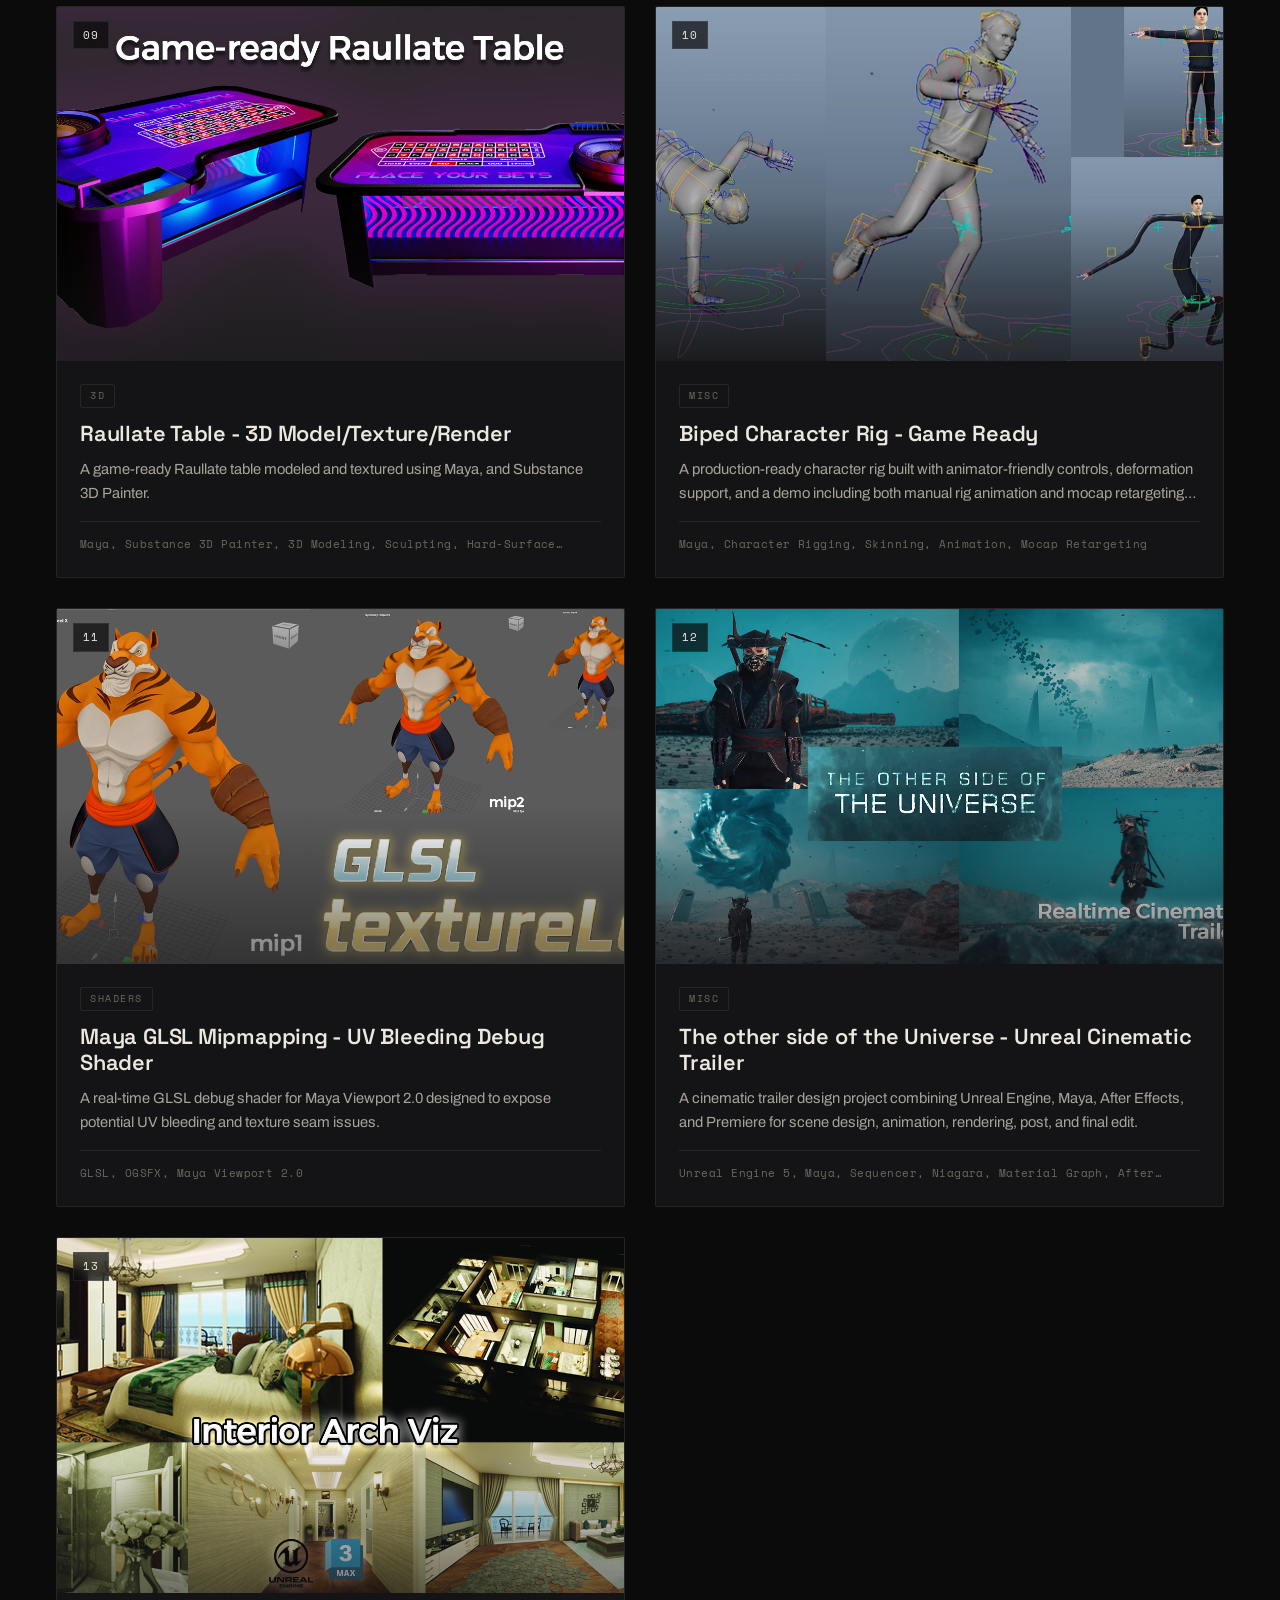
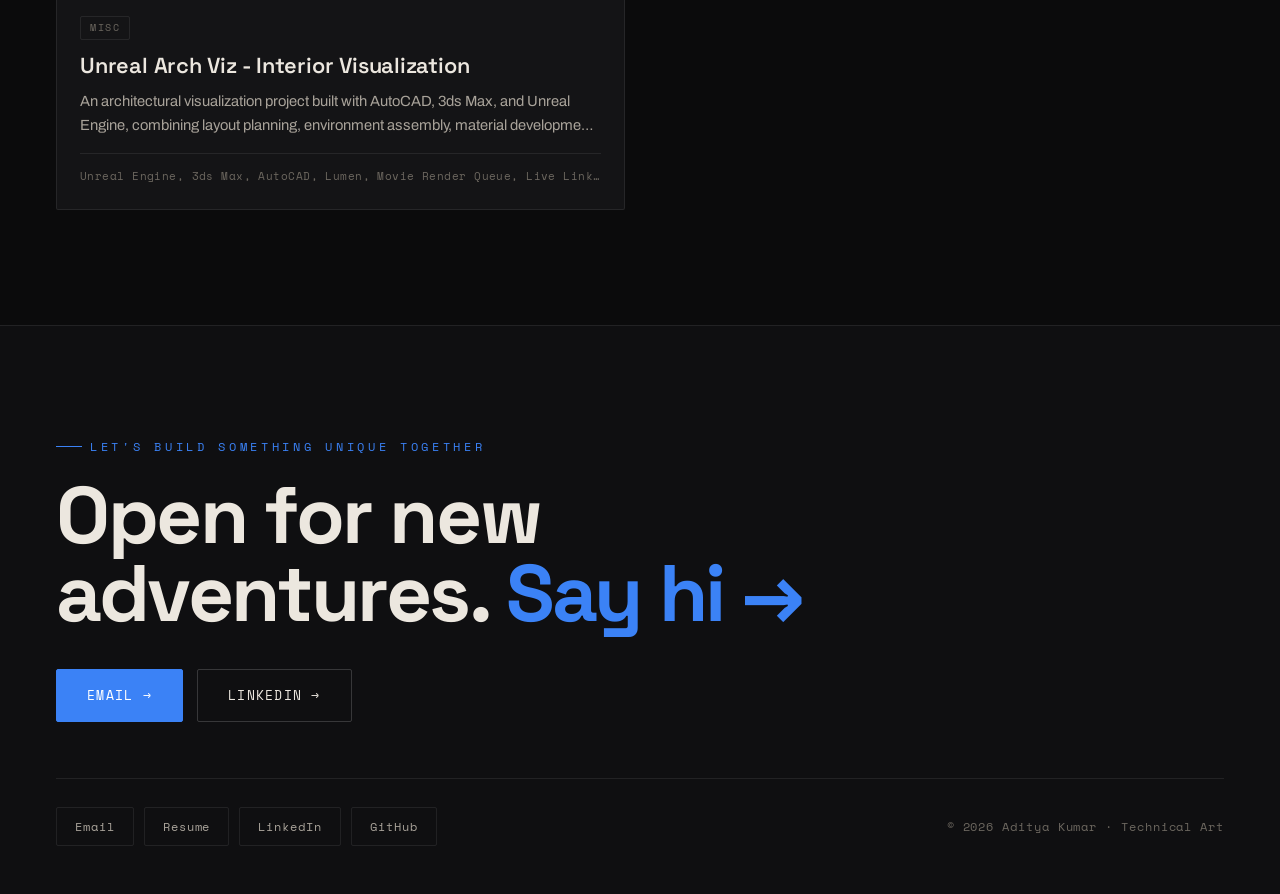
==== commit bde3bc7e: "Website upgrade" ====
--- a/index.html
+++ b/index.html
@@ -1,1076 +1,357 @@
 <!DOCTYPE html>
 <html lang="en">
 <head>
-    <script async src="https://www.googletagmanager.com/gtag/js?id=G-YCV9R69YSR"></script>
-    <script>
-        window.dataLayer = window.dataLayer || [];
-        function gtag() { dataLayer.push(arguments); }
-        gtag('js', new Date());
-        gtag('config', 'G-YCV9R69YSR');
-    </script>
-    <meta charset="UTF-8">
-    <meta name="viewport" content="width=device-width, initial-scale=1.0">
-    <title>Aditya Kumar - Technical Art</title>
-    <link href="https://fonts.googleapis.com/css2?family=DM+Mono:wght@300;400;500&family=Archivo:wght@300;400;600;700&family=Saira:wght@400;500;600;700;800;900&display=swap" rel="stylesheet">
-    <link href="https://fonts.cdnfonts.com/css/annotation-mono" rel="stylesheet">
-    <style>
-@import url('https://fonts.cdnfonts.com/css/nexa-pro');
-@import url('https://fonts.googleapis.com/css2?family=DM+Mono:wght@300;400;500&family=Archivo:wght@300;400;600;700&display=swap');
-
-* { margin: 0; padding: 0; box-sizing: border-box; }
-
+<meta charset="UTF-8">
+<meta name="viewport" content="width=device-width, initial-scale=1.0">
+<title>Aditya Kumar — Technical Artist</title>
+<link rel="preconnect" href="https://fonts.googleapis.com">
+<link rel="preconnect" href="https://fonts.gstatic.com" crossorigin>
+<link href="https://fonts.googleapis.com/css2?family=Space+Grotesk:wght@400;500;600;700&family=Archivo:wght@300;400;500;600&family=Space+Mono:wght@400;700&display=swap" rel="stylesheet">
+<link rel="stylesheet" href="app.css">
+<script>document.documentElement.classList.add('preanim');</script>
+<style>
 :root {
-    --bg:#111111; --bg2:#161616; --card-bg:#1c1c1c; --card-bg2:#202020;
-    --border:#2e2e2e; --rust:#c9a84c; --teal:#4ecdc4; --gold:#c9a84c;
-    --purple:#b794f6; --sage:#a8c5c1; --burnt-orange:#c9a84c; --dark-teal:#3dd9c5;
-    --warm-black:#f5f1e8; --cyan:#4ecdc4; --cyan-dim:#3ab5ad; --magenta:#c9a84c;
-    --magenta-dim:#b09040; --green:#a8c5c1; --green-dim:#88a5a1; --text:#f5f1e8;
-    --text-dim:#a8c5c1; --text-muted:#4a4a4a; --accent:#f5f1e8;
-    --accent-warm:#c9a84c; --border-glow:#c9a84c;
-}
-
-body { font-family:'Archivo',sans-serif; background:var(--bg); color:var(--text); line-height:1.6; overflow-x:hidden; }
-
-body::before { content:''; position:fixed; top:0; left:0; width:100%; height:100%; opacity:0.025; z-index:-1;
-    background-image:url('data:image/svg+xml;utf8,<svg xmlns="http://www.w3.org/2000/svg" width="200" height="200"><filter id="noise"><feTurbulence baseFrequency="0.9" numOctaves="3"/></filter><rect width="200" height="200" filter="url(%23noise)"/></svg>'); }
-
-.scanlines { position:fixed; top:0; left:0; width:100%; height:100%; pointer-events:none; z-index:9999;
-    background:repeating-linear-gradient(0deg,transparent,transparent 2px,rgba(255,255,255,0.008) 2px,rgba(255,255,255,0.008) 4px);
-    animation:scanMove 12s linear infinite; }
-@keyframes scanMove { 0%{background-position:0 0} 100%{background-position:0 100%} }
-
-.background-art { position:fixed; top:0; left:0; width:100%; height:100%; z-index:-2;
-    background: linear-gradient(rgba(255,255,255,0.02) 1px,transparent 1px),
-        linear-gradient(90deg,rgba(255,255,255,0.02) 1px,transparent 1px),
-        radial-gradient(ellipse at 20% 20%,rgba(255,255,255,0.03) 0%,transparent 50%),
-        radial-gradient(ellipse at 80% 80%,rgba(255,255,255,0.02) 0%,transparent 50%), var(--bg);
-    background-size:60px 60px,60px 60px,100% 100%,100% 100%,100% 100%; }
-
-.sine-wave { position:fixed; width:100%; height:100%; top:0; left:0; pointer-events:none; z-index:-1;
-    background: radial-gradient(circle at 10% 50%,rgba(255,255,255,0.02) 0%,transparent 30%),
-        radial-gradient(circle at 90% 50%,rgba(255,255,255,0.02) 0%,transparent 30%);
-    animation:ambientShift 15s ease-in-out infinite alternate; }
-@keyframes ambientShift { 0%{opacity:0.6} 100%{opacity:1} }
-
-.vertex-points { position:fixed; width:100%; height:100%; top:0; left:0; pointer-events:none; z-index:-1; }
-.vertex-point { position:absolute; width:2px; height:2px; border-radius:50%; opacity:0; animation:vertexFloat 8s ease-in-out infinite; }
-.vertex-point:nth-child(1){top:20%;left:10%;background:var(--cyan);box-shadow:0 0 6px var(--cyan);animation-duration:12s}
-.vertex-point:nth-child(2){top:40%;left:85%;background:var(--magenta);box-shadow:0 0 6px var(--magenta);animation-delay:1s;animation-duration:10s}
-.vertex-point:nth-child(3){top:65%;left:25%;background:var(--green);box-shadow:0 0 6px var(--green);animation-delay:2s;animation-duration:14s}
-.vertex-point:nth-child(4){top:15%;left:70%;background:var(--cyan);box-shadow:0 0 6px var(--cyan);animation-delay:0.5s;animation-duration:11s}
-.vertex-point:nth-child(5){top:80%;left:60%;background:var(--magenta);box-shadow:0 0 6px var(--magenta);animation-delay:1.5s;animation-duration:13s}
-.vertex-point:nth-child(6){top:35%;left:45%;background:var(--green);box-shadow:0 0 6px var(--green);animation-delay:2.5s;animation-duration:9s}
-.vertex-point:nth-child(7){top:70%;left:15%;background:var(--cyan);box-shadow:0 0 6px var(--cyan);animation-delay:3s;animation-duration:15s}
-.vertex-point:nth-child(8){top:25%;left:90%;background:var(--magenta);box-shadow:0 0 6px var(--magenta);animation-delay:1.8s;animation-duration:11s}
-@keyframes vertexFloat { 0%,100%{opacity:0;transform:translate(0,0) scale(1)} 10%{opacity:0.6} 50%{opacity:1;transform:translate(20px,-30px) scale(2)} 90%{opacity:0.6} }
-
-.shader-lines { position:fixed; width:100%; height:100%; top:0; left:0; pointer-events:none; z-index:-1; overflow:hidden; }
-.shader-line { position:absolute; height:1px; background:linear-gradient(90deg,transparent,var(--color,var(--cyan)),transparent); opacity:0; animation:lineFlow 12s linear infinite; }
-.shader-line:nth-child(1){top:15%;width:40%;left:-40%;--color:var(--cyan);animation-delay:0s}
-.shader-line:nth-child(2){top:45%;width:35%;left:-35%;--color:var(--magenta);animation-delay:4s}
-.shader-line:nth-child(3){top:75%;width:50%;left:-50%;--color:var(--green);animation-delay:8s}
-.shader-line:nth-child(4){top:30%;width:45%;left:-45%;--color:var(--cyan);animation-delay:2s}
-.shader-line:nth-child(5){top:60%;width:38%;left:-38%;--color:var(--magenta);animation-delay:6s}
-@keyframes lineFlow { 0%{left:-50%;opacity:0} 10%{opacity:0.4} 90%{opacity:0.2} 100%{left:110%;opacity:0} }
-
-.gradient-orb { position:fixed; border-radius:50%; pointer-events:none; z-index:-1; filter:blur(80px); animation:orbPulse 20s ease-in-out infinite; }
-.gradient-orb-1{width:400px;height:400px;background:radial-gradient(circle,rgba(255,255,255,0.03),transparent);top:-10%;right:5%}
-.gradient-orb-2{width:300px;height:300px;background:radial-gradient(circle,rgba(200,200,200,0.03),transparent);bottom:10%;left:5%;animation-delay:7s}
-.gradient-orb-3{width:250px;height:250px;background:radial-gradient(circle,rgba(201,168,76,0.04),transparent);top:50%;left:40%;animation-delay:3s}
-@keyframes orbPulse { 0%,100%{transform:translate(0,0) scale(1)} 33%{transform:translate(30px,-20px) scale(1.15)} 66%{transform:translate(-20px,30px) scale(0.9)} }
-
-/* HEADER */
-header { padding:100px 40px 70px; text-align:center; position:relative; border-bottom:1px solid var(--border); background:var(--bg2); overflow:hidden; }
-header::before { content:''; position:absolute; bottom:0; left:0; right:0; height:1px; background:linear-gradient(90deg,transparent,#888,var(--accent-warm),#888,transparent); animation:borderGlow 4s ease-in-out infinite; }
-@keyframes borderGlow { 0%,100%{opacity:0.5} 50%{opacity:1} }
-.header-deco { position:absolute; top:0; left:0; right:0; height:3px; background:linear-gradient(90deg,#555,var(--accent-warm),#888,var(--accent-warm),#555); background-size:200% 100%; animation:gradientFlow 3s linear infinite; }
-@keyframes gradientFlow { 0%{background-position:0% 50%} 100%{background-position:200% 50%} }
-.hero { max-width:1000px; margin:0 auto; }
-h1 { font-family:'Saira',sans-serif; font-size:clamp(4rem,11vw,8rem); font-weight:800; letter-spacing:2px; margin-bottom:25px; color:var(--text); text-transform:uppercase; position:relative; display:block; line-height:0.9; }
-h1::before,h1::after { content:none; }
-.subtitle-tags { display:flex; align-items:center; justify-content:center; gap:12px; flex-wrap:wrap; }
-.subtitle-tag { font-family:'DM Mono',monospace; font-size:0.94rem; font-weight:500; letter-spacing:2.5px; text-transform:uppercase; color:var(--teal); }
-.subtitle-sep { color:var(--text-muted); font-size:1.2rem; font-family:'DM Mono',monospace; }
-.intro-text { max-width:680px; margin:25px auto 0; font-size:clamp(0.95rem,2vw,1.1rem); line-height:1.85; color:var(--text-dim); padding:0 20px; }
-.intro-text strong { color:var(--text); font-weight:600; }
-.social-links { display:flex; gap:16px; justify-content:center; margin-top:25px; flex-wrap:wrap; }
-.social-link { color:var(--text); text-decoration:none; padding:12px 28px; border:1px solid #444; font-family:'DM Mono',monospace; font-size:0.82rem; letter-spacing:2px; text-transform:uppercase; position:relative; overflow:hidden; transition:all 0.3s; background:rgba(0,212,255,0.05); clip-path:polygon(8px 0%,100% 0%,calc(100% - 8px) 100%,0% 100%); }
-.social-link::before { content:''; position:absolute; top:0; left:-100%; width:100%; height:100%; background:var(--accent-warm); transition:left 0.3s; z-index:-1; }
-.social-link:hover { color:#111; border-color:var(--accent-warm); }
-.social-link:hover::before { left:0; }
-
-/* SKILLS */
-.skills-section { padding:80px 40px; background:transparent; border-bottom:1px solid var(--border); position:relative; overflow:hidden; }
-.skill-decoration { position:absolute; pointer-events:none; }
-.skill-decoration-1 { top:20px; left:20px; width:40px; height:40px; border-top:1px solid #555; border-left:1px solid #555; opacity:0.6; }
-.skill-decoration-2 { bottom:20px; right:20px; width:40px; height:40px; border-bottom:1px solid #555; border-right:1px solid #555; opacity:0.6; }
-.skill-decoration-3 { top:50%; left:50%; width:60px; height:60px; border:1px solid rgba(0,255,136,0.1); border-radius:50%; transform:translate(-50%,-50%); }
-.skills-container { max-width:1200px; margin:0 auto; position:relative; z-index:1; }
-.skills-title { font-family:'Saira',sans-serif; font-size:clamp(2rem,5vw,3.5rem); font-weight:800; text-align:center; margin-bottom:60px; color:var(--text); text-transform:uppercase; letter-spacing:-2px; }
-.skills-title::after { content:''; display:block; width:80px; height:2px; margin:16px auto 0; background:linear-gradient(90deg,var(--accent-warm),#666); }
-.skills-grid { display:grid; grid-template-columns:repeat(auto-fit,minmax(260px,1fr)); gap:24px; }
-.skill-category { background:var(--card-bg); border:1px solid var(--border); padding:30px; transition:all 0.3s; position:relative; overflow:hidden; }
-.skill-category-title { font-family:'Saira',sans-serif; font-size:1.2rem; font-weight:700; margin-bottom:20px; color:var(--text); text-transform:uppercase; letter-spacing:0.5px; display:flex; align-items:center; gap:10px; }
-.skill-category-title::before { content:'//'; color:var(--accent-warm); font-family:'DM Mono',monospace; font-size:0.85rem; }
-.skill-list { list-style:none; }
-.skill-item { padding:8px 0; color:var(--text-dim); font-size:0.9rem; display:flex; align-items:center; gap:10px; border-bottom:1px solid rgba(255,255,255,0.03); }
-.skill-item:last-child { border-bottom:none; }
-.skill-item::before { content:'▸'; color:var(--accent-warm); font-size:1rem; flex-shrink:0; }
-.skills-vertex-canvas { position:absolute; top:0; left:0; width:100%; height:100%; pointer-events:none; z-index:0; opacity:0.55; }
-
-/* NAV */
-nav { padding:24px 20px; text-align:center; position:sticky; top:0; background:rgba(17,17,17,0.97); backdrop-filter:blur(20px); z-index:500; border-bottom:1px solid var(--border); }
-nav::after { content:''; display:block; position:absolute; bottom:0; left:0; right:0; height:1px; background:linear-gradient(90deg,transparent,#555,transparent); }
-.filter-buttons { display:flex; flex-wrap:wrap; gap:10px; justify-content:center; max-width:900px; margin:0 auto; }
-.filter-btn { padding:12px 28px; background:var(--card-bg); color:var(--text); border:2px solid var(--border); cursor:pointer; font-size:0.82rem; font-weight:600; letter-spacing:2px; font-family:'DM Mono',monospace; text-transform:uppercase; transition:all 0.2s; position:relative; overflow:hidden; box-shadow:4px 4px 0 rgba(0,0,0,0.4); }
-.filter-btn::before { content:''; position:absolute; inset:0; background:rgba(0,212,255,0.08); opacity:0; transition:opacity 0.25s; }
-.filter-btn:hover { color:var(--text); border-color:var(--rust); transform:translate(2px,2px); box-shadow:2px 2px 0 rgba(0,0,0,0.4); }
-.filter-btn:hover::before { opacity:1; }
-.filter-btn.active { background:var(--rust); color:#0d0d0d; border-color:var(--rust); font-weight:700; box-shadow:4px 4px 0 rgba(201,168,76,0.5); transform:none; }
-
-/* PORTFOLIO */
-.portfolio-container { max-width:1400px; margin:0 auto; padding:80px 40px; }
-.section-title { font-family:'Saira',sans-serif; font-size:clamp(2rem,5vw,3rem); font-weight:700; margin-bottom:60px; text-align:center; color:var(--text); text-transform:uppercase; letter-spacing:-1px; }
-.section-title::after { content:''; display:block; width:60px; height:2px; margin:14px auto 0; background:linear-gradient(90deg,var(--cyan),var(--magenta)); }
-.portfolio-grid { display:grid; grid-template-columns:repeat(2,1fr); gap:28px; }
-.portfolio-item { background:var(--card-bg); border:1px solid var(--border); cursor:pointer; transition:all 0.3s; position:relative; overflow:hidden; }
-.portfolio-item .card-dashed-outline { position:absolute; inset:-7px; border:2px dashed transparent; pointer-events:none; transition:border-color 0.3s,opacity 0.3s; z-index:10; opacity:0; }
-.portfolio-item:hover .card-dashed-outline { border-color:var(--rust); opacity:1; }
-.portfolio-item::before { content:''; position:absolute; top:0; left:0; right:0; height:2px; background:linear-gradient(90deg,var(--rust),var(--gold)); transform:scaleX(0); transform-origin:left; transition:transform 0.3s; z-index:2; }
-.portfolio-item::after { content:''; position:absolute; inset:0; box-shadow:inset 0 0 0 1px rgba(0,212,255,0); transition:box-shadow 0.3s; pointer-events:none; z-index:2; }
-.portfolio-item:hover { transform:translateY(-6px); border-color:rgba(201,168,76,0.5); box-shadow:8px 8px 0 rgba(201,168,76,0.2),0 20px 50px rgba(0,0,0,0.7),0 0 40px rgba(255,211,61,0.08); }
-.portfolio-item:hover::before { transform:scaleX(1); }
-.portfolio-item:hover::after { box-shadow:inset 0 0 0 1px rgba(0,212,255,0.2); }
-.thumbnail-wrapper { position:relative; overflow:hidden; border-bottom:1px solid var(--border); }
-.thumbnail-wrapper::before,.thumbnail-wrapper::after { content:''; position:absolute; width:16px; height:16px; z-index:3; }
-.thumbnail-wrapper::before { top:10px; left:10px; border-top:2px solid rgba(255,255,255,0.5); border-left:2px solid rgba(255,255,255,0.5); }
-.thumbnail-wrapper::after { bottom:10px; right:10px; border-bottom:2px solid rgba(201,168,76,0.5); border-right:2px solid rgba(201,168,76,0.5); }
-.thumbnail { width:100%; height:300px; object-fit:cover; transition:transform 0.5s,filter 0.5s; filter:saturate(1.0) contrast(1.05); display:block; }
-.portfolio-item:hover .thumbnail { transform:scale(1.08); filter:saturate(1.15) contrast(1.1) brightness(1.05); }
-.card-content { padding:24px; }
-.category-tag { display:inline-block; padding:5px 14px; font-size:0.65rem; font-weight:700; font-family:'DM Mono',monospace; margin-bottom:6px; margin-right:6px; text-transform:uppercase; letter-spacing:2px; background:var(--border); border:2px solid var(--border); color:var(--text-dim); }
-.portfolio-item[data-category="tools"] .category-tag { background:var(--rust); border-color:var(--rust); color:#111; }
-.portfolio-item[data-category="shaders"] .category-tag { background:var(--teal); border-color:var(--teal); color:#111; }
-.portfolio-item[data-category="3d"] .category-tag { background:var(--purple); border-color:var(--purple); color:#111; }
-.portfolio-item[data-category="pipeline"] .category-tag { background:var(--gold); border-color:var(--gold); color:#111; }
-.portfolio-item[data-category="other"] .category-tag { background:var(--sage); border-color:var(--sage); color:#111; }
-.card-title { font-family:'Saira',sans-serif; font-size:1.4rem; font-weight:700; margin-bottom:10px; margin-top:8px; color:var(--text); letter-spacing:-0.3px; line-height:1.25; }
-.card-description { color:var(--text-dim); font-size:0.9rem; line-height:1.7; display:-webkit-box; -webkit-line-clamp:3; -webkit-box-orient:vertical; overflow:hidden; margin-bottom:14px; }
-.card-technologies { font-family:'DM Mono',monospace; font-size:0.72rem; color:#888; padding-top:12px; border-top:1px solid var(--border); letter-spacing:0.5px; }
-
-/* MODAL */
-.modal { display:none; position:fixed; top:0; left:0; width:100%; height:100%; background:rgba(0,0,0,0.92); backdrop-filter:blur(8px); z-index:1000; animation:fadeIn 0.25s; }
-.modal.active { display:block; }
-.modal-wrapper { height:100%; display:flex; align-items:center; justify-content:center; padding:10px 12px; overflow:hidden; }
-.modal-content { background:var(--card-bg2); max-width:1440px; width:96%; max-height:94vh; border:1px solid var(--border); position:relative; animation:slideUp 0.35s ease-out; margin:auto; box-shadow:0 0 80px rgba(0,0,0,0.8),0 0 1px rgba(255,255,255,0.1); display:flex; flex-direction:column; overflow:hidden; }
-.modal-content::before { content:''; position:absolute; top:0; left:0; right:0; height:2px; background:linear-gradient(90deg,var(--accent-warm),#888,var(--accent-warm)); }
-@keyframes fadeIn  { from{opacity:0} to{opacity:1} }
-@keyframes slideUp { from{opacity:0;transform:translateY(40px)} to{opacity:1;transform:translateY(0)} }
-.modal-close { position:absolute; top:12px; right:16px; width:36px; height:36px; background:transparent; color:#ff4444; border:1px solid #ff4444; cursor:pointer; font-size:1.3rem; display:flex; align-items:center; justify-content:center; z-index:101; transition:all 0.25s; font-family:'DM Mono',monospace; }
-.modal-close:hover { background:#ff4444; color:#fff; transform:rotate(90deg); }
-.modal-header { padding:20px 30px; border-bottom:1px solid var(--border); background:#1a1a1a; position:relative; z-index:100; flex-shrink:0; }
-.modal-header h3 { font-family:'DM Mono',monospace; font-size:0.75rem; color:var(--accent-warm); text-transform:uppercase; letter-spacing:3px; }
-.modal-image-wrapper { position:relative; border-bottom:1px solid var(--border); }
-.modal-image { width:100%; height:500px; object-fit:cover; display:block; }
-.modal-image-wrapper::before { content:''; position:absolute; top:12px; left:12px; width:24px; height:24px; border-top:2px solid rgba(255,255,255,0.4); border-left:2px solid rgba(255,255,255,0.4); }
-.modal-image-wrapper::after  { content:''; position:absolute; top:12px; right:12px; width:24px; height:24px; border-top:2px solid rgba(201,168,76,0.4); border-right:2px solid rgba(201,168,76,0.4); }
-.corner-tl { position:absolute; bottom:12px; left:12px; width:24px; height:24px; border-bottom:2px solid rgba(255,255,255,0.4); border-left:2px solid rgba(255,255,255,0.4); }
-.corner-br { position:absolute; bottom:12px; right:12px; width:24px; height:24px; border-bottom:2px solid rgba(201,168,76,0.4); border-right:2px solid rgba(201,168,76,0.4); }
-.modal-body { padding:40px 45px; box-sizing:border-box; overflow-wrap:break-word; word-break:break-word; overflow-y:auto; flex:1; scrollbar-width:thin; scrollbar-color:#444 #1a1a1a; }
-.modal-body::-webkit-scrollbar { width:6px; }
-.modal-body::-webkit-scrollbar-track { background:#1a1a1a; }
-.modal-body::-webkit-scrollbar-thumb { background:#444; border-radius:3px; }
-.modal-body::-webkit-scrollbar-thumb:hover { background:var(--accent-warm); }
-.modal-category { display:inline-block; padding:5px 16px; margin-bottom:18px; margin-top:24px; background:rgba(201,168,76,0.1); color:var(--accent-warm); font-size:0.7rem; font-weight:700; font-family:'DM Mono',monospace; text-transform:uppercase; letter-spacing:2px; border:1px solid var(--cyan); }
-.modal-title { font-family:'Saira',sans-serif; font-size:2.4rem; font-weight:800; margin-bottom:24px; color:var(--text); letter-spacing:-1px; line-height:1.1; }
-.modal-description { color:var(--text-dim); font-size:1.05rem; line-height:1.9; margin-bottom:32px; border-left:3px solid var(--accent-warm); padding-left:22px; overflow-wrap:break-word; word-break:break-word; }
-.modal-details { border-top:1px solid var(--border); padding-top:28px; display:grid; gap:16px; }
-.detail-item { display:grid; grid-template-columns:130px 1fr; gap:16px; align-items:start; }
-.detail-label { font-family:'DM Mono',monospace; font-weight:600; color:var(--accent-warm); text-transform:uppercase; font-size:0.72rem; letter-spacing:2px; }
-.detail-value { color:var(--text); font-size:0.95rem; }
-.detail-value a { color:#c0c0c0; text-decoration:none; border-bottom:1px solid #555; transition:all 0.25s; }
-.detail-value a:hover { color:var(--cyan); border-bottom-color:var(--cyan); }
-
-/* CONTENT BLOCKS */
-.modal-content-blocks { margin-top:28px; }
-.content-block { margin-bottom:26px; }
-.content-block-heading { font-family:'Saira',sans-serif; font-size:1.3rem; font-weight:700; color:var(--text); margin-bottom:12px; text-transform:uppercase; letter-spacing:0.5px; }
-.content-block-heading::before { content:'// '; color:var(--accent-warm); font-family:'DM Mono',monospace; font-size:0.9em; }
-.content-block-paragraph { color:var(--text-dim); font-size:0.95rem; line-height:1.8; margin-bottom:12px; }
-.content-block-image { width:100%; border:1px solid var(--border); margin:18px 0; position:relative; }
-.content-block-image img { width:100%; display:block; }
-.content-block-image::before { content:''; position:absolute; top:8px; left:8px; width:16px; height:16px; border-top:1px solid #888; border-left:1px solid #888; }
-.content-block-image::after  { content:''; position:absolute; bottom:8px; right:8px; width:16px; height:16px; border-bottom:1px solid #888; border-right:1px solid #888; }
-.content-block-code { background:rgba(0,0,0,0.6); border:1px solid var(--border); border-left:3px solid var(--accent-warm); padding:28px 16px 16px; margin:16px 0; overflow-x:auto; position:relative; max-width:100%; box-sizing:border-box; }
-.content-block-code::before { content:'CODE'; position:absolute; top:0; left:0; background:var(--accent-warm); color:#111; padding:3px 10px; font-family:'DM Mono',monospace; font-size:0.65rem; font-weight:700; letter-spacing:2px; }
-.content-block-code pre { margin:0; font-family:'Annotation Mono','DM Mono',monospace; font-size:0.88rem; color:var(--green); line-height:1.75; white-space:pre-wrap; word-break:break-word; overflow-wrap:break-word; }
-.content-block-code code { color:var(--green); font-family:inherit; }
-
-/* VIDEO BLOCK */
-.content-block-video {
-    position: relative;
-    margin: 20px 0;
-    border: 1px solid var(--border);
-    background: #000;
-    overflow: hidden;
-}
-.content-block-video .video-label {
-    position: absolute;
-    top: 0; left: 0;
-    z-index: 3;
-    background: var(--accent-warm);
-    color: #111;
-    padding: 3px 10px;
-    font-family: 'DM Mono', monospace;
-    font-size: 0.65rem;
-    font-weight: 700;
-    letter-spacing: 2px;
-    pointer-events: none;
-    white-space: nowrap;
-}
-.content-block-video .video-corner-tl,
-.content-block-video .video-corner-br {
-    position: absolute;
-    width: 16px; height: 16px;
-    z-index: 4; pointer-events: none;
-}
-.content-block-video .video-corner-tl {
-    top: 28px; left: 8px;
-    border-top: 1px solid #888; border-left: 1px solid #888;
-}
-.content-block-video .video-corner-br {
-    bottom: 8px; right: 8px;
-    border-bottom: 1px solid #888; border-right: 1px solid #888;
-}
-.content-block-video .video-embed-wrapper {
-    position: relative;
-    width: 100%;
-    padding-top: 56.25%;
-}
-.content-block-video .video-embed-wrapper iframe {
-    position: absolute;
-    top: 0; left: 0;
-    width: 100%; height: 100%;
-    border: none;
-    display: block;
-}
-.content-block-video .video-link-btn {
-    display: flex;
-    align-items: center;
-    justify-content: center;
-    gap: 12px;
-    padding: 32px 20px;
-    background: rgba(0, 0, 0, 0.6);
-    color: var(--text);
-    text-decoration: none;
-    font-family: 'DM Mono', monospace;
-    font-size: 0.82rem;
-    letter-spacing: 2px;
-    text-transform: uppercase;
-    transition: background 0.25s, color 0.25s;
-    border-top: 1px solid var(--border);
-}
-.content-block-video .video-link-btn:hover {
-    background: rgba(201, 168, 76, 0.1);
-    color: var(--accent-warm);
-}
-.content-block-video .video-link-btn svg {
-    flex-shrink: 0;
-    opacity: 0.75;
-    transition: opacity 0.2s;
-}
-.content-block-video .video-link-btn:hover svg { opacity: 1; }
-
-/* CANVAS BLOCK */
-    .content-block-canvas-wrap {
-        position: relative;
-        margin: 18px 0;
-        overflow: hidden;
-    }
-.content-block-canvas {
-    display: block;
-    width: 100%;
-    height: 280px;
-}
-/* Paragraphs immediately after a canvas wrap are centered + slightly larger */
-.content-block-canvas-wrap + .content-block .content-block-paragraph {
-    font-size: 1.045rem;
-    text-align: center;
-}
-
-/* FOOTER */
-.footer-hire { margin-bottom:40px; }
-.footer-hire-title { font-family:'Saira',sans-serif; font-size:clamp(2rem,5vw,3.2rem); font-weight:700; color:var(--text); letter-spacing:-1px; margin-bottom:14px; text-transform:uppercase; }
-.footer-hire-title::after { content:'.'; color:var(--accent-warm); }
-.footer-hire-msg { font-family:'Archivo',sans-serif; font-size:1.05rem; color:var(--text-dim); line-height:1.8; }
-footer { text-align:center; padding:60px 20px 40px; color:var(--text-dim); border-top:1px solid var(--border); margin-top:80px; background:var(--bg2); position:relative; }
-footer::before { content:''; position:absolute; top:0; left:0; right:0; height:1px; background:linear-gradient(90deg,transparent,#888,var(--accent-warm),#888,transparent); }
-.footer-links { display:flex; gap:16px; justify-content:center; flex-wrap:wrap; margin-bottom:0; }
-.footer-link { color:var(--text-dim); text-decoration:none; font-family:'DM Mono',monospace; font-size:0.8rem; padding:8px 18px; border:1px solid var(--border); transition:all 0.25s; letter-spacing:1px; clip-path:polygon(6px 0%,100% 0%,calc(100% - 6px) 100%,0% 100%); }
-.footer-link:hover { color:var(--accent-warm); border-color:var(--accent-warm); background:rgba(201,168,76,0.05); }
-.footer-link::before { content:'→ '; color:var(--accent-warm); }
-footer p { font-family:'DM Mono',monospace; font-size:0.78rem; letter-spacing:1px; margin-top:24px; color:var(--text-muted); }
-
-/* RESPONSIVE */
-@media (max-width:768px) {
-    h1 { font-size:3rem; letter-spacing:-2px; }
-    header { padding:60px 20px 50px; }
-    .portfolio-grid { grid-template-columns:1fr; gap:20px; }
-    .filter-btn { padding:9px 14px; font-size:0.72rem; letter-spacing:1px; }
-    .filter-buttons { gap:8px; }
-    .modal-wrapper { padding:0; align-items:flex-start; }
-    .modal-content { max-width:100%; width:100%; max-height:100vh; height:100vh; border-radius:0; border-left:none; border-right:none; }
-    .modal-body { padding:20px 16px; }
-    .modal-title { font-size:1.5rem; letter-spacing:-0.5px; }
-    .modal-image { height:200px; }
-    .modal-image-wrapper::before,.modal-image-wrapper::after,.corner-tl,.corner-br { display:none; }
-    .modal-description { font-size:0.95rem; padding-left:14px; }
-    .modal-header { padding:14px 16px; }
-    .modal-close { top:10px; right:10px; width:32px; height:32px; font-size:1.1rem; }
-    .detail-item { grid-template-columns:1fr; gap:4px; }
-    .social-links { flex-direction:column; align-items:center; }
-    .social-link { width:80%; text-align:center; }
-    .skills-section { padding:60px 20px; }
-    .portfolio-container { padding:60px 20px; }
-    .content-block-code pre { font-size:0.75rem; }
-    .content-block-video .video-link-btn { font-size:0.72rem; padding:24px 12px; }
-}
-    </style>
+  --bg: #0b0b0c;
+  --bg-2: #0f0f11;
+  --surface: #141416;
+  --border: rgba(255,255,255,0.08);
+  --border-strong: rgba(255,255,255,0.17);
+  --text: #ece7df;
+  --text-dim: #a9a39a;
+  --text-mute: #6c675f;
+  --accent: #3b82f6;
+  --accent-rgb: 59,130,246;
+  --accent-ink: #ffffff;
+  --accent-2: #84b0a0;
+  --accent-2-rgb: 132,176,160;
+  --code-text: #b9d0c7;
+  --font-display: 'Space Grotesk', sans-serif;
+  --font-body: 'Archivo', sans-serif;
+  --font-mono: 'Space Mono', monospace;
+  --radius: 2px;
+  --display-tracking: -0.03em;
+  --maxw: 1280px;
+}
+
+/* faint warm vignette + grid, very subtle */
+body::before {
+  content: ""; position: fixed; inset: 0; z-index: -2; pointer-events: none;
+  background:
+    radial-gradient(ellipse 80% 60% at 70% 0%, rgba(59,130,246,0.09), transparent 60%),
+    radial-gradient(ellipse 70% 50% at 0% 100%, rgba(132,176,160,0.04), transparent 55%),
+    var(--bg);
+}
+body::after {
+  content: ""; position: fixed; inset: 0; z-index: -1; pointer-events: none; opacity: 0.5;
+  background-image:
+    linear-gradient(rgba(255,255,255,0.018) 1px, transparent 1px),
+    linear-gradient(90deg, rgba(255,255,255,0.018) 1px, transparent 1px);
+  background-size: 64px 64px;
+  mask-image: radial-gradient(ellipse 100% 70% at 50% 0%, #000 30%, transparent 75%);
+}
+
+/* ── Top bar ─────────────────────────────────────── */
+.topbar {
+  position: fixed; top: 0; left: 0; right: 0; z-index: 600;
+  display: flex; align-items: center; justify-content: space-between;
+  padding: 18px clamp(20px, 5vw, 56px);
+  backdrop-filter: blur(12px);
+  background: linear-gradient(180deg, rgba(11,11,12,0.85), transparent);
+}
+.brand { font-family: var(--font-mono); font-size: 0.82rem; letter-spacing: 0.18em; text-transform: uppercase; color: var(--text); }
+.brand b { color: var(--accent); }
+.brand-role { color: var(--text); border-left: 1px solid var(--border-strong); margin-left: 10px; padding-left: 12px; }
+@media (max-width: 600px) { .brand-role { display: none; } }
+.topbar nav { display: flex; gap: 10px; }
+.topbar nav a { font-family: var(--font-mono); font-size: 0.72rem; letter-spacing: 0.1em; text-transform: uppercase; color: var(--text-dim); text-decoration: none; border: 1px solid var(--border-strong); padding: 8px 15px; border-radius: var(--radius); transition: all 0.25s var(--ease); }
+.topbar nav a:hover { color: var(--accent-ink); background: var(--accent); border-color: var(--accent); }
+.topbar nav a.nav-cta { color: var(--accent); border-color: var(--accent); }
+.topbar nav a.nav-cta:hover { color: var(--accent-ink); background: var(--accent); }
+@media (max-width: 720px) { .topbar nav { display: none; } }
+
+/* ── Hero ────────────────────────────────────────── */
+.hero { padding: clamp(120px, 16vh, 180px) clamp(20px, 5vw, 56px) clamp(50px, 7vw, 90px); }
+.hero .wrap { max-width: min(1640px, 95vw); }
+.hero-head {
+  display: flex; justify-content: space-between; align-items: stretch;
+  gap: clamp(28px, 4vw, 56px); flex-wrap: wrap;
+  margin-bottom: clamp(26px, 3.4vw, 50px);
+}
+.hero-head-left { flex: 6 1 0; min-width: 320px; }
+.hero-intro { margin-top: 22px; }
+.hero-head-right { flex: 4 1 0; min-width: 240px; display: flex; flex-direction: column; gap: 22px; justify-content: center; padding-left: clamp(28px, 4vw, 56px); border-left: 1px solid var(--border); }
+.hero-foot { display: flex; flex-direction: column; align-items: flex-start; gap: 20px; }
+.hero-name {
+  font-family: var(--font-display);
+  font-weight: 600;
+  font-size: clamp(2.7rem, 5.6vw, 5rem);
+  line-height: 0.95;
+  letter-spacing: -0.04em;
+  color: var(--text);
+  margin: 18px 0 14px;
+}
+.hero-name em { font-style: normal; color: var(--accent); }
+/* the showreel is the hero centrepiece — large, full width, frameless */
+.reel-dot { width: 9px; height: 9px; border-radius: 50%; background: var(--accent); box-shadow: 0 0 0 0 rgba(59,130,246,0.6); animation: reelpulse 2.4s infinite; }
+@keyframes reelpulse { 0% { box-shadow: 0 0 0 0 rgba(59,130,246,0.5); } 70% { box-shadow: 0 0 0 9px rgba(59,130,246,0); } 100% { box-shadow: 0 0 0 0 rgba(59,130,246,0); } }
+.hero-reel { position: relative; width: 100%; background: #000; overflow: hidden; box-shadow: 0 26px 80px -42px rgba(0,0,0,0.9); }
+.hero-reel .featured-embed { aspect-ratio: 16 / 9; }
+/* transparent layer absorbs all pointer events so YouTube never shows its
+   title, play/pause or hover controls, and the loop can't be paused */
+.reel-block { position: absolute; inset: 0; z-index: 3; cursor: default; }
+/* showreel label, shown inside the video area (non-interactive overlay) */
+.reel-cap { position: absolute; left: 0; right: 0; bottom: 0; z-index: 4; pointer-events: none; display: flex; align-items: flex-end; justify-content: space-between; gap: 14px; flex-wrap: wrap; padding: clamp(16px, 2vw, 32px); background: linear-gradient(180deg, transparent 38%, rgba(0,0,0,0.45) 72%, rgba(0,0,0,0.82)); }
+.reel-cap-title { font-family: var(--font-display); font-weight: 600; font-size: clamp(1rem, 1.5vw, 1.45rem); letter-spacing: -0.01em; color: #fff; display: inline-flex; align-items: center; gap: 11px; }
+.reel-cap-tag { font-family: var(--font-mono); font-size: clamp(0.68rem, 0.9vw, 0.82rem); letter-spacing: 0.16em; text-transform: uppercase; color: var(--accent); }
+.hero-roles {
+  font-family: var(--font-mono);
+  font-size: clamp(0.8rem, 1.4vw, 0.95rem);
+  letter-spacing: 0.16em;
+  text-transform: uppercase;
+  color: var(--text-dim);
+  margin-bottom: 28px;
+}
+.hero-intro { font-size: clamp(1rem, 1.4vw, 1.12rem); line-height: 1.8; color: var(--text-dim); max-width: 68ch; }
+.hero-intro strong { color: var(--text); font-weight: 600; }
+.hero-actions { display: flex; flex-direction: row; flex-wrap: nowrap; gap: 12px; margin-top: 0; }
+.hero-actions .btn { white-space: nowrap; }
+.btn {
+  font-family: var(--font-mono); font-size: 0.76rem; letter-spacing: 0.12em; text-transform: uppercase;
+  text-decoration: none; padding: 13px 24px; border: 1px solid var(--border-strong);
+  color: var(--text); transition: all 0.3s var(--ease); border-radius: var(--radius);
+}
+.btn:hover { border-color: var(--accent); color: var(--accent); }
+.btn-primary { background: var(--accent); color: var(--accent-ink); border-color: var(--accent); }
+.btn-primary:hover { background: transparent; color: var(--accent); }
+
+.hero-status {
+  display: inline-flex; align-items: center; gap: 9px;
+  font-family: var(--font-mono); font-size: 0.72rem; letter-spacing: 0.14em; text-transform: uppercase;
+  color: var(--text-dim);
+}
+.hero-status .dot { width: 8px; height: 8px; border-radius: 50%; background: var(--accent-2); box-shadow: 0 0 0 0 rgba(132,176,160,0.6); animation: pulse 2.4s infinite; }
+@keyframes pulse { 0% { box-shadow: 0 0 0 0 rgba(132,176,160,0.5); } 70% { box-shadow: 0 0 0 9px rgba(132,176,160,0); } 100% { box-shadow: 0 0 0 0 rgba(132,176,160,0); } }
+
+/* featured */
+.featured { position: relative; cursor: pointer; border: 1px solid var(--border-strong); overflow: hidden; background: var(--bg-2); box-shadow: 0 30px 80px -34px rgba(0,0,0,0.85); transition: transform 0.5s var(--ease), box-shadow 0.5s var(--ease); }
+.featured:hover { transform: translateY(-4px); box-shadow: 0 36px 100px -30px rgba(0,0,0,0.9), 0 0 0 1px var(--accent), 0 0 70px -12px rgba(59,130,246,0.5); }
+.featured img { width: 100%; aspect-ratio: 4 / 3; object-fit: cover; transition: transform 0.8s var(--ease), filter 0.6s; filter: saturate(1.08) contrast(1.03); }
+.featured:hover img { transform: scale(1.05); filter: saturate(1.18) contrast(1.05); }
+.featured-video { cursor: default; }
+.featured-embed { position: relative; width: 100%; aspect-ratio: 16 / 9; background: #000; }
+.featured-embed iframe { position: absolute; inset: 0; width: 100%; height: 100%; border: 0; display: block; }
+.featured-frame { position: absolute; inset: 12px; border: 1px solid rgba(255,255,255,0.22); pointer-events: none; }
+.featured-cap {
+  position: absolute; left: 0; right: 0; bottom: 0;
+  display: flex; align-items: flex-end; justify-content: space-between; gap: 16px;
+  padding: 22px 20px;
+  background: linear-gradient(180deg, transparent 35%, rgba(0,0,0,0.55) 70%, rgba(0,0,0,0.86));
+}
+.featured-cap .fc-tag { font-family: var(--font-mono); font-size: 0.66rem; letter-spacing: 0.18em; text-transform: uppercase; color: var(--accent); }
+.featured-cap h3 { font-family: var(--font-display); font-weight: 600; font-size: 1.25rem; line-height: 1.15; color: #fff; margin-top: 5px; }
+.featured-cap .fc-open { font-family: var(--font-mono); font-size: 0.72rem; letter-spacing: 0.1em; color: #fff; white-space: nowrap; background: rgba(0,0,0,0.45); border: 1px solid rgba(255,255,255,0.4); padding: 8px 13px; border-radius: var(--radius); cursor: pointer; transition: all 0.25s var(--ease); }
+.featured-cap .fc-open:hover { background: var(--accent); color: var(--accent-ink); border-color: var(--accent); }
+.featured-badge { position: absolute; top: 16px; left: 16px; font-family: var(--font-mono); font-size: 0.64rem; letter-spacing: 0.2em; text-transform: uppercase; color: var(--text); background: rgba(0,0,0,0.55); backdrop-filter: blur(6px); padding: 5px 11px; border: 1px solid var(--border); }
+
+@media (max-width: 760px) {
+  .hero-head { gap: 26px; }
+  .hero-name { font-size: clamp(2.6rem, 12vw, 4rem); }
+  .hero-head-right { border-left: none; padding-left: 0; padding-top: 24px; border-top: 1px solid var(--border); justify-content: flex-start; flex-basis: 100%; max-width: 100%; }
+}
+
+/* hero entrance — base style is VISIBLE. We hide only while html.preanim is
+   present, which JS adds before paint and always removes after load (+failsafe).
+   So no JS failure or frozen-timeline render can leave the hero hidden. */
+@media (prefers-reduced-motion: no-preference) {
+  .hero-head-left > *, .hero-head-right > *, .hero-reel { transition: opacity 0.8s var(--ease), transform 0.8s var(--ease); }
+  html.preanim .hero-head-left > *, html.preanim .hero-head-right > *, html.preanim .hero-reel { opacity: 0; transform: translateY(20px); }
+  .hero-head-left > *:nth-child(1) { transition-delay: 0.02s; }
+  .hero-head-left > *:nth-child(2) { transition-delay: 0.10s; }
+  .hero-head-left > *:nth-child(3) { transition-delay: 0.18s; }
+  .hero-head-right > *:nth-child(1) { transition-delay: 0.12s; }
+  .hero-head-right > *:nth-child(2) { transition-delay: 0.20s; }
+  .hero-head-right > *:nth-child(3) { transition-delay: 0.28s; }
+  .hero-reel { transition-delay: 0.34s; }
+}
+
+.divider { border-top: 1px solid var(--border); }
+.now-line { margin-top: 30px; padding-top: 22px; border-top: 1px solid var(--border); display: flex; flex-direction: column; gap: 14px; }
+.now-line p { font-size: 0.95rem; color: var(--text-dim); line-height: 1.7; max-width: 48ch; }
+.now-line p b { color: var(--text); }
+/* sticky-nav scroll offset so anchored sections clear the bar */
+#skills, #work, .hero { scroll-margin-top: 84px; }
+.footer-cta-actions { display: flex; flex-wrap: wrap; gap: 14px; margin-top: 36px; }
+.footer-btn { font-family: var(--font-mono); font-size: 0.8rem; letter-spacing: 0.1em; text-transform: uppercase; text-decoration: none; padding: 15px 30px; border: 1px solid var(--border-strong); color: var(--text); transition: all 0.3s var(--ease); border-radius: var(--radius); }
+.footer-btn:hover { border-color: var(--accent); color: var(--accent); }
+.footer-btn-primary { background: var(--accent); color: var(--accent-ink); border-color: var(--accent); }
+.footer-btn-primary:hover { background: transparent; color: var(--accent); }
+</style>
 </head>
 <body>
-<div class="scanlines"></div>
-<div class="background-art"></div>
-<div class="sine-wave"></div>
-<div class="vertex-points">
-    <div class="vertex-point"></div><div class="vertex-point"></div>
-    <div class="vertex-point"></div><div class="vertex-point"></div>
-    <div class="vertex-point"></div><div class="vertex-point"></div>
-    <div class="vertex-point"></div><div class="vertex-point"></div>
+
+<div class="topbar">
+  <div class="brand"><b>AK</b> / Aditya Kumar <span class="brand-role">Senior Technical Artist</span></div>
+  <nav>
+    <a href="#work">Work</a>
+    <a href="#skills">Skills</a>
+    <a href="./resume.html" target="_blank">Resume</a>
+    <a href="mailto:aditya.techartist@gmail.com" class="nav-cta">Email</a>
+  </nav>
 </div>
-<div class="shader-lines">
-    <div class="shader-line"></div><div class="shader-line"></div>
-    <div class="shader-line"></div><div class="shader-line"></div>
-    <div class="shader-line"></div>
+
+<header class="hero" data-screen-label="Hero">
+  <div class="wrap">
+    <div class="hero-head">
+      <div class="hero-head-left">
+        <h1 class="hero-name">Aditya <em>Kumar</em></h1>
+        <p class="hero-roles">Tools · Shaders · Pipeline · Real-time Graphics</p>
+        <p class="hero-intro">I build the bridge between art and engineering — robust pipelines, artist-friendly <strong>tools</strong>, real-time <strong>shaders</strong>, and animation rigs. Currently, I'm Sr. Technical Artist at Modma Studios contributing to the co-development of the LiveOps Game <strong><i>Brawl Stars</i></strong> with <strong><b>Supercell</b></strong> and other internal projects.</p>
+      </div>
+      <div class="hero-head-right">
+          <div class="hero-foot">
+              <span class="hero-status"><span class="dot"></span>Open to new roles · full-time &amp; contract</span>
+              <span class="hero-status"><span class="dot"></span>Open to relocate </span>
+              <div class="hero-actions">
+                  <a class="btn btn-primary" href="#work">View Work</a>
+                  <a class="btn" href="mailto:aditya.techartist@gmail.com">Get in touch</a>
+              </div>
+          </div>
+      </div>
+    </div>
+    <figure class="featured-video hero-reel">
+      <div class="featured-embed">
+        <iframe id="reelIframe" src="https://www.youtube.com/embed/GYHmQCKvRzM?autoplay=1&amp;mute=1&amp;loop=1&amp;playlist=GYHmQCKvRzM&amp;controls=0&amp;modestbranding=1&amp;rel=0&amp;playsinline=1&amp;showinfo=0&amp;disablekb=1&amp;fs=0&amp;iv_load_policy=3&amp;enablejsapi=1"
+                title="Earendel Engine Preview" frameborder="0"
+                allow="autoplay; encrypted-media; picture-in-picture; web-share"
+                referrerpolicy="strict-origin-when-cross-origin"></iframe>
+        <span class="reel-block"></span>
+        <figcaption class="reel-cap">
+          <span class="reel-cap-title"><span class="reel-dot"></span>Showreel — Earendel Engine Preview</span>
+          <span class="reel-cap-tag">Real-time · GLSL · 2026</span>
+        </figcaption>
+      </div>
+    </figure>
+  </div>
+</header>
+
+<section class="section divider" id="skills">
+  <div class="wrap">
+    <div class="section-head reveal">
+      <div>
+        <span class="eyebrow">Capabilities</span>
+        <h2 class="section-title" style="margin-top:18px;">Skills &amp; Expertise</h2>
+      </div>
+      <p class="section-sub">A generalist core wrapped around deep technical-art specialisation.</p>
+    </div>
+    <div class="skills-grid reveal">
+      <div class="skill-cat">
+        <h3><span class="idx">01</span> Technical Art</h3>
+        <ul>
+          <li>Game-art pipeline development</li>
+          <li>Tools programming</li>
+          <li>Shaders — GLSL, HLSL, material graph</li>
+          <li>Asset optimization &amp; implementation</li>
+          <li>Performance &amp; memory profiling</li>
+        </ul>
+      </div>
+      <div class="skill-cat">
+        <h3><span class="idx">02</span> Software &amp; Engines</h3>
+        <ul>
+          <li>Maya · Blender · 3DS Max</li>
+          <li>Unreal · Unity · proprietary tech</li>
+          <li>Substance Designer / Painter</li>
+          <li>ZBrush · Marmoset Toolbag</li>
+          <li>Adobe Suite</li>
+        </ul>
+      </div>
+      <div class="skill-cat">
+        <h3><span class="idx">03</span> Programming</h3>
+        <ul>
+          <li>Python · Maya API · PyQt</li>
+          <li>MEL · MaxScript</li>
+          <li>HLSL · GLSL shaders</li>
+          <li>C++ · C#</li>
+          <li>Git · Perforce · SVN</li>
+        </ul>
+      </div>
+      <div class="skill-cat">
+        <h3><span class="idx">04</span> 3D Generalist</h3>
+        <ul>
+          <li>Modeling &amp; texturing</li>
+          <li>Rigging &amp; animation</li>
+          <li>Level design &amp; set dressing</li>
+          <li>Shading &amp; lighting</li>
+          <li>Rendering &amp; post</li>
+        </ul>
+      </div>
+    </div>
+  </div>
+</section>
+
+<div class="filterbar" id="work">
+  <div class="filter-buttons">
+    <button class="filter-btn active" data-filter="all">All Work</button>
+    <button class="filter-btn" data-filter="tools">Tools</button>
+    <button class="filter-btn" data-filter="shaders">Shaders</button>
+    <button class="filter-btn" data-filter="3d">3D</button>
+    <button class="filter-btn" data-filter="pipeline">Pipeline</button>
+    <button class="filter-btn" data-filter="misc">Misc</button>
+  </div>
 </div>
-<div class="gradient-orb gradient-orb-1"></div>
-<div class="gradient-orb gradient-orb-2"></div>
-<div class="gradient-orb gradient-orb-3"></div>
-
-<header>
-    <div class="header-deco"></div>
-    <div class="hero">
-        <h1 data-text="ADITYA KUMAR">ADITYA KUMAR</h1>
-        <div class="subtitle-tags">
-            <span class="subtitle-tag">Technical Artist</span>
-            <span class="subtitle-sep">·</span>
-            <span class="subtitle-tag">Tools</span>
-            <span class="subtitle-sep">·</span>
-            <span class="subtitle-tag">Shaders</span>
-            <span class="subtitle-sep">·</span>
-            <span class="subtitle-tag">Pipeline</span>
-        </div>
-        <p class="intro-text">
-            Hey there! I'm Aditya, Tech Artist based in Mumbai, India, passionate about everything that blends art and technology.
-            I specialize in building robust pipelines, creating artist-friendly tools, shaders, rigs and optimizing workflows for game development. Currently, I'm working with <strong>Supercell</strong> on the <i>Brawl Stars</i> extended team, focusing on tools, shader development, and pipeline enhancements, while providing end-to-end support from game asset creation to engine implementation.
-            Core tech interests me and I’m currently deepening my knowledge in graphics programming and OpenGL. Feel free to reach out and say Hi!
-        </p>
-        <div class="social-links">
-            <a href="mailto:aditya.techartist@gmail.com" class="social-link">Email</a>
-            <a href="./resume.html" target="_blank" class="social-link">Resume</a>
-            <a href="https://linkedin.com/in/ifxadi" target="_blank" class="social-link">LinkedIn</a>
-            <a href="https://github.com/ifxadi" target="_blank" class="social-link">GitHub</a>
-        </div>
-    </div>
-</header>
-
-<section class="skills-section">
-    <canvas class="skills-vertex-canvas" id="skillsCanvas"></canvas>
-    <div class="skill-decoration skill-decoration-1"></div>
-    <div class="skill-decoration skill-decoration-2"></div>
-    <div class="skill-decoration skill-decoration-3"></div>
-    <div class="skills-container">
-        <h2 class="skills-title">Skills &amp; Expertise</h2>
-        <div class="skills-grid">
-            <div class="skill-category">
-                <h3 class="skill-category-title">Technical Art</h3>
-                <ul class="skill-list">
-                    <li class="skill-item">Game-Art Pipeline Development</li>
-                    <li class="skill-item">Tools Programming</li>
-                    <li class="skill-item">Shader Development (GLSL, HLSL, Material Graph)</li>
-                    <li class="skill-item">Asset Optimization</li>
-                    <li class="skill-item">Asset Implementation</li>
-                    <li class="skill-item">Performance, Memory Profiling</li>
-                </ul>
-            </div>
-            <div class="skill-category">
-                <h3 class="skill-category-title">Software &amp; Engines</h3>
-                <ul class="skill-list">
-                    <li class="skill-item">Maya, Blender, 3DS Max</li>
-                    <li class="skill-item">Unreal Engine, Unity, Proprietary Tech</li>
-                    <li class="skill-item">Substance Designer/Painter</li>
-                    <li class="skill-item">ZBrush</li>
-                    <li class="skill-item">Marmoset Toolbag</li>
-                    <li class="skill-item">Adobe Suite</li>
-                </ul>
-            </div>
-            <div class="skill-category">
-                <h3 class="skill-category-title">Programming</h3>
-                <ul class="skill-list">
-                    <li class="skill-item">Python, Maya API, PyQt</li>
-                    <li class="skill-item">MEL, MaxScript</li>
-                    <li class="skill-item">HLSL, GLSL Shaders</li>
-                    <li class="skill-item">C++, C#</li>
-                    <li class="skill-item">Git, Perforce, SVN</li>
-                </ul>
-            </div>
-            <div class="skill-category">
-                <h3 class="skill-category-title">3D Art Generalist</h3>
-                <ul class="skill-list">
-                    <li class="skill-item">Modeling and Texturing</li>
-                    <li class="skill-item">Rigging and Animation</li>
-                    <li class="skill-item">Level Design and Set Dressing</li>
-                    <li class="skill-item">Shading and Lighting</li>
-                    <li class="skill-item">Rendering and Post-composition</li>
-                </ul>
-            </div>
-        </div>
-    </div>
+
+<section class="section" data-screen-label="Work">
+  <div class="wrap">
+    <div class="section-head reveal">
+      <div>
+        <span class="eyebrow">Selected Projects</span>
+        <h2 class="section-title" style="margin-top:18px;">Portfolio</h2>
+      </div>
+    </div>
+    <div class="portfolio-grid" id="portfolioGrid"></div>
+  </div>
 </section>
 
-<nav>
-    <div class="filter-buttons">
-        <button class="filter-btn active" data-filter="all">All Work</button>
-        <button class="filter-btn" data-filter="tools">Tools</button>
-        <button class="filter-btn" data-filter="shaders">Shaders</button>
-        <button class="filter-btn" data-filter="3d">3D Work</button>
-        <button class="filter-btn" data-filter="pipeline">Pipeline</button>
-        <button class="filter-btn" data-filter="misc">Misc</button>
-    </div>
-</nav>
-
-<div class="portfolio-container">
-    <h2 class="section-title">Portfolio</h2>
-    <div class="portfolio-grid" id="portfolioGrid"></div>
-</div>
-
-<div class="modal" id="modal">
-    <div class="modal-wrapper">
-        <div class="modal-content">
-            <div class="modal-header">
-                <h3>Project Details</h3>
-                <button class="modal-close" onclick="closeModal()">×</button>
-            </div>
-            <div class="modal-body">
-                <div class="modal-image-wrapper">
-                    <img class="modal-image" id="modalImage" src="" alt="">
-                    <div class="corner-tl"></div>
-                    <div class="corner-br"></div>
-                </div>
-                <span class="modal-category" id="modalCategory"></span>
-                <h2 class="modal-title" id="modalTitle"></h2>
-                <p class="modal-description" id="modalDescription"></p>
-                <div class="modal-details" id="modalDetails"></div>
-            </div>
-        </div>
-    </div>
-</div>
-
-<footer>
-    <div class="footer-hire">
-        <h2 class="footer-hire-title">Hire Me</h2>
-        <p class="footer-hire-msg">Let's work together — I'm open for new adventures.<br>Full-time &amp; contract roles welcome.</p>
-    </div>
-    <div class="footer-links">
-        <a href="mailto:aditya.techartist@gmail.com" class="footer-link">Email</a>
-        <a href="./resume.html" target="_blank" class="footer-link">Resume</a>
-        <a href="https://linkedin.com/in/ifxadi" target="_blank" class="footer-link">LinkedIn</a>
-        <a href="https://github.com/ifxadi" target="_blank" class="footer-link">GitHub</a>
-    </div>
-    <p>© 2026 Aditya Kumar · Technical Art</p>
+<footer class="site-footer">
+  <div class="footer-cta">
+    <span class="eyebrow reveal">Let's build something unique together</span>
+    <h2 class="reveal" style="margin-top:20px;">Open for new<br>adventures. <a href="mailto:aditya.techartist@gmail.com">Say hi →</a></h2>
+    <div class="footer-cta-actions reveal">
+      <a class="footer-btn footer-btn-primary" href="mailto:aditya.techartist@gmail.com">Email →</a>
+      <a class="footer-btn" href="https://linkedin.com/in/ifxadi" target="_blank" rel="noopener">LinkedIn →</a>
+    </div>
+    <div class="footer-meta">
+      <div class="footer-links">
+        <a class="footer-link" href="mailto:aditya.techartist@gmail.com">Email</a>
+        <a class="footer-link" href="./resume.html" target="_blank">Resume</a>
+        <a class="footer-link" href="https://linkedin.com/in/ifxadi" target="_blank">LinkedIn</a>
+        <a class="footer-link" href="https://github.com/ifxadi" target="_blank">GitHub</a>
+      </div>
+      <span class="footer-copy">© 2026 Aditya Kumar · Technical Art</span>
+    </div>
+  </div>
 </footer>
 
-<script data-cfasync="false" src="/cdn-cgi/scripts/5c5dd728/cloudflare-static/email-decode.min.js"></script>
-<script src="./portfolioData.js"></script>
+<script src="portfolioData.js"></script>
+<script src="app.js"></script>
 <script>
-
-// ── Helpers ───────────────────────────────────────────────────────────────────
-function escapeHtml(text) {
-    const div = document.createElement('div');
-    div.textContent = text;
-    return div.innerHTML;
-}
-
-// ── Video block builder ───────────────────────────────────────────────────────
-function buildVideoBlock(block) {
-    const caption  = block.caption || 'Video';
-    const hasEmbed = block.embedSrc && block.embedSrc.trim() !== '';
-    const safeUrl  = escapeHtml(block.url || '#');
-    const safeCap  = escapeHtml(caption);
-
-    const corners = `
-        <span class="video-label">${safeCap}</span>
-        <span class="video-corner-tl"></span>
-        <span class="video-corner-br"></span>`;
-
-    if (hasEmbed) {
-        return `
-        <div class="content-block-video">
-            ${corners}
-            <div class="video-embed-wrapper">
-                <iframe
-                    src="${block.embedSrc.trim()}"
-                    title="${safeCap}"
-                    frameborder="0"
-                    allow="accelerometer; autoplay; clipboard-write; encrypted-media; gyroscope; picture-in-picture; web-share"
-                    referrerpolicy="strict-origin-when-cross-origin"
-                    allowfullscreen
-                ></iframe>
-            </div>
-        </div>`;
+(function () {
+  // Soft reveal: drop the hiding class so the staggered transition plays (real browsers).
+  function soft() { document.documentElement.classList.remove('preanim'); }
+  // Hard reveal: force the final visible state inline with no transition, so a
+  // frozen/throttled animation clock can never trap the hero at opacity:0.
+  function hard() {
+    document.documentElement.classList.remove('preanim');
+    var els = document.querySelectorAll('.hero-head-left > *, .hero-head-right > *, .hero-reel');
+    for (var i = 0; i < els.length; i++) {
+      els[i].style.transition = 'none';
+      els[i].style.opacity = '1';
+      els[i].style.transform = 'none';
     }
-
-    return `
-    <div class="content-block-video">
-        ${corners}
-        <a class="video-link-btn" href="${safeUrl}" target="_blank" rel="noopener noreferrer">
-            <svg width="22" height="22" viewBox="0 0 24 24" fill="none"
-                 stroke="currentColor" stroke-width="1.6"
-                 stroke-linecap="round" stroke-linejoin="round">
-                <circle cx="12" cy="12" r="10"/>
-                <polygon points="10 8 16 12 10 16 10 8"/>
-            </svg>
-            Watch Video&nbsp;&nbsp;—&nbsp;&nbsp;${safeUrl}
-        </a>
-    </div>`;
-}
-
-// ── Canvas block builder ──────────────────────────────────────────────────────
-function buildCanvasBlock(block) {
-    const id      = 'cv_' + Math.random().toString(36).slice(2, 9);
-    const variant = block.variant || 'pipeline';
-    const labels  = JSON.stringify(block.labels || null);
-    const config  = JSON.stringify(block.config  || null);
-    return `
-    <div class="content-block-canvas-wrap" data-variant="${variant}">
-        <canvas
-            id="${id}"
-            class="content-block-canvas"
-            data-variant="${variant}"
-            data-labels='${labels}'
-            data-config='${config}'
-        ></canvas>
-    </div>`;
-}
-
-// ── Canvas animation definitions ──────────────────────────────────────────────
-const canvasDefs = {
-
-    pipeline: function(canvas, labels) {
-        const ctx  = canvas.getContext('2d');
-        const tags = labels || ['CI/CD','JSON','GIT','API','VCS','MEL'];
-        let t = 0, raf;
-        canvas.width  = canvas.offsetWidth || 400;
-        canvas.height = 280;
-        function draw() {
-            ctx.fillStyle = '#0d0d0d';
-            ctx.fillRect(0, 0, canvas.width, canvas.height);
-            const cols = Math.floor(canvas.width / 60) + 2, rows = 6;
-            for (let r = 0; r < rows; r++) {
-                for (let c = 0; c < cols; c++) {
-                    const x = c * 60 + (r % 2) * 30, y = r * 50 + 10;
-                    const phase = Math.sin(t * 0.04 + c * 0.5 + r * 0.8);
-                    const alpha = 0.2 + 0.5 * Math.max(0, phase);
-                    ctx.strokeStyle = `rgba(255,107,74,${alpha})`;
-                    ctx.lineWidth   = 1.5;
-                    ctx.strokeRect(x, y, 40, 30);
-                    if (c < cols - 1) {
-                        ctx.beginPath();
-                        ctx.moveTo(x + 40, y + 15);
-                        ctx.lineTo(x + 60, y + 15);
-                        ctx.strokeStyle = `rgba(78,205,196,${alpha * 0.8})`;
-                        ctx.stroke();
-                    }
-                    ctx.fillStyle = `rgba(255,217,61,${alpha})`;
-                    ctx.font      = '7px DM Mono,monospace';
-                    ctx.fillText(tags[Math.abs(r * cols + c) % tags.length], x + 6, y + 19);
-                }
-            }
-            const lineY = (t * 1.2) % (canvas.height + 20) - 10;
-            const grad  = ctx.createLinearGradient(0, lineY - 4, 0, lineY + 4);
-            grad.addColorStop(0,   'transparent');
-            grad.addColorStop(0.5, 'rgba(255,107,74,0.6)');
-            grad.addColorStop(1,   'transparent');
-            ctx.fillStyle = grad;
-            ctx.fillRect(0, lineY - 4, canvas.width, 8);
-            t++;
-            raf = requestAnimationFrame(draw);
-        }
-        canvas._stopAnim = () => cancelAnimationFrame(raf);
-        draw();
-    },
-
-    shader: function(canvas, labels) {
-        const ctx = canvas.getContext('2d');
-        let t = 0, raf;
-        canvas.width  = canvas.offsetWidth || 400;
-        canvas.height = 280;
-        function draw() {
-            ctx.fillStyle = '#0d0d0d';
-            ctx.fillRect(0, 0, canvas.width, canvas.height);
-            for (let x = 0; x < canvas.width; x += 4) {
-                for (let y = 0; y < canvas.height; y += 4) {
-                    const nx   = x / canvas.width, ny = y / canvas.height;
-                    const wave = Math.sin(nx * 8 + t * 0.05) * Math.cos(ny * 6 - t * 0.03) * Math.sin((nx + ny) * 4 + t * 0.02);
-                    const r    = Math.floor(128 + wave * 127),
-                          g    = Math.floor(200 + wave * 55),
-                          b    = Math.floor(180 + wave * 75);
-                    ctx.fillStyle = `rgb(${r},${g},${b})`;
-                    ctx.fillRect(x, y, 4, 4);
-                }
-            }
-            ctx.fillStyle = 'rgba(13,13,13,0.55)';
-            ctx.fillRect(0, 0, canvas.width, canvas.height);
-            t++;
-            raf = requestAnimationFrame(draw);
-        }
-        canvas._stopAnim = () => cancelAnimationFrame(raf);
-        draw();
-    },
-
-    tools: function(canvas, labels) {
-        const ctx = canvas.getContext('2d');
-        let t = 0, raf;
-        canvas.width  = canvas.offsetWidth || 400;
-        canvas.height = 280;
-        const defaultLabels = ['Maya','Git','Blender','PyQt','JSON','MEL'];
-        const nodeLabels    = (labels && labels.length >= 6) ? labels : defaultLabels;
-        const nodes = [
-            { x:0.2,  y:0.3,  l: nodeLabels[0] },
-            { x:0.5,  y:0.15, l: nodeLabels[1] },
-            { x:0.8,  y:0.3,  l: nodeLabels[2] },
-            { x:0.15, y:0.65, l: nodeLabels[3] },
-            { x:0.5,  y:0.75, l: nodeLabels[4] },
-            { x:0.85, y:0.65, l: nodeLabels[5] }
-        ];
-        const edges = [[0,1],[1,2],[0,3],[1,4],[2,5],[3,4],[4,5]];
-        function draw() {
-            ctx.fillStyle = '#0d0d0d';
-            ctx.fillRect(0, 0, canvas.width, canvas.height);
-            edges.forEach(([a, b]) => {
-                const na    = nodes[a], nb = nodes[b];
-                const pulse = 0.3 + 0.4 * Math.abs(Math.sin(t * 0.03 + a));
-                ctx.beginPath();
-                ctx.moveTo(na.x * canvas.width, na.y * canvas.height);
-                ctx.lineTo(nb.x * canvas.width, nb.y * canvas.height);
-                ctx.strokeStyle = `rgba(78,205,196,${pulse})`;
-                ctx.lineWidth   = 1.5;
-                ctx.stroke();
-            });
-            nodes.forEach((n, i) => {
-                const px   = n.x * canvas.width, py = n.y * canvas.height;
-                const r    = 18 + 4 * Math.sin(t * 0.04 + i);
-                const glow = 0.4 + 0.4 * Math.sin(t * 0.04 + i);
-                ctx.beginPath();
-                ctx.arc(px, py, r, 0, Math.PI * 2);
-                ctx.fillStyle   = `rgba(255,107,74,${glow})`;
-                ctx.fill();
-                ctx.strokeStyle = '#ffd93d';
-                ctx.lineWidth   = 2;
-                ctx.stroke();
-                ctx.fillStyle  = '#f5f1e8';
-                ctx.font       = 'bold 10px DM Mono,monospace';
-                ctx.textAlign  = 'center';
-                ctx.fillText(n.l, px, py + 4);
-            });
-            t++;
-            raf = requestAnimationFrame(draw);
-        }
-        canvas._stopAnim = () => cancelAnimationFrame(raf);
-        draw();
-    },
-
-    toolpipeline: function (canvas, labels, config) {
-        const ctx = canvas.getContext('2d');
-        let t = 0, raf;
-
-        canvas.width = canvas.offsetWidth || 400;
-        canvas.height = 620;
-        canvas.style.height = '620px';
-
-        const W = canvas.width, H = canvas.height;
-
-        const nodes = (config && config.nodes) || [
-            { label: 'Artists', sub: 'Maya / Blender' },
-            { label: 'Shared Drive', sub: 'Centralized Source' },
-            { label: 'Developers', sub: 'Git Dev Branch' },
-            { label: 'Pull Request', sub: 'Dev → Release' },
-            { label: 'Sync Drive', sub: 'Pull Latest Code' },
-            { label: 'Auto-Update', sub: 'Artist Machines' },
-            { label: 'Changelog', sub: 'On Next Open' },
-        ];
-        const edges = (config && config.edges) ||
-            nodes.map((_, i) => [i, (i + 1) % nodes.length]);
-        const stepLabels = (config && config.stepLabels) ||
-            edges.map(([a, b]) => `${nodes[a].label} → ${nodes[b].label}`);
-        const accent = (config && config.accent) || '#c9a84c';
-        const particle = (config && config.particle) || '#ffd93d';
-
-        const N = nodes.length;
-        const BOX_W = W * 0.44;   // narrower
-        const BOX_H = 52;         // taller
-        const PAD_T = 28;
-        const PAD_B = 60;
-        const TOTAL_H = H - PAD_T - PAD_B;
-        const GAP = (TOTAL_H - N * BOX_H) / (N - 1);
-        const LEFT = (W - BOX_W) / 2;
-
-        function nodeY(i) { return PAD_T + i * (BOX_H + GAP); }
-        function nodeCX() { return W / 2; }
-
-        const glow = new Array(N).fill(0);
-
-        function drawNode(i, g) {
-            const x = LEFT;
-            const y = nodeY(i);
-            const isLit = g > 0.05;
-
-            // Box fill
-            ctx.fillStyle = isLit ? 'rgba(201,168,76,0.09)' : 'rgba(22,22,22,0.98)';
-            ctx.fillRect(x, y, BOX_W, BOX_H);
-
-            // Border
-            ctx.strokeStyle = isLit ? `rgba(201,168,76,${0.25 + g * 0.75})` : '#2a2a2a';
-            ctx.lineWidth = isLit ? 1.5 : 1;
-            ctx.strokeRect(x, y, BOX_W, BOX_H);
-
-            // Left accent bar
-            ctx.fillStyle = `rgba(201,168,76,${g * 0.9})`;
-            ctx.fillRect(x, y, 2, BOX_H);
-
-            // Step number badge — right side
-            const BADGE_W = 26, BADGE_H = 18;
-            const bx = x + BOX_W - BADGE_W - 8;
-            const by = y + (BOX_H - BADGE_H) / 2;
-            ctx.fillStyle = isLit ? `rgba(201,168,76,${0.15 + g * 0.7})` : 'rgba(255,255,255,0.04)';
-            ctx.fillRect(bx, by, BADGE_W, BADGE_H);
-            ctx.font = 'bold 10px DM Mono,monospace';
-            ctx.textAlign = 'center';
-            ctx.fillStyle = isLit ? accent : '#444';
-            ctx.fillText(String(i + 1).padStart(2, '0'), bx + BADGE_W / 2, by + BADGE_H * 0.72);
-
-            // Text area between left bar and badge
-            const textLeft = x + 12;
-            const textRight = bx - 6;
-            const availW = textRight - textLeft;
-            const textCX = textLeft + availW / 2;
-
-            // Label
-            ctx.textAlign = 'center';
-            ctx.font = 'bold 13px DM Mono,monospace';
-            ctx.fillStyle = isLit ? accent : '#d8d5cc';
-            ctx.fillText(nodes[i].label, textCX, y + BOX_H * 0.40);
-
-            // Sub-label
-            ctx.font = '10.5px DM Mono,monospace';
-            ctx.fillStyle = isLit ? `rgba(78,205,196,${0.55 + g * 0.45})` : '#4a6a68';
-            let sub = nodes[i].sub;
-            while (ctx.measureText(sub).width > availW && sub.length > 4) sub = sub.slice(0, -1);
-            if (sub !== nodes[i].sub) sub += '…';
-            ctx.fillText(sub, textCX, y + BOX_H * 0.72);
-        }
-
-        function drawConnector(fromI, toI, alpha) {
-            const x = nodeCX();
-            const y1 = nodeY(fromI) + BOX_H;
-            const y2 = nodeY(toI);
-
-            ctx.beginPath();
-            ctx.moveTo(x, y1);
-            ctx.lineTo(x, y2);
-            ctx.strokeStyle = `rgba(78,205,196,${alpha})`;
-            ctx.lineWidth = 1.2;
-            ctx.setLineDash([4, 5]);
-            ctx.stroke();
-            ctx.setLineDash([]);
-
-            // Arrowhead
-            const AH = 8;
-            ctx.beginPath();
-            ctx.moveTo(x, y2);
-            ctx.lineTo(x - AH, y2 - AH * 1.3);
-            ctx.lineTo(x + AH, y2 - AH * 1.3);
-            ctx.closePath();
-            ctx.fillStyle = `rgba(78,205,196,${alpha})`;
-            ctx.fill();
-        }
-
-        const STEP_FRAMES = 240;
-
-        function draw() {
-            ctx.clearRect(0, 0, W, H);
-            ctx.fillStyle = '#0d0d0d';
-            ctx.fillRect(0, 0, W, H);
-
-            const frame = t % (edges.length * STEP_FRAMES);
-            const edgeIdx = Math.floor(frame / STEP_FRAMES);
-            const progress = (frame % STEP_FRAMES) / STEP_FRAMES;
-            const [fromI, toI] = edges[edgeIdx];
-
-            for (let i = 0; i < N; i++) glow[i] = 0;
-            glow[fromI] = 1;
-
-            // Connectors behind nodes
-            edges.forEach(([a, b], ei) => {
-                if (b !== a + 1) return;
-                const isActive = ei === edgeIdx;
-                drawConnector(a, b, isActive ? 0.55 + 0.3 * Math.sin(t * 0.08) : 0.10);
-            });
-
-            // Nodes
-            nodes.forEach((_, i) => drawNode(i, glow[i]));
-
-            // Travelling particle
-            if (toI === fromI + 1) {
-                const y1 = nodeY(fromI) + BOX_H;
-                const y2 = nodeY(toI);
-                const py = y1 + (y2 - y1) * progress;
-                const px = nodeCX();
-
-                const grad = ctx.createRadialGradient(px, py, 0, px, py, 12);
-                grad.addColorStop(0, 'rgba(255,217,61,0.95)');
-                grad.addColorStop(0.5, 'rgba(255,217,61,0.25)');
-                grad.addColorStop(1, 'rgba(255,217,61,0)');
-                ctx.fillStyle = grad;
-                ctx.beginPath();
-                ctx.arc(px, py, 12, 0, Math.PI * 2);
-                ctx.fill();
-
-                ctx.beginPath();
-                ctx.arc(px, py, 3.5, 0, Math.PI * 2);
-                ctx.fillStyle = particle;
-                ctx.fill();
-            }
-
-            // Bottom step label strip
-            const STRIP_H = 52;
-            ctx.fillStyle = 'rgba(10,10,10,0.92)';
-            ctx.fillRect(0, H - STRIP_H, W, STRIP_H);
-            ctx.fillStyle = 'rgba(201,168,76,1)';
-            ctx.font = '18px DM Mono,monospace';
-            ctx.textAlign = 'center';
-            // Fade label in/out with progress so it never pops abruptly
-            const labelAlpha = progress < 0.1 ? progress * 10 : progress > 0.85 ? (1 - progress) * 6.6 : 1;
-            ctx.globalAlpha = labelAlpha;
-            ctx.fillText(stepLabels[edgeIdx] || '', W / 2, H - STRIP_H / 2 + 6);
-            ctx.globalAlpha = 1;
-
-            t++;
-            raf = requestAnimationFrame(draw);
-        }
-        canvas._stopAnim = () => cancelAnimationFrame(raf);
-        draw();
-    },
-
-}; // end canvasDefs
-
-
-// ── Render cards ──────────────────────────────────────────────────────────────
-function renderPortfolio(filter = 'all') {
-    const grid = document.getElementById('portfolioGrid');
-    grid.innerHTML = '';
-    const data = filter === 'all'
-        ? portfolioData
-        : portfolioData.filter(item =>
-            Array.isArray(item.category)
-                ? item.category.includes(filter)
-                : item.category === filter
-          );
-    data.forEach(item => {
-        const card = document.createElement('div');
-        card.className      = 'portfolio-item';
-        card.dataset.category = Array.isArray(item.category) ? item.category[0] : item.category;
-        card.onclick        = () => openModal(item);
-        const tags = Array.isArray(item.category)
-            ? item.category.map(c => `<span class="category-tag">${c}</span>`).join(' ')
-            : `<span class="category-tag">${item.category}</span>`;
-        card.innerHTML = `
-            <div class="thumbnail-wrapper">
-                <img src="${item.thumbnail}" alt="${item.title}" class="thumbnail">
-            </div>
-            <div class="card-content">
-                ${tags}
-                <h3 class="card-title">${item.title}</h3>
-                <p class="card-description">${item.shortDescription}</p>
-                <div class="card-technologies">${item.technologies}</div>
-            </div>`;
-        grid.appendChild(card);
-    });
-}
-
-// ── Filter buttons ────────────────────────────────────────────────────────────
-document.querySelectorAll('.filter-btn').forEach(btn => {
-    btn.addEventListener('click', function () {
-        document.querySelectorAll('.filter-btn').forEach(b => b.classList.remove('active'));
-        this.classList.add('active');
-        renderPortfolio(this.dataset.filter);
-    });
-});
-
-// ── Modal open ────────────────────────────────────────────────────────────────
-function openModal(item) {
-    document.getElementById('modalImage').src        = item.image;
-    document.getElementById('modalCategory').textContent =
-        Array.isArray(item.category) ? item.category.join(' · ') : item.category;
-    document.getElementById('modalTitle').textContent       = item.title;
-    document.getElementById('modalDescription').textContent = item.fullDescription;
-
-    let blocksHtml = '';
-    if (item.contentBlocks && item.contentBlocks.length) {
-        blocksHtml = '<div class="modal-content-blocks">';
-        item.contentBlocks.forEach(block => {
-            switch (block.type) {
-                case 'heading':
-                    blocksHtml += `<div class="content-block">
-                        <h3 class="content-block-heading">${block.content}</h3></div>`;
-                    break;
-                case 'paragraph':
-                    blocksHtml += `<div class="content-block">
-                        <p class="content-block-paragraph">${block.content}</p></div>`;
-                    break;
-                case 'code':
-                    blocksHtml += `<div class="content-block">
-                        <div class="content-block-code">
-                            <pre><code>${escapeHtml(block.content)}</code></pre>
-                        </div></div>`;
-                    break;
-                case 'image':
-                    blocksHtml += `<div class="content-block">
-                        <div class="content-block-image">
-                            <img src="${block.src}" alt="${block.alt || ''}">
-                        </div></div>`;
-                    break;
-                case 'video':
-                    blocksHtml += `<div class="content-block">${buildVideoBlock(block)}</div>`;
-                    break;
-                case 'canvas':
-                    blocksHtml += `<div class="content-block">${buildCanvasBlock(block)}</div>`;
-                    break;
-            }
-        });
-        blocksHtml += '</div>';
-    }
-
-    document.getElementById('modalDetails').innerHTML = `
-        ${blocksHtml}
-        <div class="detail-item">
-            <span class="detail-label">Technologies</span>
-            <span class="detail-value">${item.technologies}</span>
-        </div>
-        <div class="detail-item">
-            <span class="detail-label">Role</span>
-            <span class="detail-value">${item.role}</span>
-        </div>
-        <div class="detail-item">
-            <span class="detail-label">Year</span>
-            <span class="detail-value">${item.year || '—'}</span>
-        </div>
-        ${item.link && item.link !== '#' ? `
-        <div class="detail-item">
-            <span class="detail-label">Project Link</span>
-            <span class="detail-value"><a href="${item.link}" target="_blank">View on GitHub →</a></span>
-        </div>` : ''}`;
-
-    // Stop any running canvas animations from a previous modal open
-    document.querySelectorAll('.content-block-canvas').forEach(c => {
-        if (c._stopAnim) c._stopAnim();
-    });
-
-    document.getElementById('modal').classList.add('active');
-    document.body.style.overflow = 'hidden'; // ← single, correct location
-
-    // Init new canvas blocks once the DOM has updated
-    requestAnimationFrame(() => {
-        document.querySelectorAll('.content-block-canvas').forEach(canvas => {
-            const variant = canvas.dataset.variant;
-            const labels  = JSON.parse(canvas.dataset.labels);
-            const config  = JSON.parse(canvas.dataset.config);
-            if (canvasDefs[variant]) canvasDefs[variant](canvas, labels, config);
-        });
-    });
-}
-
-function closeModal() {
-    // Stop all canvas animations when modal closes
-    document.querySelectorAll('.content-block-canvas').forEach(c => {
-        if (c._stopAnim) c._stopAnim();
-    });
-    document.getElementById('modal').classList.remove('active');
-    document.body.style.overflow = 'auto';
-}
-
-document.getElementById('modal').addEventListener('click', e => {
-    if (e.target === e.currentTarget || e.target.classList.contains('modal-wrapper')) closeModal();
-});
-document.addEventListener('keydown', e => { if (e.key === 'Escape') closeModal(); });
-
-renderPortfolio();
-
-// ── Live vertex network (Skills section) ─────────────────────────────────────
-(function () {
-    const canvas = document.getElementById('skillsCanvas');
-    if (!canvas) return;
-    const ctx    = canvas.getContext('2d');
-    const COLORS = ['#4ecdc4','#c9a84c','#a8c5c1','#b794f6'];
-    const N = 55, DIST = 160;
-    let nodes = [], W, H;
-    function resize() {
-        W = canvas.width  = canvas.parentElement.offsetWidth;
-        H = canvas.height = canvas.parentElement.offsetHeight;
-    }
-    function initNodes() {
-        nodes = Array.from({ length: N }, () => ({
-            x: Math.random() * W, y: Math.random() * H,
-            vx: (Math.random() - 0.5) * 0.5, vy: (Math.random() - 0.5) * 0.5,
-            r:  Math.random() * 2 + 1,
-            color: COLORS[Math.floor(Math.random() * COLORS.length)]
-        }));
-    }
-    function draw() {
-        ctx.clearRect(0, 0, W, H);
-        nodes.forEach(n => {
-            n.x += n.vx; n.y += n.vy;
-            if (n.x < 0 || n.x > W) n.vx *= -1;
-            if (n.y < 0 || n.y > H) n.vy *= -1;
-        });
-        for (let i = 0; i < nodes.length; i++) {
-            for (let j = i + 1; j < nodes.length; j++) {
-                const dx = nodes[i].x - nodes[j].x, dy = nodes[i].y - nodes[j].y;
-                const d  = Math.sqrt(dx * dx + dy * dy);
-                if (d < DIST) {
-                    ctx.beginPath();
-                    ctx.moveTo(nodes[i].x, nodes[i].y);
-                    ctx.lineTo(nodes[j].x, nodes[j].y);
-                    ctx.strokeStyle = `rgba(201,168,76,${(1 - d / DIST) * 0.35})`;
-                    ctx.lineWidth   = 0.6;
-                    ctx.stroke();
-                }
-            }
-        }
-        nodes.forEach(n => {
-            ctx.beginPath();
-            ctx.arc(n.x, n.y, n.r, 0, Math.PI * 2);
-            ctx.fillStyle   = n.color;
-            ctx.shadowColor = n.color;
-            ctx.shadowBlur  = 6;
-            ctx.fill();
-            ctx.shadowBlur  = 0;
-        });
-        requestAnimationFrame(draw);
-    }
-    window.addEventListener('resize', () => { resize(); initNodes(); });
-    resize(); initNodes(); draw();
+  }
+  if (document.readyState === 'complete') { requestAnimationFrame(soft); }
+  else { window.addEventListener('load', function () { requestAnimationFrame(soft); }); }
+  setTimeout(hard, 1500); // failsafe runs after the entrance completes
 })();
-
 </script>
 </body>
 </html>
--- a/app.css
+++ b/app.css
@@ -0,0 +1,439 @@
+/* ============================================================
+   SHARED COMPONENT LAYER — themed entirely via CSS variables.
+   Each direction (atelier / signal / studio) sets the variables;
+   this file styles cards, filters, modal, content blocks, footer.
+   ============================================================ */
+
+*, *::before, *::after { margin: 0; padding: 0; box-sizing: border-box; }
+
+:root {
+    --maxw: 1280px;
+    --radius: 0px;
+    --ease: cubic-bezier(0.22, 1, 0.36, 1);
+}
+
+html { scroll-behavior: smooth; }
+
+body {
+    font-family: var(--font-body);
+    background: var(--bg);
+    color: var(--text);
+    line-height: 1.65;
+    -webkit-font-smoothing: antialiased;
+    text-rendering: optimizeLegibility;
+    overflow-x: hidden;
+}
+
+::selection { background: var(--accent); color: var(--accent-ink); }
+
+a { color: inherit; }
+
+img { display: block; max-width: 100%; }
+
+/* ── Section scaffolding ───────────────────────────────────── */
+.section { padding: clamp(64px, 9vw, 130px) clamp(20px, 5vw, 56px); }
+.wrap { max-width: var(--maxw); margin: 0 auto; }
+
+.eyebrow {
+    font-family: var(--font-mono);
+    font-size: 0.72rem;
+    letter-spacing: 0.32em;
+    text-transform: uppercase;
+    color: var(--accent);
+    display: inline-flex;
+    align-items: center;
+    gap: 0.7em;
+}
+.eyebrow::before {
+    content: "";
+    width: 26px; height: 1px;
+    background: var(--accent);
+    display: inline-block;
+}
+
+.section-head {
+    display: flex;
+    align-items: flex-end;
+    justify-content: space-between;
+    gap: 24px;
+    margin-bottom: clamp(36px, 5vw, 64px);
+    flex-wrap: wrap;
+}
+.section-title {
+    font-family: var(--font-display);
+    font-weight: 700;
+    font-size: clamp(2rem, 5vw, 3.4rem);
+    line-height: 1.0;
+    letter-spacing: var(--display-tracking, -0.02em);
+    color: var(--text);
+}
+.section-sub {
+    font-family: var(--font-mono);
+    font-size: 0.78rem;
+    letter-spacing: 0.12em;
+    color: var(--text-mute);
+    text-transform: uppercase;
+    max-width: 30ch;
+}
+
+/* ── Skills ─────────────────────────────────────────────────── */
+.skills-grid {
+    display: grid;
+    grid-template-columns: repeat(auto-fit, minmax(240px, 1fr));
+    gap: 1px;
+    background: var(--border);
+    border: 1px solid var(--border);
+}
+.skill-cat {
+    background: var(--bg);
+    padding: clamp(24px, 3vw, 34px);
+    transition: background 0.4s var(--ease);
+}
+.skill-cat:hover { background: var(--surface); }
+.skill-cat h3 {
+    font-family: var(--font-mono);
+    font-size: 0.74rem;
+    letter-spacing: 0.18em;
+    text-transform: uppercase;
+    color: var(--accent);
+    margin-bottom: 18px;
+    display: flex;
+    gap: 10px;
+    align-items: baseline;
+}
+.skill-cat h3 .idx { color: var(--text-mute); font-size: 0.66rem; }
+.skill-cat ul { list-style: none; }
+.skill-cat li {
+    font-size: 0.95rem;
+    color: var(--text-dim);
+    padding: 7px 0;
+    border-bottom: 1px solid var(--border);
+    display: flex;
+    gap: 10px;
+}
+.skill-cat li:last-child { border-bottom: none; }
+.skill-cat li::before { content: "—"; color: var(--accent); opacity: 0.6; }
+
+/* ── Filter nav ─────────────────────────────────────────────── */
+.filterbar {
+    position: sticky;
+    top: 0;
+    z-index: 400;
+    background: color-mix(in srgb, var(--bg) 88%, transparent);
+    backdrop-filter: blur(16px);
+    border-top: 1px solid var(--border);
+    border-bottom: 1px solid var(--border);
+}
+.filter-buttons {
+    max-width: var(--maxw);
+    margin: 0 auto;
+    display: flex;
+    flex-wrap: wrap;
+    gap: 8px;
+    padding: 16px clamp(20px, 5vw, 56px);
+}
+.filter-btn {
+    font-family: var(--font-mono);
+    font-size: 0.72rem;
+    letter-spacing: 0.14em;
+    text-transform: uppercase;
+    color: var(--text-dim);
+    background: transparent;
+    border: 1px solid var(--border);
+    padding: 9px 18px;
+    cursor: pointer;
+    transition: all 0.25s var(--ease);
+    border-radius: var(--radius);
+}
+.filter-btn:hover { color: var(--text); border-color: var(--text-mute); }
+.filter-btn.active {
+    background: var(--accent);
+    color: var(--accent-ink);
+    border-color: var(--accent);
+}
+
+/* ── Portfolio grid + cards ─────────────────────────────────── */
+.portfolio-grid {
+    display: grid;
+    grid-template-columns: repeat(2, 1fr);
+    gap: clamp(18px, 2.4vw, 30px);
+}
+.portfolio-item {
+    position: relative;
+    cursor: pointer;
+    background: var(--surface);
+    border: 1px solid var(--border);
+    border-radius: var(--radius);
+    overflow: hidden;
+    transition: transform 0.5s var(--ease), border-color 0.4s var(--ease), box-shadow 0.5s var(--ease);
+    display: flex;
+    flex-direction: column;
+}
+.portfolio-item:hover {
+    transform: translateY(-5px);
+    border-color: var(--accent);
+    box-shadow: 0 24px 60px -24px rgba(0,0,0,0.8);
+}
+.thumb-wrap {
+    position: relative;
+    overflow: hidden;
+    aspect-ratio: 16 / 10;
+    background: var(--bg-2);
+}
+.thumb-wrap::after {
+    content: "";
+    position: absolute; inset: 0;
+    background: linear-gradient(180deg, transparent 55%, color-mix(in srgb, var(--surface) 80%, transparent));
+    opacity: 0.7;
+    pointer-events: none;
+}
+.thumbnail {
+    width: 100%; height: 100%;
+    object-fit: cover;
+    transition: transform 0.7s var(--ease), filter 0.5s var(--ease);
+    filter: saturate(1.02);
+}
+.portfolio-item:hover .thumbnail { transform: scale(1.06); filter: saturate(1.12); }
+
+.card-index {
+    position: absolute;
+    top: 14px; left: 16px;
+    z-index: 3;
+    font-family: var(--font-mono);
+    font-size: 0.7rem;
+    letter-spacing: 0.1em;
+    color: var(--text);
+    background: color-mix(in srgb, var(--bg) 70%, transparent);
+    backdrop-filter: blur(6px);
+    padding: 4px 9px;
+    border: 1px solid var(--border);
+}
+.card-content { padding: clamp(18px, 1.8vw, 26px); display: flex; flex-direction: column; flex: 1; }
+.card-tags { display: flex; flex-wrap: wrap; gap: 6px; margin-bottom: 13px; }
+.category-tag {
+    font-family: var(--font-mono);
+    font-size: 0.6rem;
+    letter-spacing: 0.16em;
+    text-transform: uppercase;
+    color: var(--text-mute);
+    border: 1px solid var(--border);
+    padding: 3px 9px;
+    border-radius: var(--radius);
+}
+.card-title {
+    font-family: var(--font-display);
+    font-weight: 600;
+    font-size: clamp(1.15rem, 1.7vw, 1.45rem);
+    line-height: 1.2;
+    letter-spacing: -0.01em;
+    color: var(--text);
+    margin-bottom: 10px;
+}
+.card-description {
+    color: var(--text-dim);
+    font-size: 0.92rem;
+    line-height: 1.65;
+    display: -webkit-box;
+    -webkit-line-clamp: 2;
+    -webkit-box-orient: vertical;
+    overflow: hidden;
+    margin-bottom: 16px;
+}
+.card-tech {
+    margin-top: auto;
+    padding-top: 14px;
+    border-top: 1px solid var(--border);
+    font-family: var(--font-mono);
+    font-size: 0.68rem;
+    letter-spacing: 0.04em;
+    color: var(--text-mute);
+    display: -webkit-box;
+    -webkit-line-clamp: 1;
+    -webkit-box-orient: vertical;
+    overflow: hidden;
+}
+.card-open {
+    flex-shrink: 0;
+    color: var(--accent);
+    font-family: var(--font-mono);
+    font-size: 0.7rem;
+    letter-spacing: 0.1em;
+    transition: transform 0.3s var(--ease);
+}
+.portfolio-item:hover .card-open { transform: translateX(4px); }
+
+/* ── Modal ──────────────────────────────────────────────────── */
+.modal {
+    display: none;
+    position: fixed; inset: 0;
+    background: color-mix(in srgb, var(--bg-2) 80%, rgba(0,0,0,0.85));
+    backdrop-filter: blur(10px);
+    z-index: 1000;
+    animation: mFade 0.3s var(--ease);
+}
+.modal.active { display: block; }
+@keyframes mFade { from { opacity: 0; } to { opacity: 1; } }
+.modal-wrapper { height: 100%; display: flex; align-items: center; justify-content: center; padding: clamp(8px, 2vw, 28px); }
+.modal-content {
+    background: var(--bg);
+    border: 1px solid var(--border-strong);
+    width: min(1100px, 100%);
+    max-height: 94vh;
+    display: flex;
+    flex-direction: column;
+    overflow: hidden;
+    border-radius: var(--radius);
+    animation: mSlide 0.4s var(--ease);
+    box-shadow: 0 40px 120px -30px rgba(0,0,0,0.9);
+}
+@keyframes mSlide { from { opacity: 0; transform: translateY(28px); } to { opacity: 1; transform: translateY(0); } }
+.modal-topbar {
+    display: flex; align-items: center; justify-content: space-between;
+    padding: 16px 22px;
+    border-bottom: 1px solid var(--border);
+    background: var(--surface);
+    flex-shrink: 0;
+}
+.modal-topbar .mt-label { font-family: var(--font-mono); font-size: 0.68rem; letter-spacing: 0.24em; text-transform: uppercase; color: var(--accent); }
+.modal-close {
+    width: 34px; height: 34px;
+    background: transparent;
+    border: 1px solid var(--border);
+    color: var(--text-dim);
+    cursor: pointer;
+    font-size: 1.1rem;
+    display: flex; align-items: center; justify-content: center;
+    transition: all 0.25s var(--ease);
+    border-radius: var(--radius);
+}
+.modal-close:hover { background: var(--accent); color: var(--accent-ink); border-color: var(--accent); transform: rotate(90deg); }
+.modal-body {
+    overflow-y: auto;
+    flex: 1;
+    scrollbar-width: thin;
+    scrollbar-color: var(--text-mute) transparent;
+}
+.modal-body::-webkit-scrollbar { width: 7px; }
+.modal-body::-webkit-scrollbar-thumb { background: var(--border-strong); }
+.modal-hero { position: relative; aspect-ratio: 21 / 9; background: var(--bg-2); border-bottom: 1px solid var(--border); }
+.modal-hero img { width: 100%; height: 100%; object-fit: cover; }
+.modal-inner { padding: clamp(26px, 4vw, 52px); }
+.modal-category {
+    font-family: var(--font-mono);
+    font-size: 0.7rem;
+    letter-spacing: 0.18em;
+    text-transform: uppercase;
+    color: var(--accent);
+    margin-bottom: 16px;
+    display: block;
+}
+.modal-title {
+    font-family: var(--font-display);
+    font-weight: 700;
+    font-size: clamp(1.7rem, 3.5vw, 2.7rem);
+    line-height: 1.05;
+    letter-spacing: -0.02em;
+    color: var(--text);
+    margin-bottom: 22px;
+}
+.modal-description {
+    color: var(--text-dim);
+    font-size: 1.05rem;
+    line-height: 1.85;
+    border-left: 2px solid var(--accent);
+    padding-left: 22px;
+    margin-bottom: 12px;
+}
+
+/* content blocks */
+.modal-content-blocks { margin-top: 30px; }
+.content-block { margin-bottom: 26px; }
+.content-block-heading {
+    font-family: var(--font-display);
+    font-weight: 600;
+    font-size: 1.25rem;
+    color: var(--text);
+    margin-bottom: 12px;
+    display: flex;
+    gap: 0.6em;
+    align-items: baseline;
+}
+.content-block-heading::before { content: "//"; color: var(--accent); font-family: var(--font-mono); font-size: 0.8em; }
+.content-block-paragraph { color: var(--text-dim); font-size: 0.97rem; line-height: 1.85; margin-bottom: 12px; }
+.content-block-image { border: 1px solid var(--border); margin: 18px 0; border-radius: var(--radius); overflow: hidden; }
+.content-block-image img { width: 100%; }
+.content-block-code {
+    background: var(--bg-2);
+    border: 1px solid var(--border);
+    border-left: 2px solid var(--accent);
+    padding: 30px 18px 18px;
+    margin: 16px 0;
+    overflow-x: auto;
+    position: relative;
+    border-radius: var(--radius);
+}
+.content-block-code::before {
+    content: "CODE";
+    position: absolute; top: 0; left: 0;
+    background: var(--accent); color: var(--accent-ink);
+    padding: 3px 11px;
+    font-family: var(--font-mono); font-size: 0.62rem; font-weight: 700; letter-spacing: 0.18em;
+}
+.content-block-code pre { font-family: var(--font-mono); font-size: 0.85rem; color: var(--code-text, var(--text-dim)); line-height: 1.7; white-space: pre-wrap; word-break: break-word; }
+
+.content-block-video { position: relative; margin: 20px 0; border: 1px solid var(--border); background: #000; overflow: hidden; border-radius: var(--radius); }
+.content-block-video .video-label { position: absolute; top: 0; left: 0; z-index: 3; background: var(--accent); color: var(--accent-ink); padding: 3px 11px; font-family: var(--font-mono); font-size: 0.62rem; font-weight: 700; letter-spacing: 0.18em; }
+.content-block-video .video-embed-wrapper { position: relative; width: 100%; padding-top: 56.25%; }
+.content-block-video .video-embed-wrapper iframe { position: absolute; inset: 0; width: 100%; height: 100%; border: none; }
+.content-block-video .video-link-btn { display: flex; align-items: center; justify-content: center; gap: 12px; padding: 30px 20px; color: var(--text); text-decoration: none; font-family: var(--font-mono); font-size: 0.8rem; letter-spacing: 0.12em; text-transform: uppercase; transition: all 0.25s; }
+.content-block-video .video-link-btn:hover { background: var(--surface); color: var(--accent); }
+
+.content-block-canvas-wrap { position: relative; margin: 18px 0; overflow: hidden; border: 1px solid var(--border); }
+.content-block-canvas { display: block; width: 100%; height: 280px; }
+
+/* modal meta details */
+.modal-details { border-top: 1px solid var(--border); margin-top: 30px; padding-top: 28px; display: grid; gap: 14px; }
+.detail-item { display: grid; grid-template-columns: 140px 1fr; gap: 18px; align-items: baseline; }
+.detail-label { font-family: var(--font-mono); font-size: 0.68rem; letter-spacing: 0.16em; text-transform: uppercase; color: var(--accent); }
+.detail-value { color: var(--text); font-size: 0.95rem; }
+.detail-value a { color: var(--accent); text-decoration: none; border-bottom: 1px solid var(--border-strong); }
+.detail-value a:hover { border-bottom-color: var(--accent); }
+
+/* ── Footer ─────────────────────────────────────────────────── */
+.site-footer { border-top: 1px solid var(--border); padding: clamp(56px, 8vw, 110px) clamp(20px, 5vw, 56px) 48px; background: var(--bg-2); }
+.footer-cta { max-width: var(--maxw); margin: 0 auto; }
+.footer-cta h2 {
+    font-family: var(--font-display);
+    font-weight: 700;
+    font-size: clamp(2.4rem, 7vw, 5rem);
+    line-height: 0.98;
+    letter-spacing: -0.03em;
+    color: var(--text);
+    margin-bottom: 24px;
+}
+.footer-cta h2 a { color: var(--accent); text-decoration: none; }
+.footer-meta { display: flex; justify-content: space-between; gap: 24px; flex-wrap: wrap; align-items: center; margin-top: 56px; padding-top: 28px; border-top: 1px solid var(--border); }
+.footer-links { display: flex; gap: 10px; flex-wrap: wrap; }
+.footer-link {
+    font-family: var(--font-mono); font-size: 0.74rem; letter-spacing: 0.08em;
+    color: var(--text-dim); text-decoration: none;
+    border: 1px solid var(--border); padding: 9px 18px;
+    transition: all 0.25s var(--ease); border-radius: var(--radius);
+}
+.footer-link:hover { color: var(--accent); border-color: var(--accent); }
+.footer-copy { font-family: var(--font-mono); font-size: 0.72rem; letter-spacing: 0.08em; color: var(--text-mute); }
+
+/* ── Reveal on scroll ───────────────────────────────────────── */
+.reveal { opacity: 0; transform: translateY(24px); transition: opacity 0.8s var(--ease), transform 0.8s var(--ease); }
+.reveal.in { opacity: 1; transform: none; }
+
+@media (prefers-reduced-motion: reduce) {
+    .reveal { opacity: 1; transform: none; transition: none; }
+    * { scroll-behavior: auto; }
+}
+
+/* ── Responsive ─────────────────────────────────────────────── */
+@media (max-width: 880px) {
+    .portfolio-grid { grid-template-columns: 1fr; }
+    .detail-item { grid-template-columns: 1fr; gap: 4px; }
+}
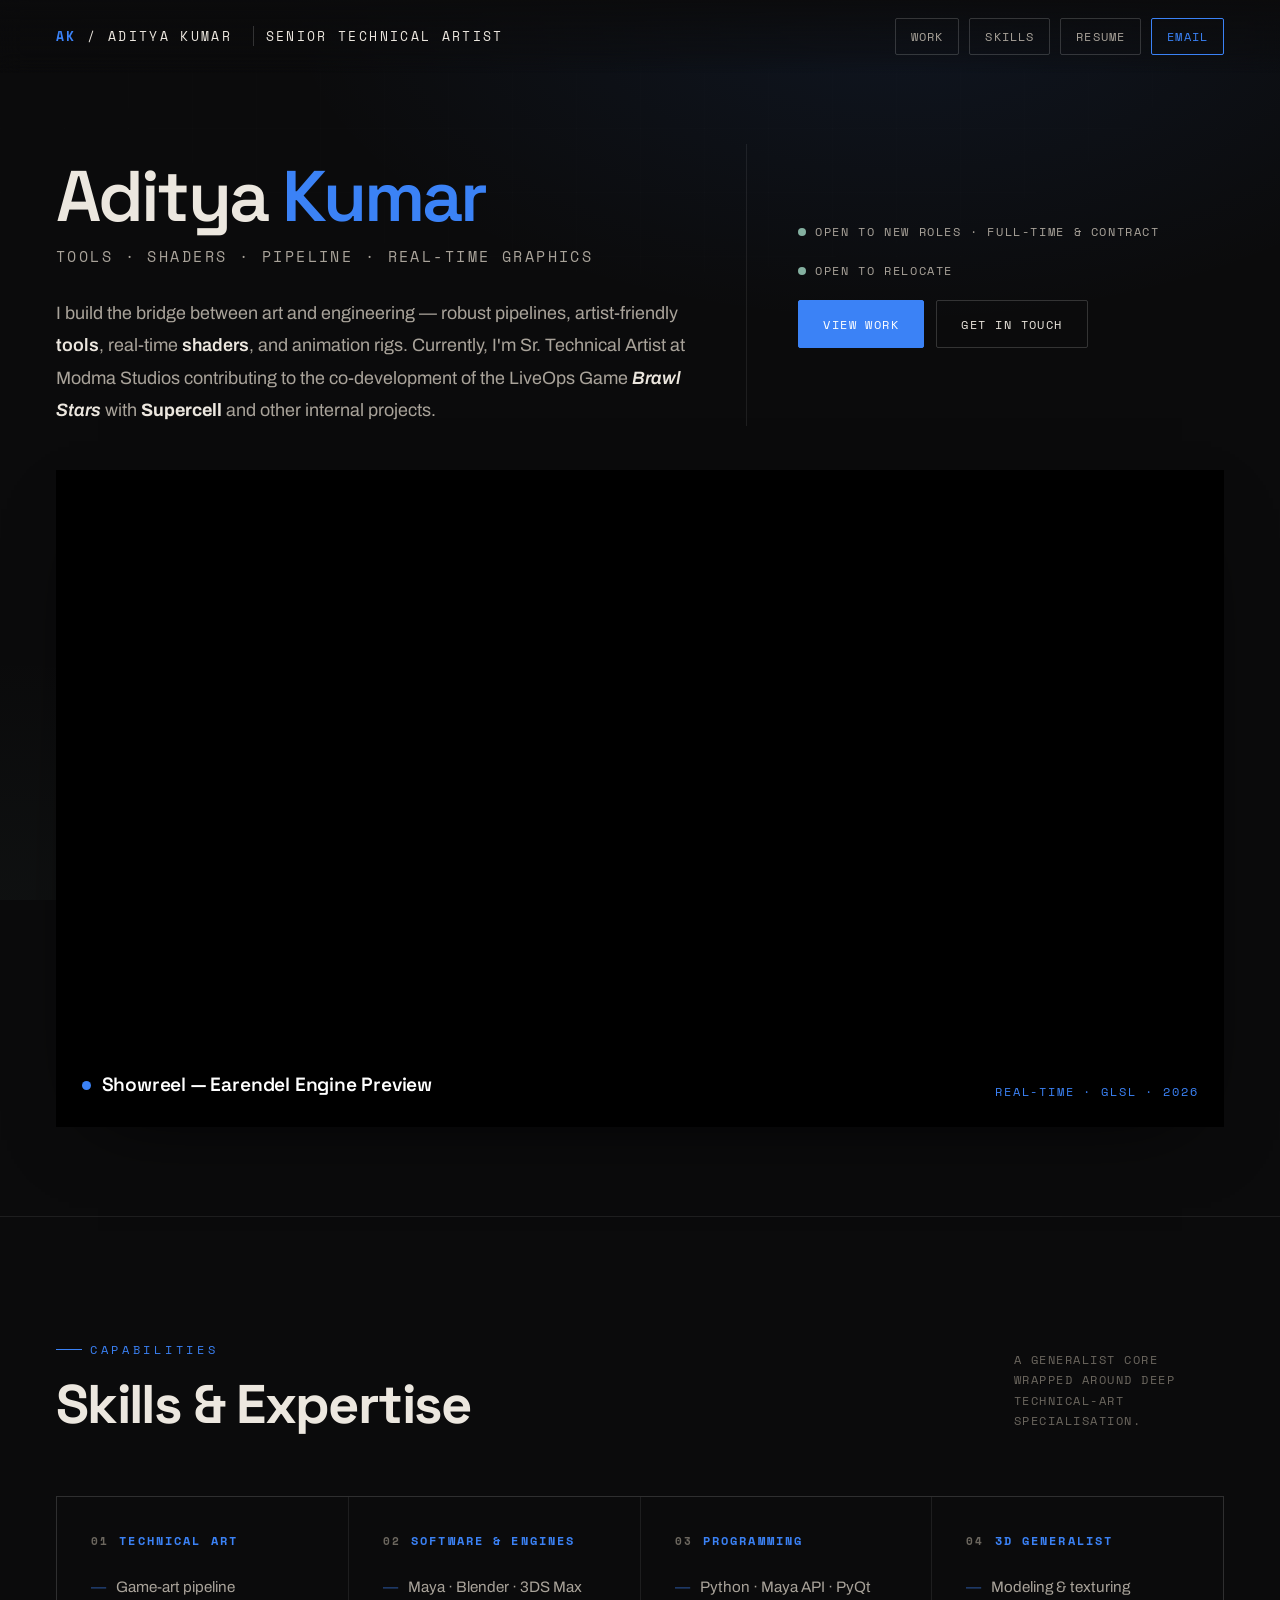
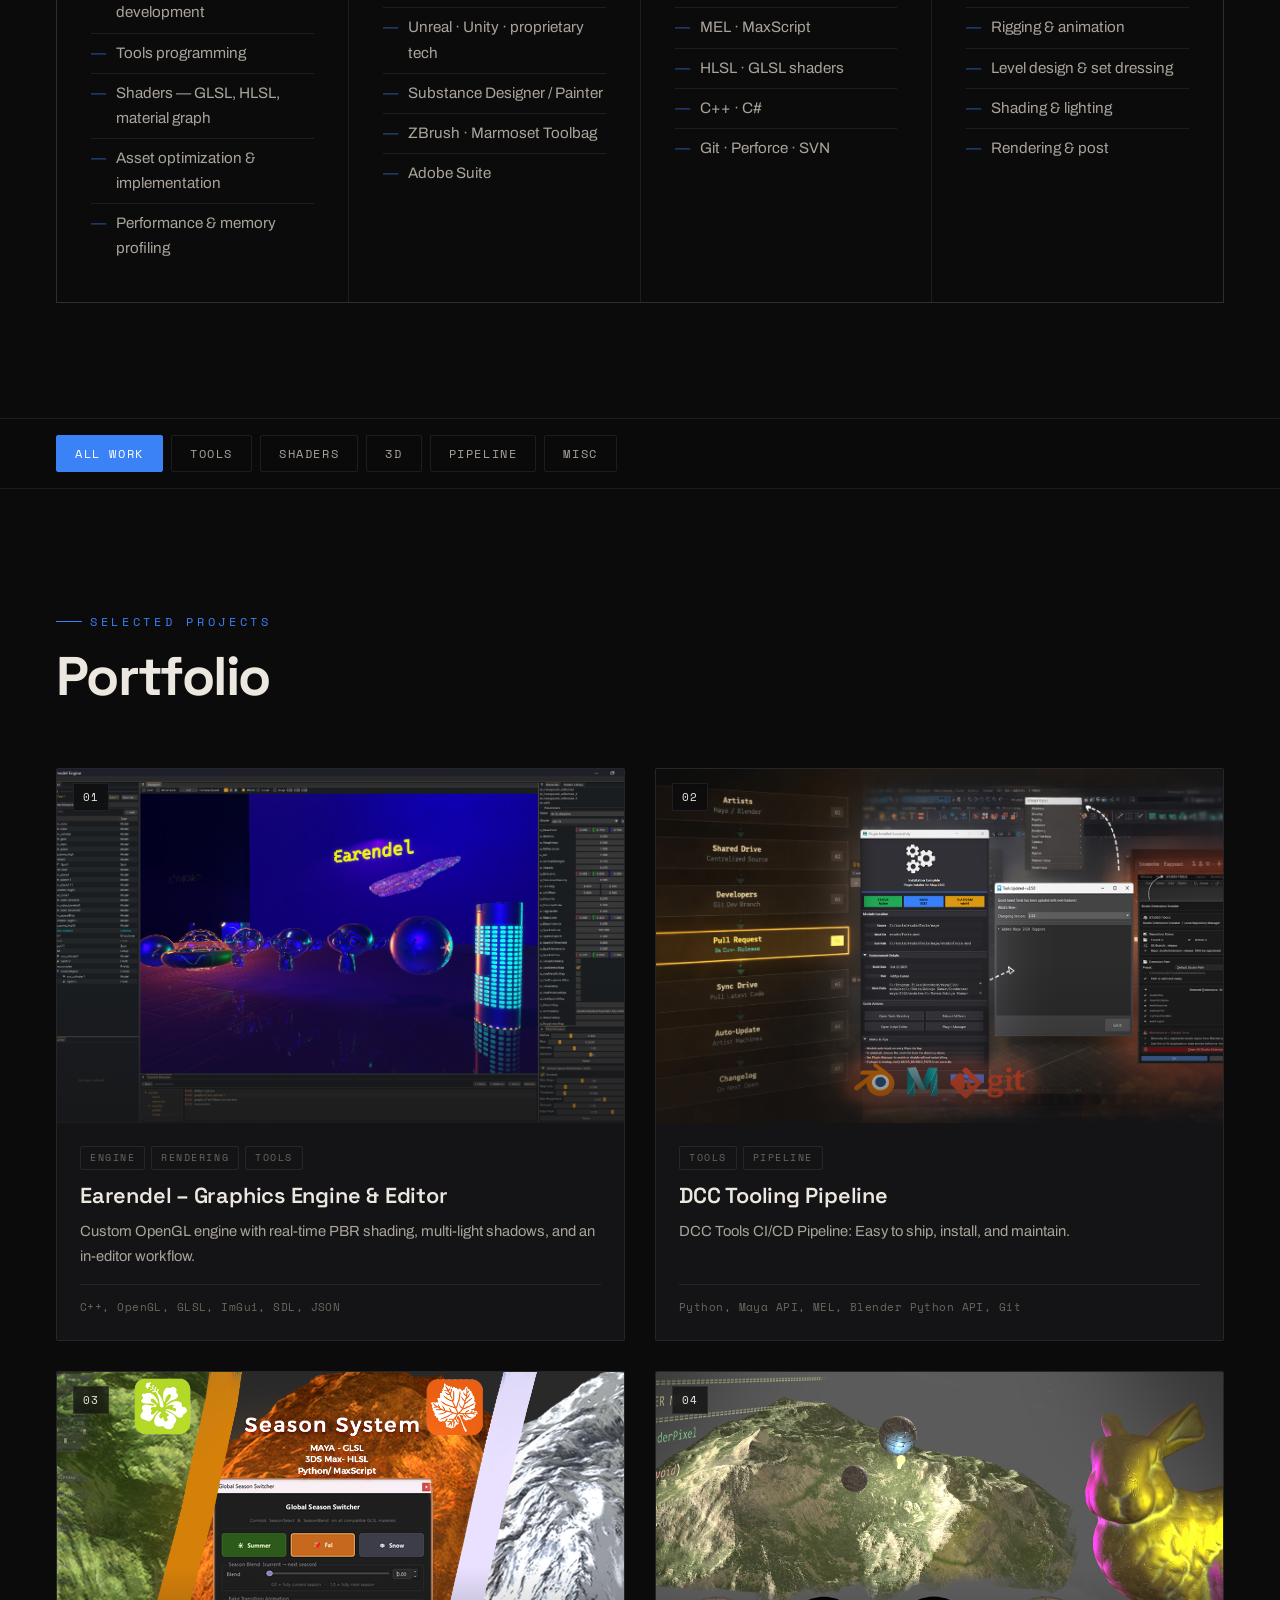
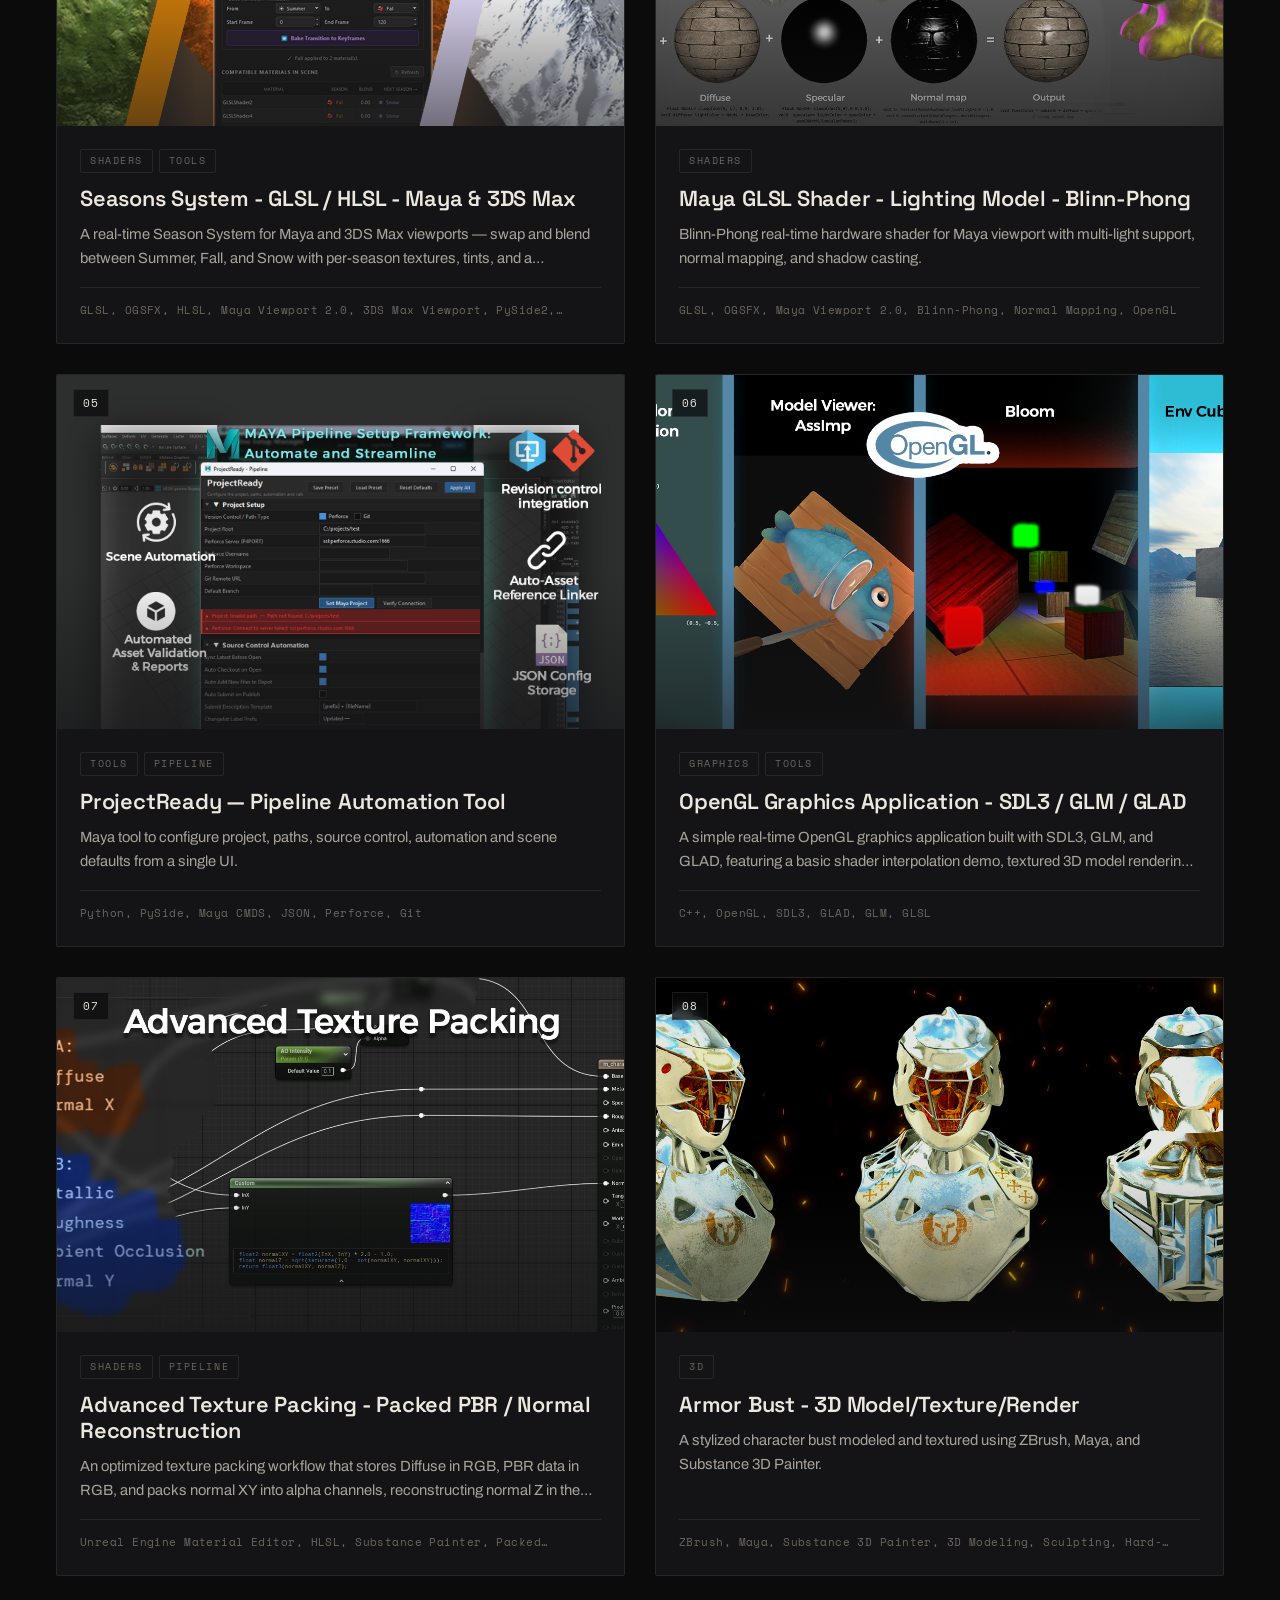
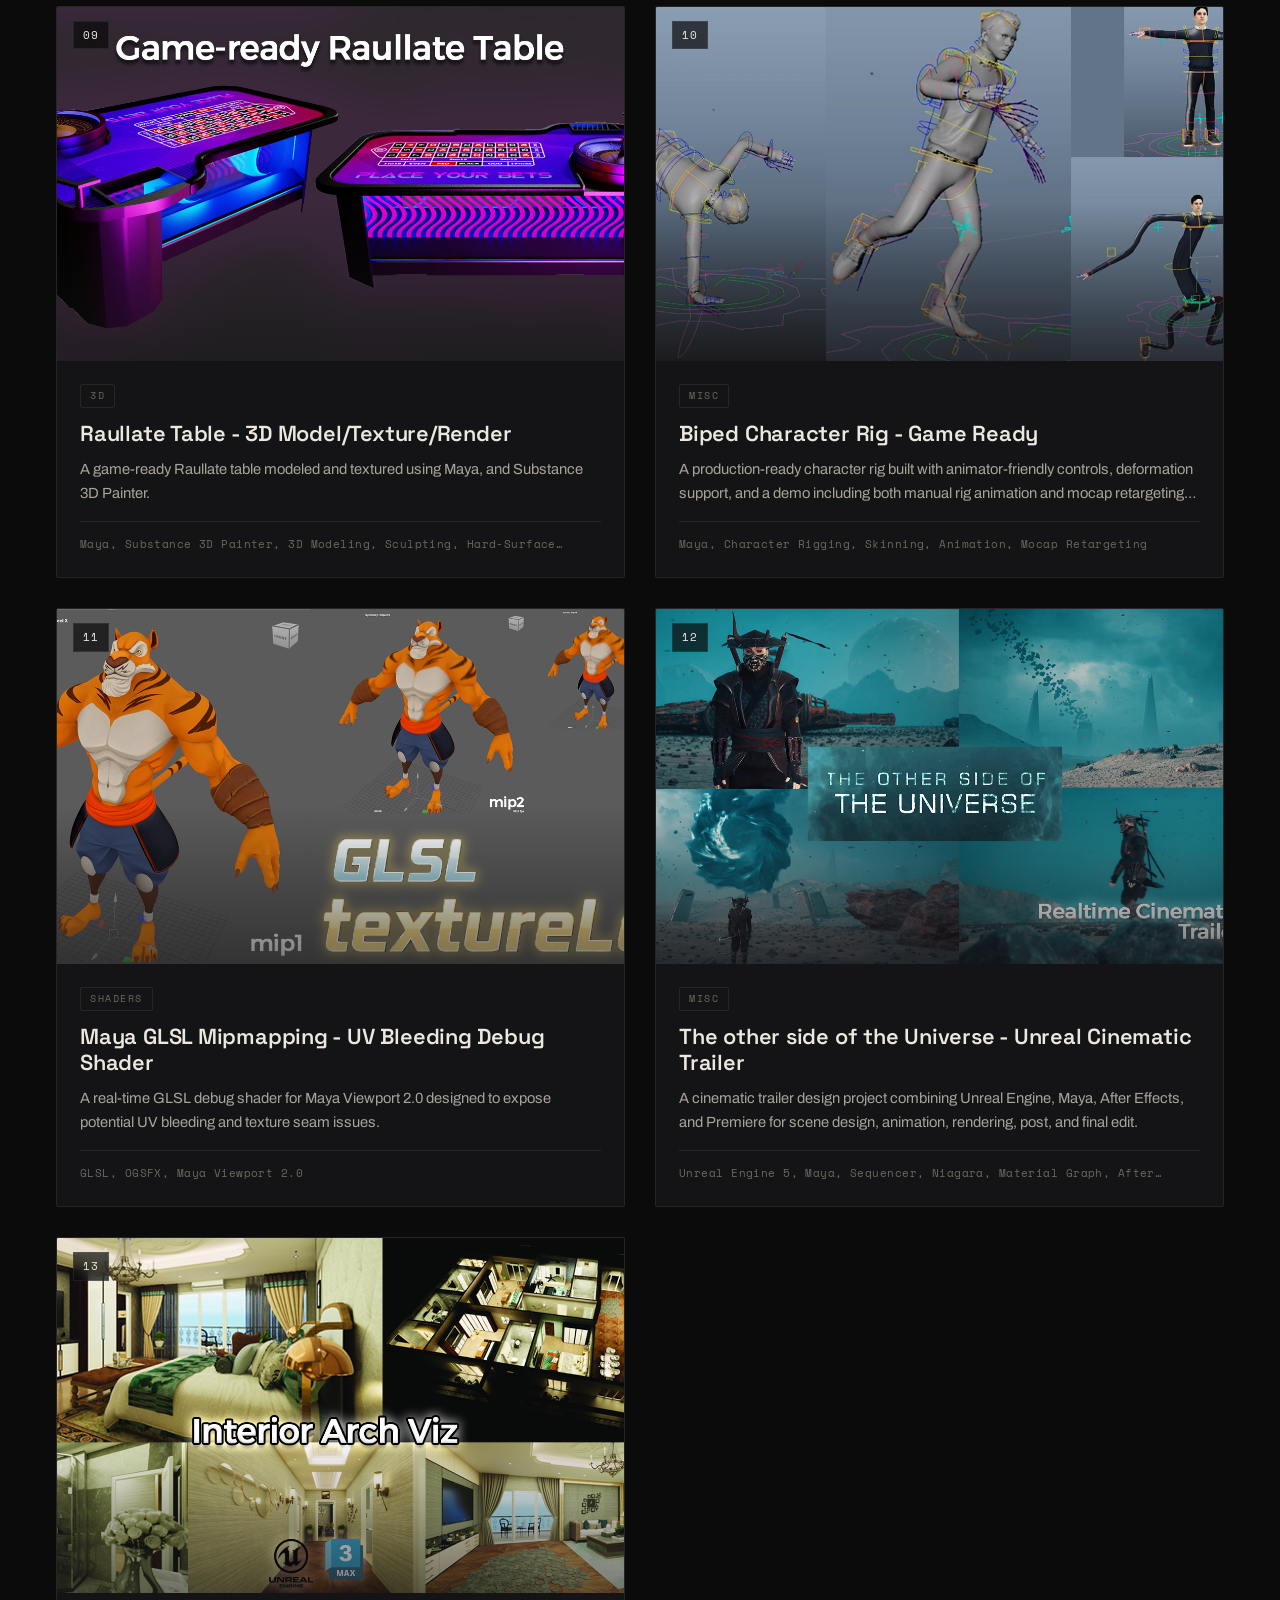
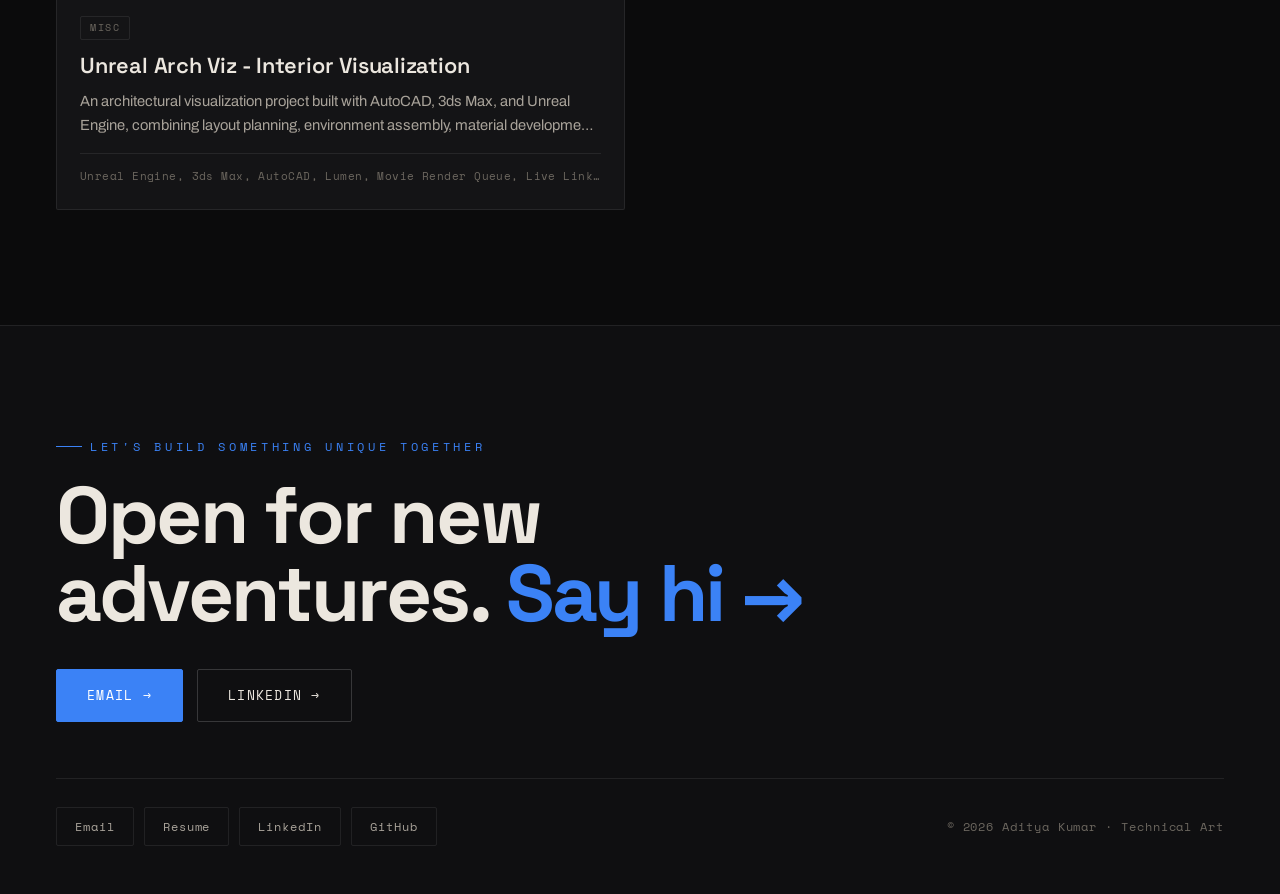
==== commit 0cd41337: "Fix filterbar sticky; Fix topbar for mobile screens" ====
--- a/index.html
+++ b/index.html
@@ -31,6 +31,7 @@
   --radius: 2px;
   --display-tracking: -0.03em;
   --maxw: 1280px;
+  --topbar-h: 74px;
 }
 
 /* faint warm vignette + grid, very subtle */
@@ -54,20 +55,31 @@
 .topbar {
   position: fixed; top: 0; left: 0; right: 0; z-index: 600;
   display: flex; align-items: center; justify-content: space-between;
+  gap: 12px 18px; flex-wrap: wrap;
   padding: 18px clamp(20px, 5vw, 56px);
   backdrop-filter: blur(12px);
-  background: linear-gradient(180deg, rgba(11,11,12,0.85), transparent);
+  background: linear-gradient(180deg, rgba(11,11,12,0.92), rgba(11,11,12,0.4) 70%, transparent);
 }
 .brand { font-family: var(--font-mono); font-size: 0.82rem; letter-spacing: 0.18em; text-transform: uppercase; color: var(--text); }
 .brand b { color: var(--accent); }
 .brand-role { color: var(--text); border-left: 1px solid var(--border-strong); margin-left: 10px; padding-left: 12px; }
-@media (max-width: 600px) { .brand-role { display: none; } }
-.topbar nav { display: flex; gap: 10px; }
+.topbar nav { display: flex; gap: 10px; flex-wrap: wrap; }
 .topbar nav a { font-family: var(--font-mono); font-size: 0.72rem; letter-spacing: 0.1em; text-transform: uppercase; color: var(--text-dim); text-decoration: none; border: 1px solid var(--border-strong); padding: 8px 15px; border-radius: var(--radius); transition: all 0.25s var(--ease); }
 .topbar nav a:hover { color: var(--accent-ink); background: var(--accent); border-color: var(--accent); }
 .topbar nav a.nav-cta { color: var(--accent); border-color: var(--accent); }
 .topbar nav a.nav-cta:hover { color: var(--accent-ink); background: var(--accent); }
-@media (max-width: 720px) { .topbar nav { display: none; } }
+/* mobile: keep brand role + nav visible, stacked and wrapping */
+@media (max-width: 720px) {
+  .topbar { padding: 12px clamp(16px, 5vw, 56px); }
+  .brand { font-size: 0.74rem; letter-spacing: 0.12em; width: 100%; }
+  .brand-role { display: inline-block; margin-left: 8px; padding-left: 10px; }
+  .topbar nav { width: 100%; gap: 8px; }
+  .topbar nav a { flex: 1 1 auto; text-align: center; padding: 9px 10px; font-size: 0.7rem; }
+}
+@media (max-width: 400px) {
+  :root { --topbar-h: 126px; }
+  .brand-role { display: block; margin-left: 0; padding-left: 0; margin-top: 5px; border-left: none; color: var(--accent); }
+}
 
 /* ── Hero ────────────────────────────────────────── */
 .hero { padding: clamp(120px, 16vh, 180px) clamp(20px, 5vw, 56px) clamp(50px, 7vw, 90px); }
@@ -153,7 +165,9 @@
 .featured-cap .fc-open:hover { background: var(--accent); color: var(--accent-ink); border-color: var(--accent); }
 .featured-badge { position: absolute; top: 16px; left: 16px; font-family: var(--font-mono); font-size: 0.64rem; letter-spacing: 0.2em; text-transform: uppercase; color: var(--text); background: rgba(0,0,0,0.55); backdrop-filter: blur(6px); padding: 5px 11px; border: 1px solid var(--border); }
 
-@media (max-width: 760px) {
+@media (max-width: 720px) {
+  :root { --topbar-h: 104px; }
+  .hero { padding-top: 150px; }
   .hero-head { gap: 26px; }
   .hero-name { font-size: clamp(2.6rem, 12vw, 4rem); }
   .hero-head-right { border-left: none; padding-left: 0; padding-top: 24px; border-top: 1px solid var(--border); justify-content: flex-start; flex-basis: 100%; max-width: 100%; }
@@ -179,7 +193,7 @@
 .now-line p { font-size: 0.95rem; color: var(--text-dim); line-height: 1.7; max-width: 48ch; }
 .now-line p b { color: var(--text); }
 /* sticky-nav scroll offset so anchored sections clear the bar */
-#skills, #work, .hero { scroll-margin-top: 84px; }
+#skills, #work, .hero { scroll-margin-top: var(--topbar-h, 64px); }
 .footer-cta-actions { display: flex; flex-wrap: wrap; gap: 14px; margin-top: 36px; }
 .footer-btn { font-family: var(--font-mono); font-size: 0.8rem; letter-spacing: 0.1em; text-transform: uppercase; text-decoration: none; padding: 15px 30px; border: 1px solid var(--border-strong); color: var(--text); transition: all 0.3s var(--ease); border-radius: var(--radius); }
 .footer-btn:hover { border-color: var(--accent); color: var(--accent); }
--- a/app.css
+++ b/app.css
@@ -117,7 +117,7 @@
 /* ── Filter nav ─────────────────────────────────────────────── */
 .filterbar {
     position: sticky;
-    top: 0;
+    top: var(--topbar-h, 64px);
     z-index: 400;
     background: color-mix(in srgb, var(--bg) 88%, transparent);
     backdrop-filter: blur(16px);
